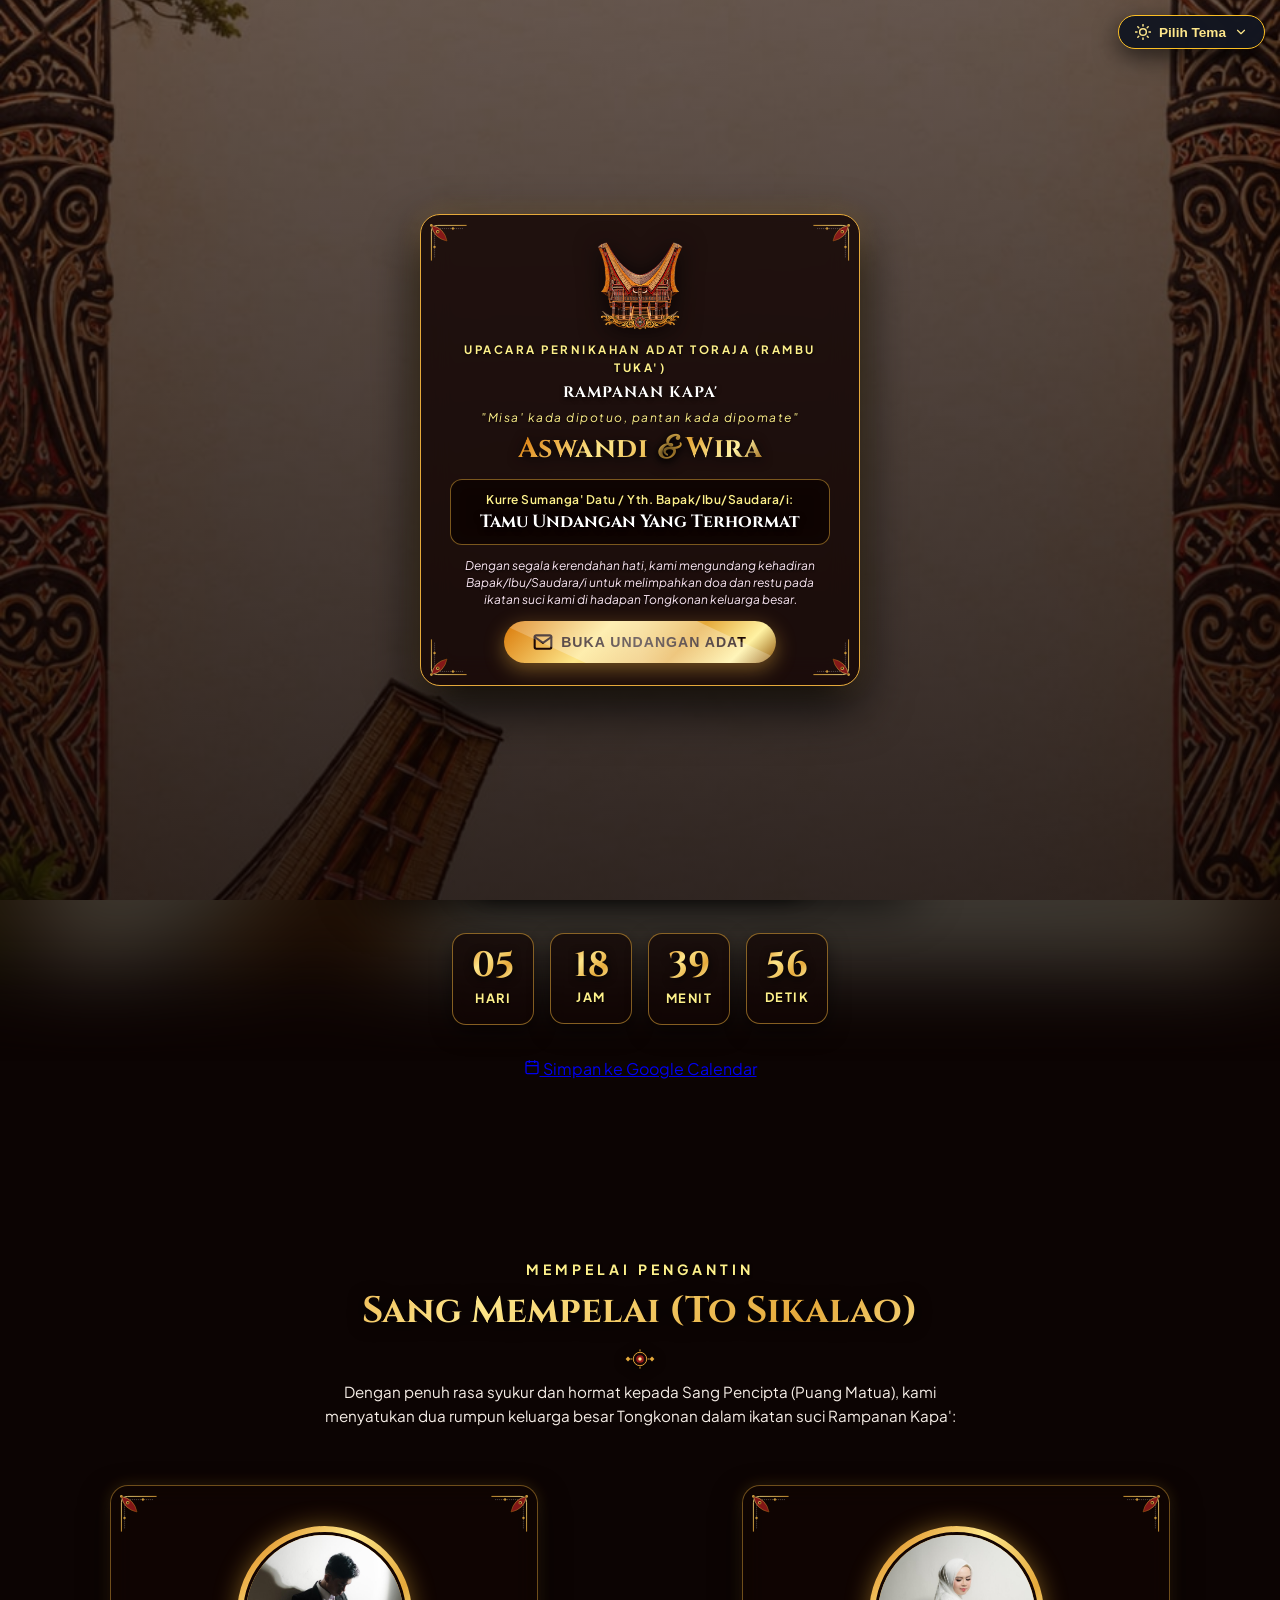
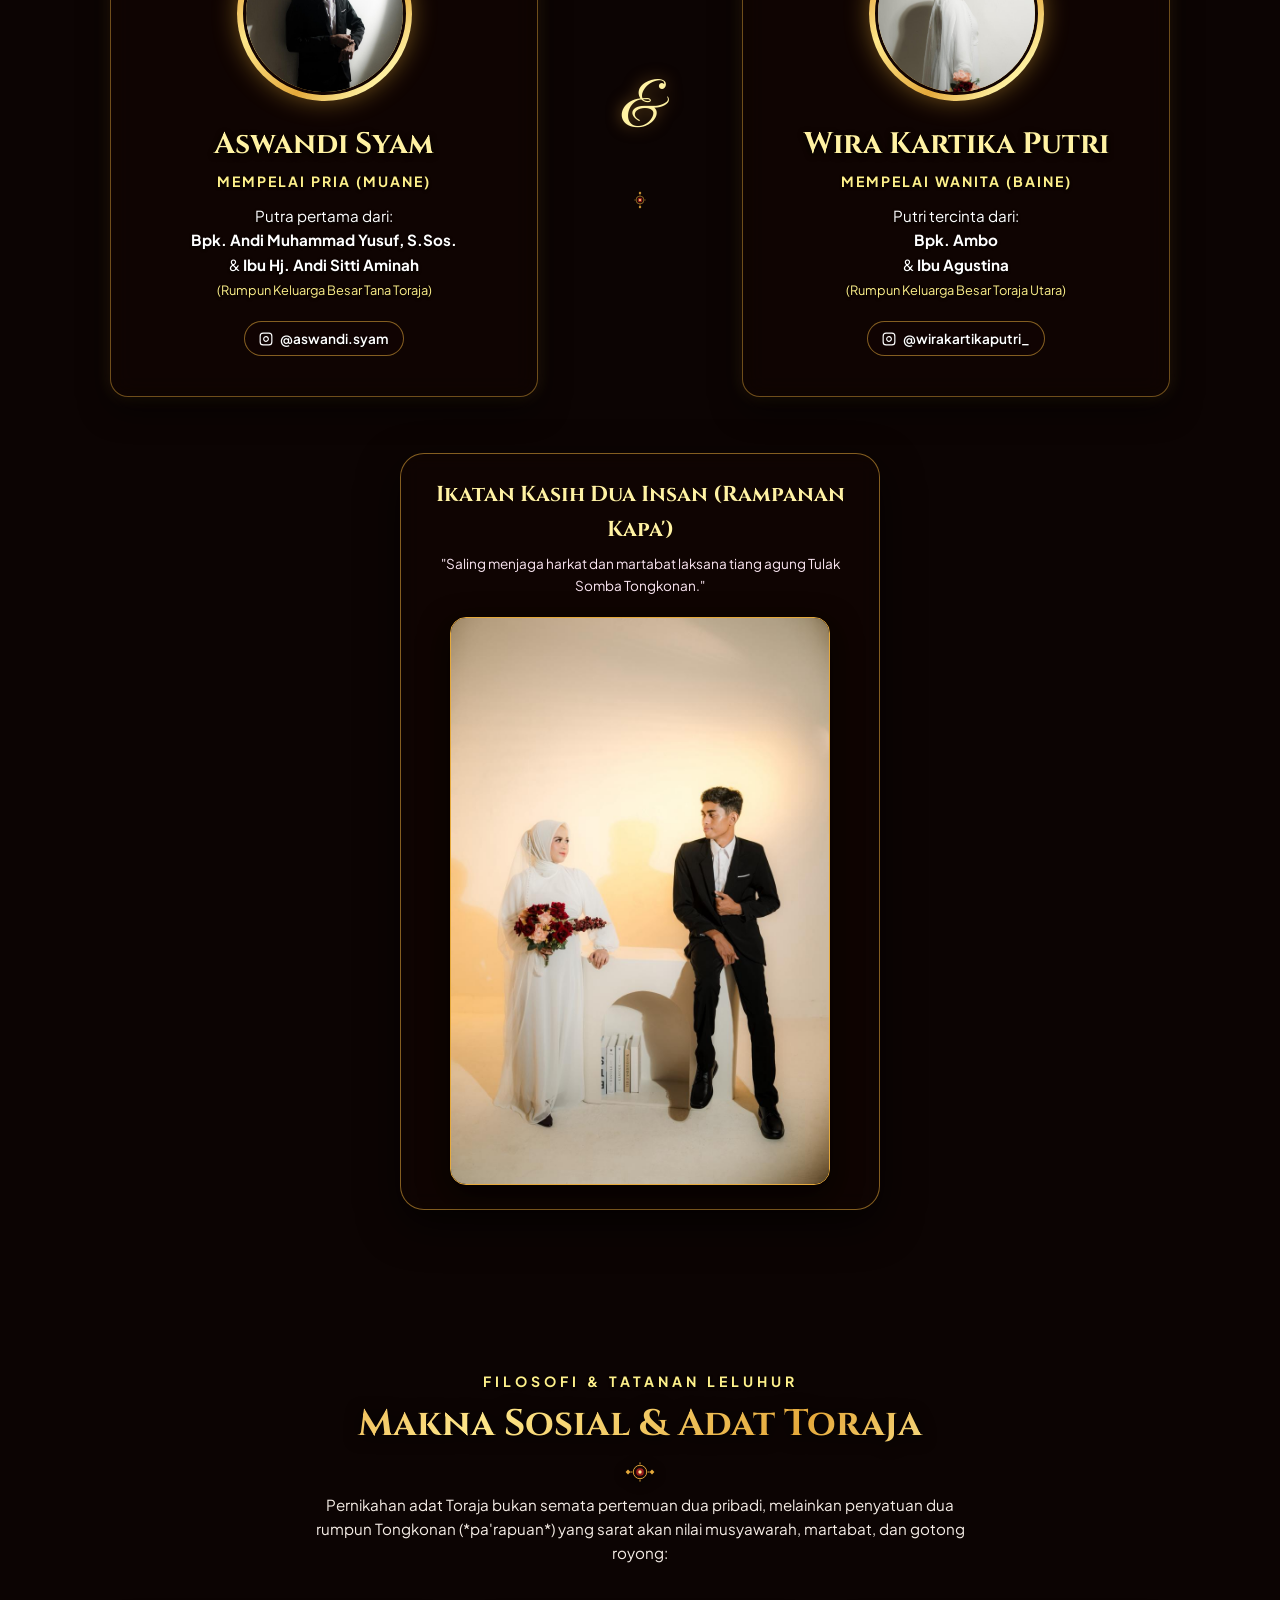
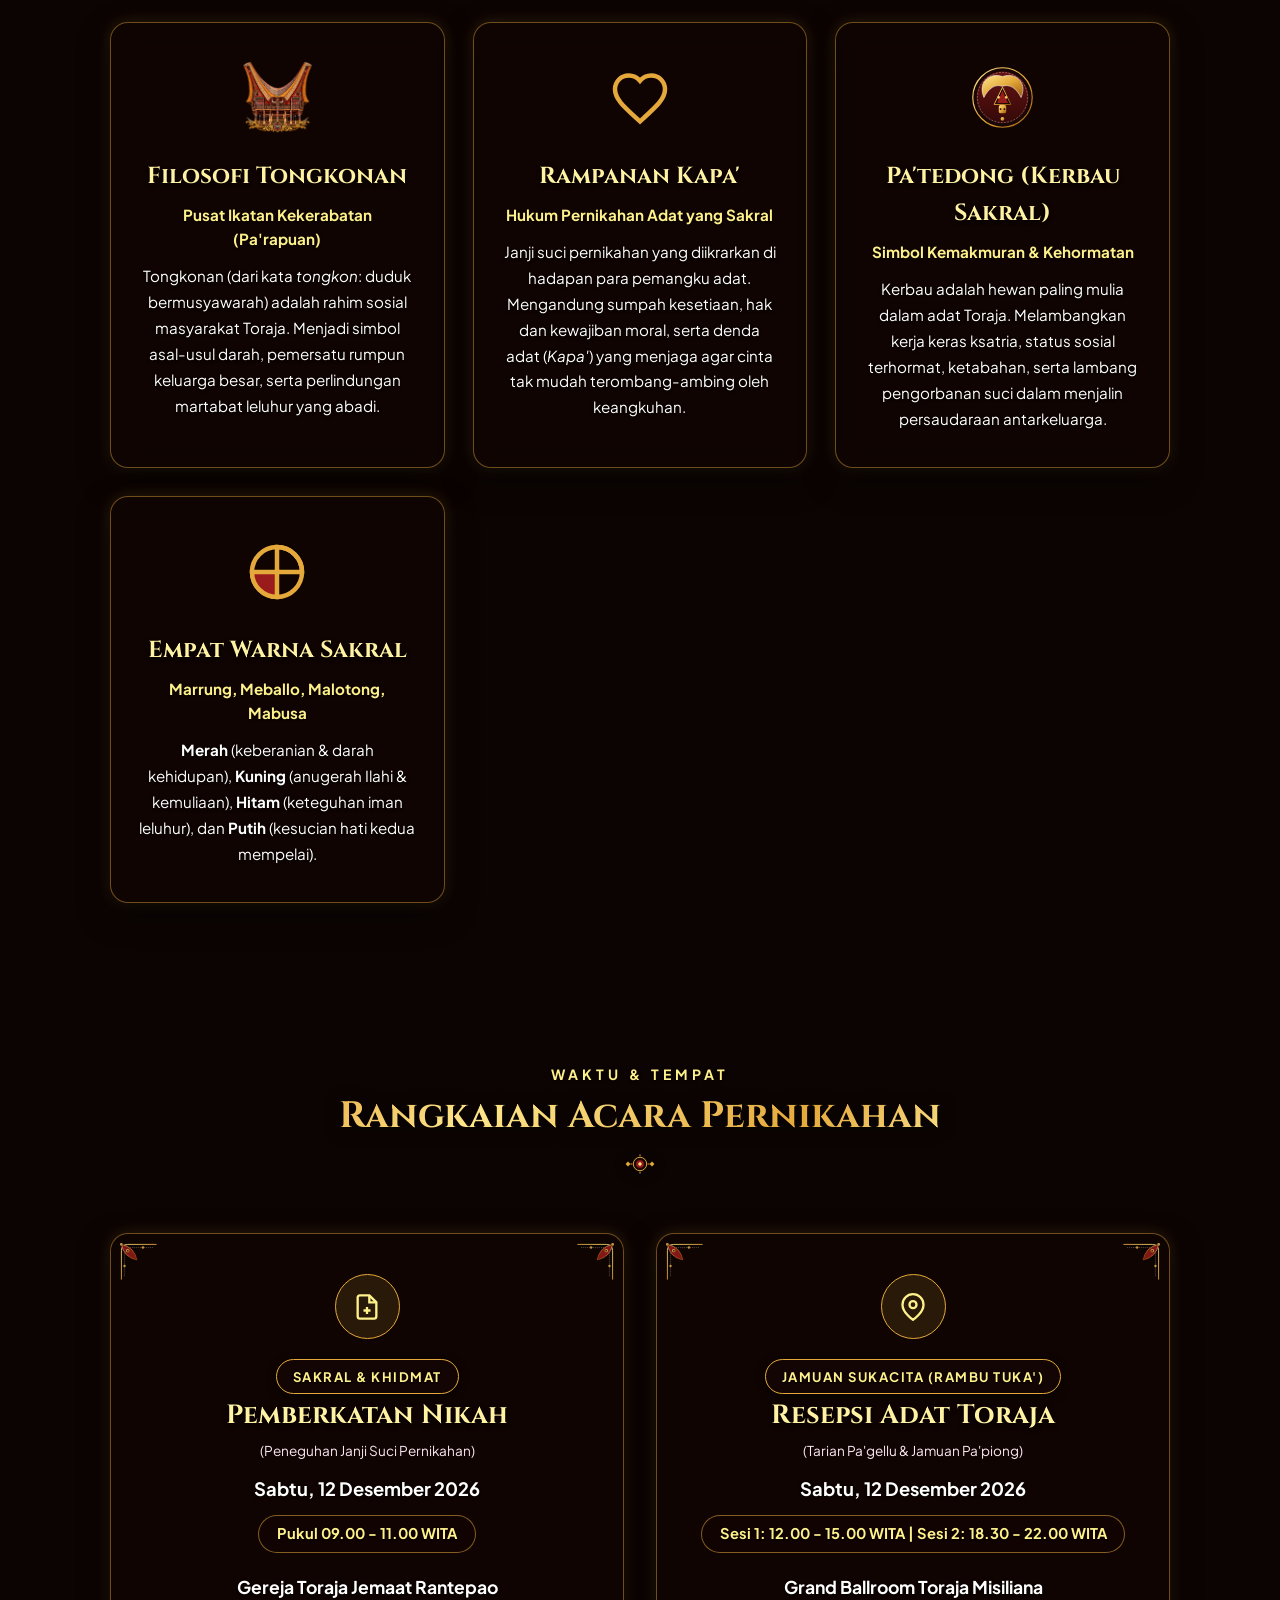
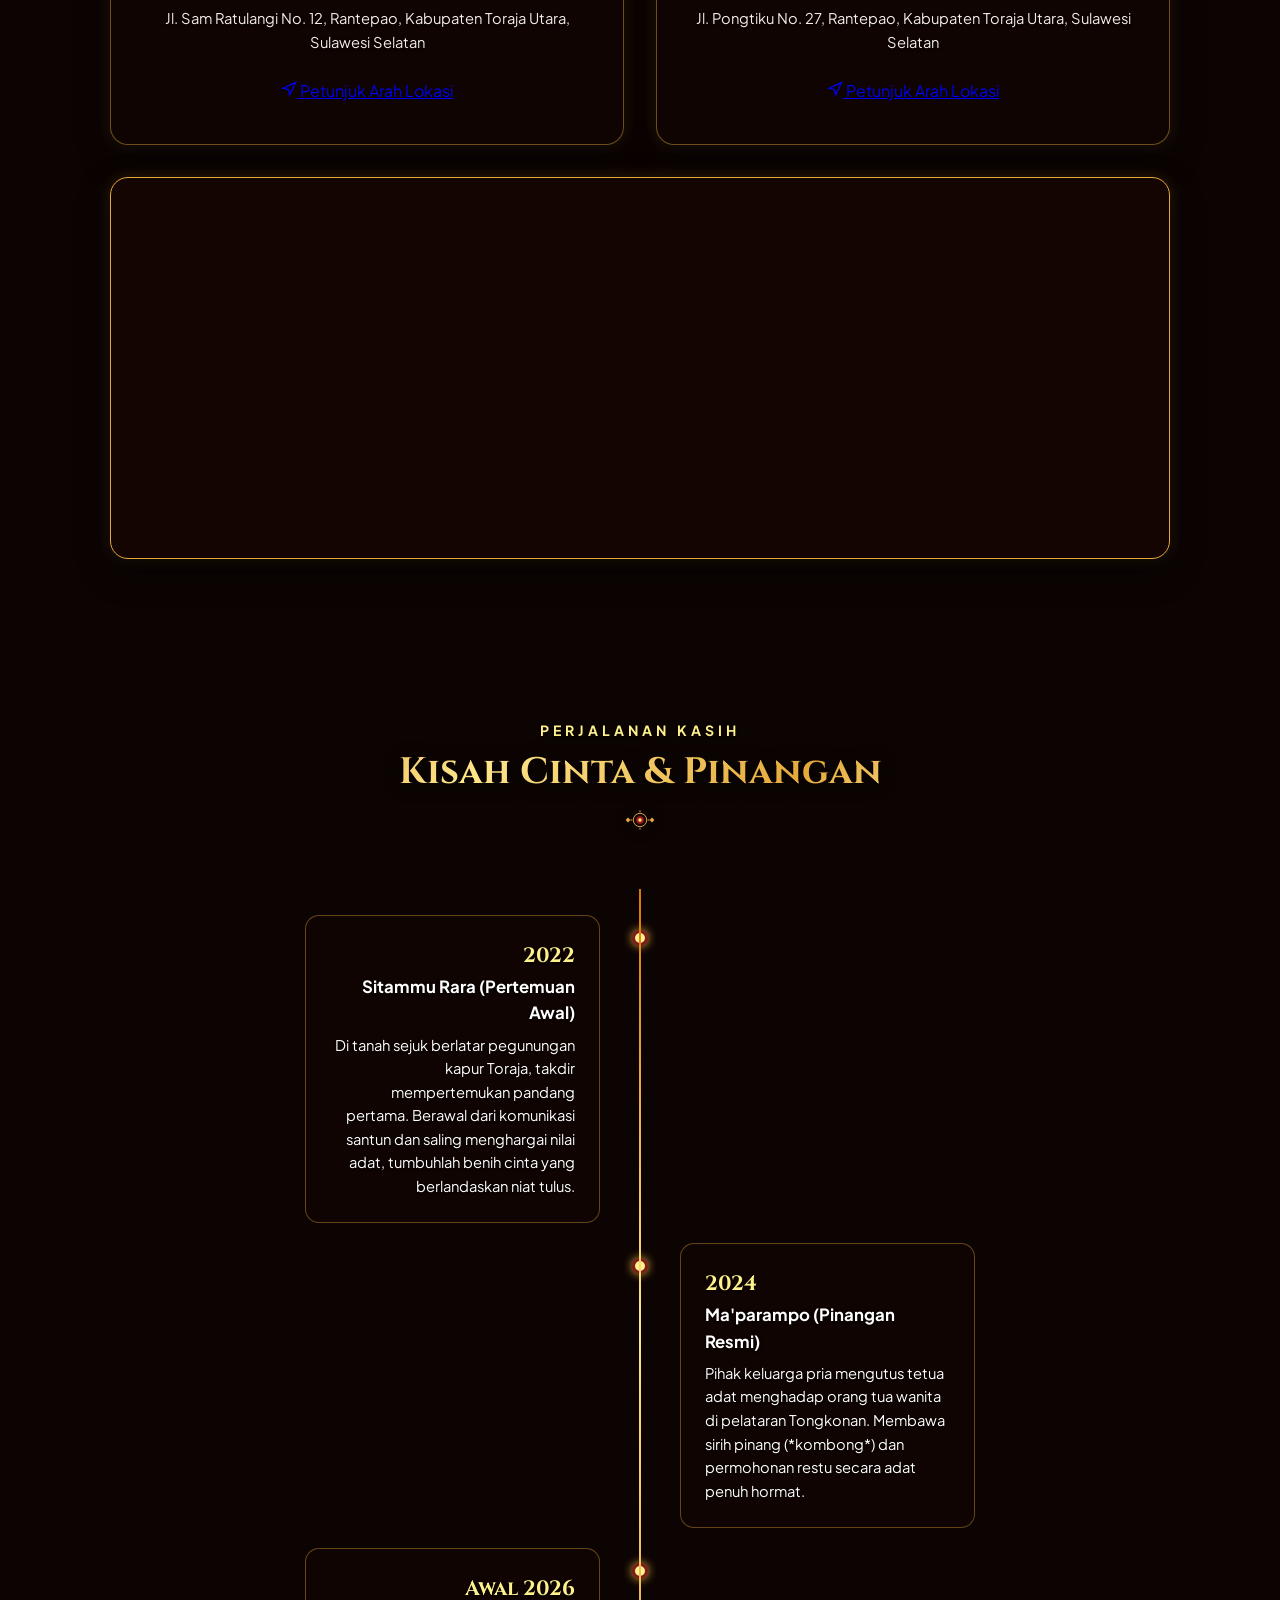
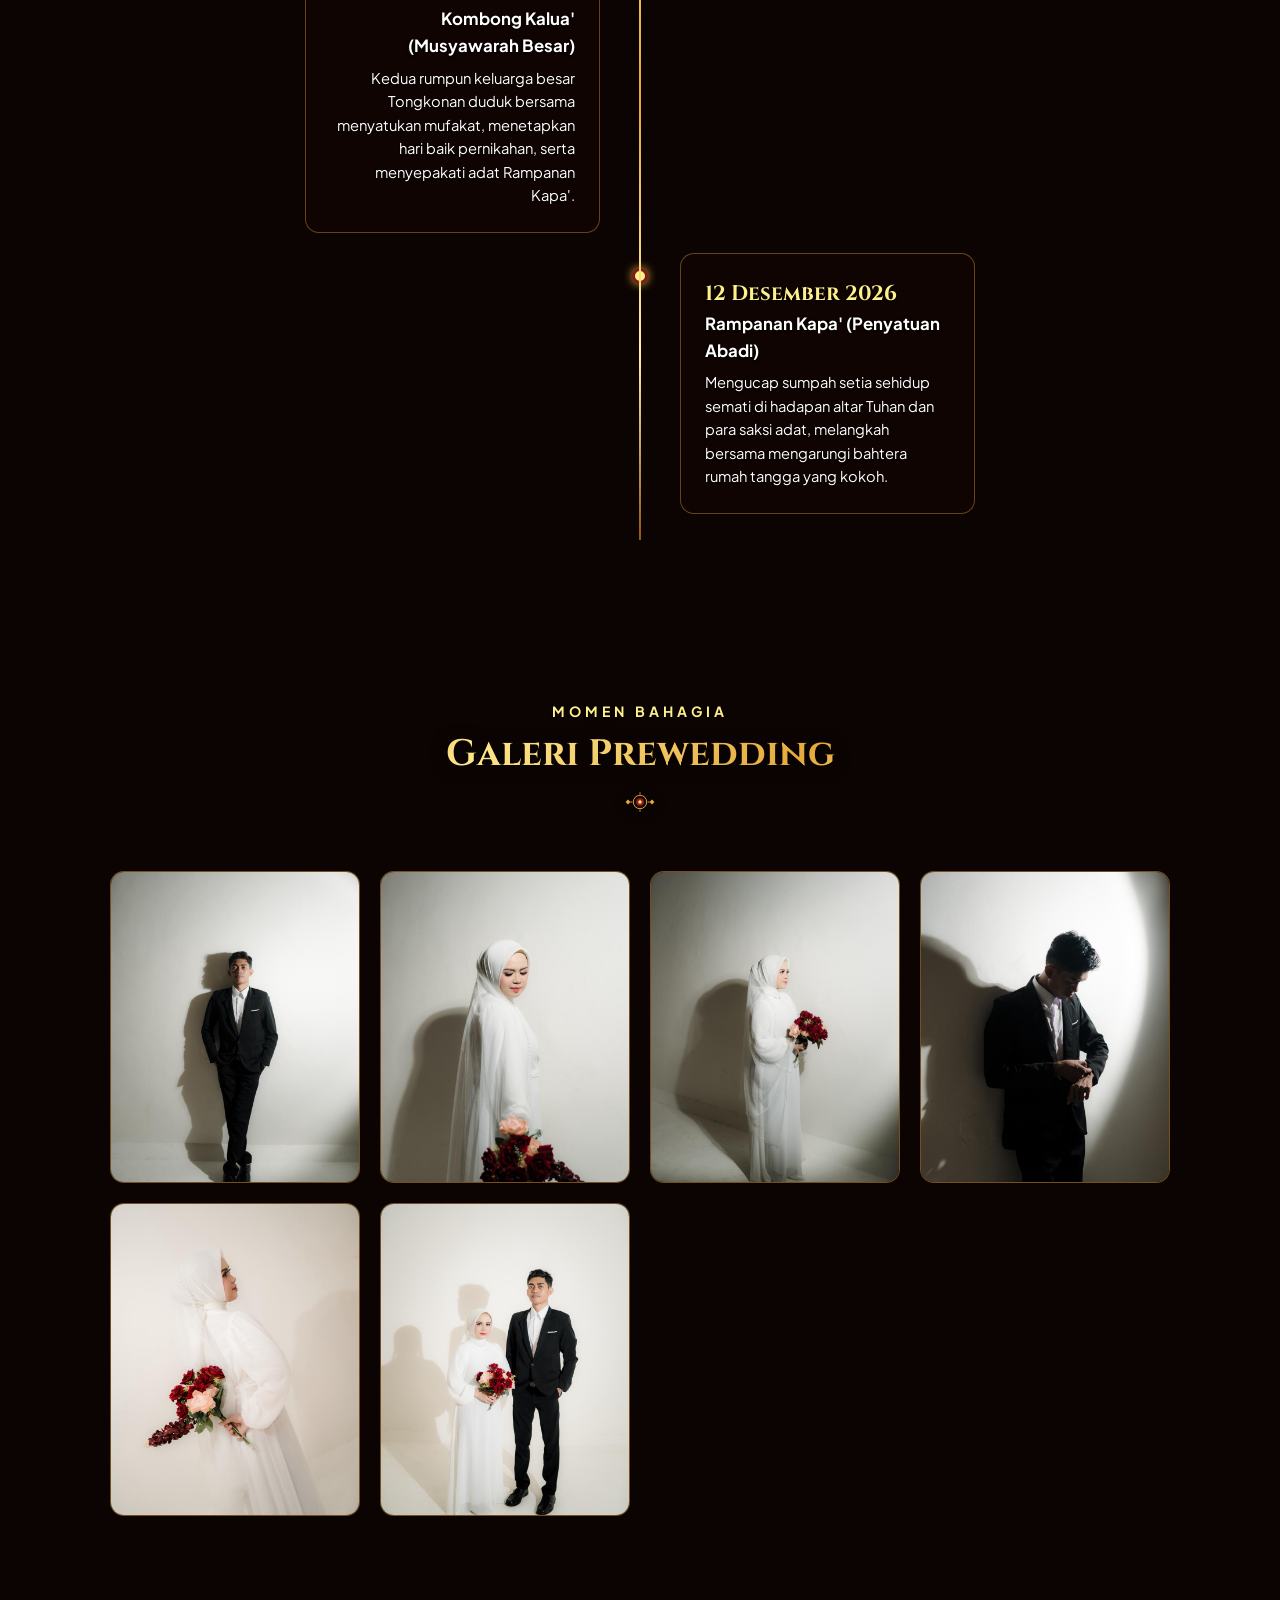
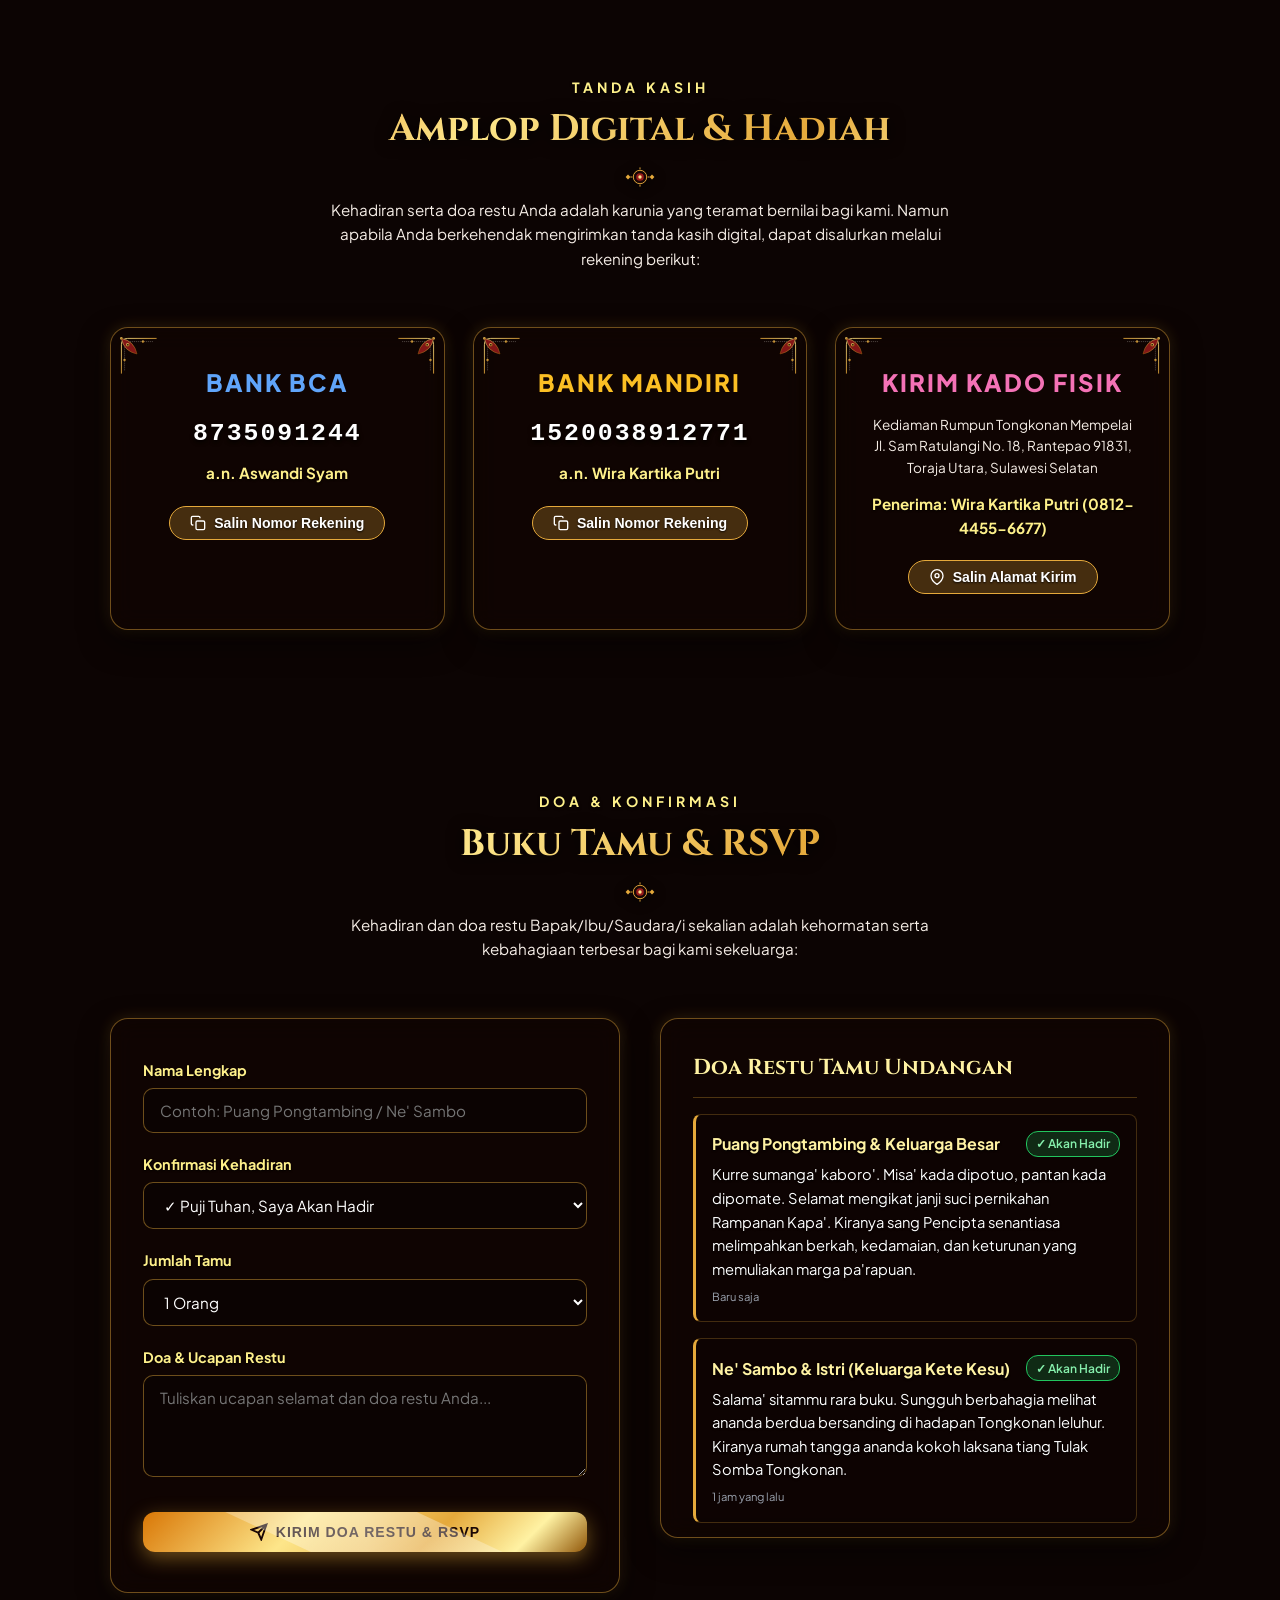
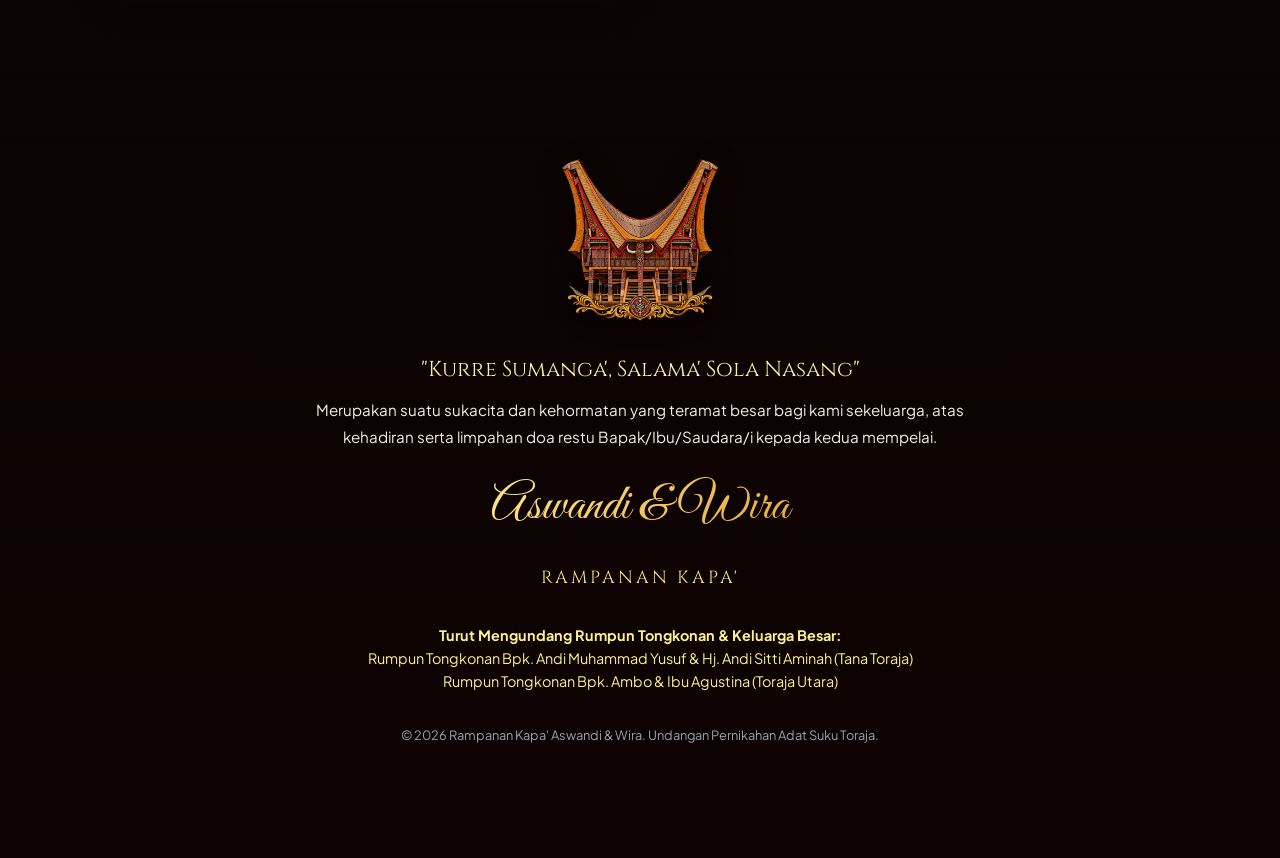
==== index.html @ a27141e2 "feat: initial commit wedding invitation with Modern Jakarta theme" ====
<!DOCTYPE html>
<html lang="id">
<head>
  <meta charset="UTF-8">
  <meta name="viewport" content="width=device-width, initial-scale=1.0">
  <title>Rampanan Kapa' - Aswandi & Wira | Undangan Pernikahan Adat Toraja</title>
  <meta name="description" content="Undangan Pernikahan Adat Toraja (Rampanan Kapa') Aswandi Syam & Wira Kartika Putri. Nuansa Rumah Adat Tongkonan dan Makna Sosial Adat Suku Toraja.">
  <meta name="theme-color" content="#35110a">

  <!-- Google Fonts: Cinzel, Playfair Display, Great Vibes, Plus Jakarta Sans -->
  <link rel="preconnect" href="https://fonts.googleapis.com">
  <link rel="preconnect" href="https://fonts.gstatic.com" crossorigin>
  <link href="https://fonts.googleapis.com/css2?family=Cinzel:wght@500;600;700;800;900&family=Great+Vibes&family=Playfair+Display:ital,wght@0,600;0,700;1,400;1,600&family=Plus+Jakarta+Sans:wght@300;400;500;600;700&display=swap" rel="stylesheet">

  <!-- Toraja Custom Stylesheet -->
  <link rel="stylesheet" href="css/toraja.css">
  <link rel="stylesheet" href="css/switcher.css">
  <script src="js/switcher.js" defer></script>
</head>
<body class="lock-scroll">

  <!-- ==========================================================================
       THEME SWITCHER FLOATING BUTTON & DROPDOWN (5 PILIHAN TEMA)
       ========================================================================== -->
  <div class="theme-switch-bar">
    <button id="btnThemeSwitcher" class="btn-theme-switcher" aria-label="Ganti Tema Undangan">
      <svg xmlns="http://www.w3.org/2000/svg" width="16" height="16" viewBox="0 0 24 24" fill="none" stroke="currentColor" stroke-width="2.2" stroke-linecap="round" stroke-linejoin="round"><circle cx="12" cy="12" r="5"></circle><path d="M12 1v2M12 21v2M4.22 4.22l1.42 1.42M18.36 18.36l1.42 1.42M1 12h2M21 12h2M4.22 19.78l1.42-1.42M18.36 5.64l1.42-1.42"></path></svg>
      Pilih Tema
      <svg xmlns="http://www.w3.org/2000/svg" width="14" height="14" viewBox="0 0 24 24" fill="none" stroke="currentColor" stroke-width="2" stroke-linecap="round" stroke-linejoin="round"><polyline points="6 9 12 15 18 9"></polyline></svg>
    </button>

    <div id="themeDropdown" class="theme-dropdown">
      <a href="jakarta.html" class="theme-option">
        <span>✨</span>
        <span>Modern Jakarta Editorial</span>
        <span class="theme-badge" style="background:#DFC298;color:#121110;">Baru</span>
      </a>
      <a href="bulukumba.html" class="theme-option">
        <span>⛵</span>
        <span>Adat Bugis Bulukumba</span>
        <span class="theme-badge" style="background:#0ea5e9;color:#fff;">Baru</span>
      </a>

      <a href="jawa.html" class="theme-option">
        <span>🏛️</span>
        <span>Adat Jawa Klasik Modern</span>
        <span class="theme-badge" style="background:#8b5a2b;color:#fff;">Baru</span>
      </a>

      <a href="studio.html" class="theme-option">
        <span>📸</span>
        <span>Studio Adat Bugis</span>
        <span class="theme-badge" style="background:#fbbf24;color:#000;">Baru</span>
      </a>
      <a href="bugis.html" class="theme-option">
        <span>👑</span>
        <span>Adat Bugis Klasik</span>
      </a>
      <a href="toraja.html" class="theme-option active">
        <span>🏛️</span>
        <span>Adat Toraja Tongkonan</span>
        <span class="theme-badge" style="background:#b91c1c;color:#fff;">Aktif</span>
      </a>
      <a href="kajang.html" class="theme-option">
        <span>🖤</span>
        <span>Adat Ammatoa Kajang</span>
      </a>
      <a href="bira.html" class="theme-option">
        <span>⛵</span>
        <span>Pantai Pasir Putih Bira</span>
      </a>
      <a href="islamic.html" class="theme-option">
        <span>🕌</span>
        <span>Islamic Modern</span>
      </a>
      <a href="donggia.html" class="theme-option">
        <span>⛰️</span>
        <span>Pegunungan Donggia Bugis</span>
        <span class="theme-badge" style="background:#2d6a4f;color:#fff;">Baru</span>
      </a>
    </div>
  </div>

  <!-- Audio Backsound Element (Lagu / Suling Toraja) -->
  <audio id="weddingAudio" loop preload="auto" src="assets/lagu.aac">
    <source src="assets/lagu.aac" type="audio/aac">
  </audio>

  <!-- Background Ambient Layar Lebar (Auto-Responsive Desktop) -->
  <div class="bg-tongkonan-ambient"></div>

  <!-- Background Utama Auto-Responsive Toraja (Mobile & Desktop) -->
  <div class="bg-tongkonan-backdrop"></div>

  <!-- Pola Tekstur Ukiran Kayu Toraja Pa'ssura' -->
  <div class="bg-passura-overlay"></div>

  <!-- ==========================================================================
       COVER PEMBUKA UNDANGAN TORAJA (AMPELOP SAKRAL RAMBU TUKA')
       ========================================================================== -->
  <div id="openingCover">
    <div class="cover-card">
      <!-- Ornamen Sudut Ukiran Khas Toraja -->
      <img src="assets/toraja/corner-toraja.svg" alt="Ornamen Toraja" class="corner-ornament corner-tl">
      <img src="assets/toraja/corner-toraja.svg" alt="Ornamen Toraja" class="corner-ornament corner-tr">
      <img src="assets/toraja/corner-toraja.svg" alt="Ornamen Toraja" class="corner-ornament corner-bl">
      <img src="assets/toraja/corner-toraja.svg" alt="Ornamen Toraja" class="corner-ornament corner-br">

      <!-- Logo Rumah Adat Pilihan di Desktop -->
      <img src="assets/toraja/logo-rumah-adat.png" alt="Rumah Adat Tongkonan Toraja" class="cover-tongkonan">

      <p class="cover-subheading">Upacara Pernikahan Adat Toraja (Rambu Tuka')</p>
      <div class="cover-salutation">RAMPANAN KAPA'</div>
      <p class="cover-quote">
        "Misa' kada dipotuo, pantan kada dipomate"
      </p>
      
      <h1 class="cover-title">Aswandi <span class="cover-ampersand">&amp;</span> Wira</h1>
      
      <div class="guest-card">
        <p class="guest-label">Kurre Sumanga' Datu / Yth. Bapak/Ibu/Saudara/i:</p>
        <p class="guest-name dynamic-guest-name">Tamu Undangan Yang Terhormat</p>
      </div>

      <p class="cover-invitation-text">
        Dengan segala kerendahan hati, kami mengundang kehadiran Bapak/Ibu/Saudara/i untuk melimpahkan doa dan restu pada ikatan suci kami di hadapan Tongkonan keluarga besar.
      </p>

      <button id="btnOpenInvitation" class="btn-open-invitation">
        <svg xmlns="http://www.w3.org/2000/svg" width="20" height="20" viewBox="0 0 24 24" fill="none" stroke="currentColor" stroke-width="2.5" stroke-linecap="round" stroke-linejoin="round"><path d="M4 4h16c1.1 0 2 .9 2 2v12c0 1.1-.9 2-2 2H4c-1.1 0-2-.9-2-2V6c0-1.1.9-2 2-2z"></path><polyline points="22,6 12,13 2,6"></polyline></svg>
        Buka Undangan Adat
      </button>
    </div>
  </div>

  <!-- ==========================================================================
       FLOATING AUDIO BUTTON & BOTTOM NAVIGATION
       ========================================================================== -->
  <button id="musicToggleBtn" class="music-toggle-btn" aria-label="Putar Musik">
    <div class="sound-waves">
      <div class="wave-bar"></div>
      <div class="wave-bar"></div>
      <div class="wave-bar"></div>
    </div>
    <!-- Ikon Piringan Gendang / Gong Toraja -->
    <svg class="disc-icon" xmlns="http://www.w3.org/2000/svg" width="26" height="26" viewBox="0 0 24 24" fill="none" stroke="currentColor" stroke-width="2" stroke-linecap="round" stroke-linejoin="round"><circle cx="12" cy="12" r="10"></circle><circle cx="12" cy="12" r="3"></circle></svg>
  </button>

  <nav class="bottom-nav">
    <a href="#hero" class="nav-link active">
      <svg xmlns="http://www.w3.org/2000/svg" viewBox="0 0 24 24" fill="none" stroke-width="2"><path d="m3 9 9-7 9 7v11a2 2 0 0 1-2 2H5a2 2 0 0 1-2-2z"></path></svg>
      <span>Awal</span>
    </a>
    <a href="#couple" class="nav-link">
      <svg xmlns="http://www.w3.org/2000/svg" viewBox="0 0 24 24" fill="none" stroke-width="2"><path d="M20.84 4.61a5.5 5.5 0 0 0-7.78 0L12 5.67l-1.06-1.06a5.5 5.5 0 0 0-7.78 7.78l1.06 1.06L12 21.23l7.78-7.78 1.06-1.06a5.5 5.5 0 0 0 0-7.78z"></path></svg>
      <span>Mempelai</span>
    </a>
    <a href="#adat" class="nav-link">
      <svg xmlns="http://www.w3.org/2000/svg" viewBox="0 0 24 24" fill="none" stroke-width="2"><polygon points="12 2 15.09 8.26 22 9.27 17 14.14 18.18 21.02 12 17.77 5.82 21.02 7 14.14 2 9.27 8.91 8.26 12 2"></polygon></svg>
      <span>Adat</span>
    </a>
    <a href="#acara" class="nav-link">
      <svg xmlns="http://www.w3.org/2000/svg" viewBox="0 0 24 24" fill="none" stroke-width="2"><rect x="3" y="4" width="18" height="18" rx="2" ry="2"></rect><line x1="16" y1="2" x2="16" y2="6"></line><line x1="8" y1="2" x2="8" y2="6"></line><line x1="3" y1="10" x2="21" y2="10"></line></svg>
      <span>Acara</span>
    </a>
    <a href="#galeri" class="nav-link">
      <svg xmlns="http://www.w3.org/2000/svg" viewBox="0 0 24 24" fill="none" stroke-width="2"><rect x="3" y="3" width="18" height="18" rx="2" ry="2"></rect><circle cx="8.5" cy="8.5" r="1.5"></circle><polyline points="21 15 16 10 5 21"></polyline></svg>
      <span>Galeri</span>
    </a>
    <a href="#rsvp" class="nav-link">
      <svg xmlns="http://www.w3.org/2000/svg" viewBox="0 0 24 24" fill="none" stroke-width="2"><path d="M21 15a2 2 0 0 1-2 2H7l-4 4V5a2 2 0 0 1 2-2h14a2 2 0 0 1 2 2z"></path></svg>
      <span>RSVP</span>
    </a>
  </nav>

  <!-- ==========================================================================
       HERO SECTION (BANNER UTAMA TORAJA)
       ========================================================================== -->
  <section id="hero" class="hero-section">
    <div class="container hero-content">
      <!-- Logo Rumah Adat Pilihan di Desktop -->
      <img src="assets/toraja/logo-rumah-adat.png" alt="Tongkonan Toraja" class="hero-tongkonan">

      <span class="gold-badge">RAMPANAN KAPA' • TORAJA WEDDING</span>

      <h1 class="hero-names">Aswandi Syam &amp; Wira Kartika</h1>
      <p style="font-family: var(--font-serif); font-size: 1.15rem; color: #fff2a3; letter-spacing: 2px;">
        SALAMA' SITAMMU RARA BUKU
      </p>

      <!-- Falsafah Luhur Suku Toraja -->
      <div class="hero-salutation-box reveal-on-scroll">
        <p class="toraja-aphorism">
          "Misa' kada dipotuo, pantan kada dipomate"
        </p>
        <p class="toraja-meaning">
          (Satu kata kita teguh hidup bersama, berselisih kita binasa. Saling merawat layaknya benih kehidupan, saling memuliakan martabat layaknya butiran emas.)
        </p>
      </div>

      <!-- Firman Tuhan / Makna Sakral Kasih -->
      <div class="toraja-card reveal-on-scroll" style="padding: 1.25rem 1.5rem; margin: 1.5rem auto 2.5rem; max-width: 650px;">
        <p style="font-size: 0.95rem; font-style: italic; color: #fef3c7; line-height: 1.8;">
          "Demikianlah mereka bukan lagi dua, melainkan satu. Karena itu, apa yang telah dipersatukan Allah, tidak boleh diceraikan manusia."
        </p>
        <p style="font-weight: 700; color: var(--toraja-gold-light); font-size: 0.85rem; margin-top: 0.4rem;">
          — Matius 19:6
        </p>
      </div>

      <div class="hero-date-highlight">
        SABTU, 12 DESEMBER 2026
      </div>

      <!-- COUNTDOWN TIMER -->
      <div class="countdown-box reveal-on-scroll">
        <div class="time-card">
          <span id="cdDays" class="time-num">00</span>
          <span class="time-label">Hari</span>
        </div>
        <div class="time-card">
          <span id="cdHours" class="time-num">00</span>
          <span class="time-label">Jam</span>
        </div>
        <div class="time-card">
          <span id="cdMinutes" class="time-num">00</span>
          <span class="time-label">Menit</span>
        </div>
        <div class="time-card">
          <span id="cdSeconds" class="time-num">00</span>
          <span class="time-label">Detik</span>
        </div>
      </div>

      <!-- Simpan ke Google Calendar -->
      <div style="margin-top: 2rem;">
        <a href="https://calendar.google.com/calendar/render?action=TEMPLATE&text=Pernikahan+Adat+Toraja+Aswandi+Syam+%26+Wira+Kartika+Putri&dates=20261212T010000Z/20261212T140000Z&details=Undangan+Pernikahan+Adat+Toraja+Rampanan+Kapa+Aswandi+%26+Wira+di+Toraja+Misiliana+Ballroom+Rantepao&location=Toraja+Misiliana+Hotel+Rantepao" target="_blank" rel="noopener noreferrer" class="btn-gold-outline">
          <svg xmlns="http://www.w3.org/2000/svg" width="16" height="16" viewBox="0 0 24 24" fill="none" stroke="currentColor" stroke-width="2"><rect x="3" y="4" width="18" height="18" rx="2" ry="2"></rect><line x1="16" y1="2" x2="16" y2="6"></line><line x1="8" y1="2" x2="8" y2="6"></line><line x1="3" y1="10" x2="21" y2="10"></line></svg>
          Simpan ke Google Calendar
        </a>
      </div>
    </div>
  </section>

  <!-- ==========================================================================
       PROFIL MEMPELAI (TO SIKALAO / THE HAPPY COUPLE)
       ========================================================================== -->
  <section id="couple" class="section-wrapper">
    <div class="container">
      <div class="section-header reveal-on-scroll">
        <span class="section-subtitle">Mempelai Pengantin</span>
        <h2 class="section-title">Sang Mempelai (To Sikalao)</h2>
        <img src="assets/toraja/divider-toraja.svg" alt="Pemisah Toraja" class="toraja-divider">
        <p style="color: var(--text-muted); font-size: 0.95rem; max-width: 640px; margin: 0.5rem auto 0;">
          Dengan penuh rasa syukur dan hormat kepada Sang Pencipta (Puang Matua), kami menyatukan dua rumpun keluarga besar Tongkonan dalam ikatan suci Rampanan Kapa':
        </p>
      </div>

      <div class="couple-showcase">
        <!-- Mempelai Pria -->
        <div class="toraja-card mempelai-card reveal-on-scroll">
          <img src="assets/toraja/corner-toraja.svg" alt="Ornamen" class="corner-ornament corner-tl">
          <img src="assets/toraja/corner-toraja.svg" alt="Ornamen" class="corner-ornament corner-tr">
          
          <div class="mempelai-photo-frame">
            <img src="assets/images/groom.jpeg" alt="Aswandi Syam">
          </div>
          
          <h3 class="mempelai-nama">Aswandi Syam</h3>
          <p class="mempelai-title">Mempelai Pria (Muane)</p>
          
          <p class="mempelai-parents">
            Putra pertama dari:<br>
            <strong>Bpk. Andi Muhammad Yusuf, S.Sos.</strong><br>
            &amp; <strong>Ibu Hj. Andi Sitti Aminah</strong><br>
            <span style="font-size: 0.8rem; color: var(--toraja-gold-light);">(Rumpun Keluarga Besar Tana Toraja)</span>
          </p>

          <div class="mempelai-social">
            <a href="https://instagram.com/aswandi.syam" target="_blank" rel="noopener noreferrer" class="social-badge">
              <svg xmlns="http://www.w3.org/2000/svg" width="14" height="14" viewBox="0 0 24 24" fill="none" stroke="currentColor" stroke-width="2"><rect x="2" y="2" width="20" height="20" rx="5" ry="5"></rect><path d="M16 11.37A4 4 0 1 1 12.63 8 4 4 0 0 1 16 11.37z"></path><line x1="17.5" y1="6.5" x2="17.51" y2="6.5"></line></svg>
              @aswandi.syam
            </a>
          </div>
        </div>

        <!-- Center Ampersand -->
        <div class="couple-center-divider reveal-on-scroll">
          <span class="ampersand-big">&amp;</span>
          <img src="assets/toraja/divider-toraja.svg" alt="Pemisah" style="width: 140px; transform: rotate(90deg); margin: 1rem 0;">
        </div>

        <!-- Mempelai Wanita -->
        <div class="toraja-card mempelai-card reveal-on-scroll">
          <img src="assets/toraja/corner-toraja.svg" alt="Ornamen" class="corner-ornament corner-tl">
          <img src="assets/toraja/corner-toraja.svg" alt="Ornamen" class="corner-ornament corner-tr">
          
          <div class="mempelai-photo-frame">
            <img src="assets/images/bride.jpeg" alt="Wira Kartika Putri">
          </div>
          
          <h3 class="mempelai-nama">Wira Kartika Putri</h3>
          <p class="mempelai-title">Mempelai Wanita (Baine)</p>
          
          <p class="mempelai-parents">
            Putri tercinta dari:<br>
            <strong>Bpk. Ambo</strong><br>
            &amp; <strong>Ibu Agustina</strong><br>
            <span style="font-size: 0.8rem; color: var(--toraja-gold-light);">(Rumpun Keluarga Besar Toraja Utara)</span>
          </p>

          <div class="mempelai-social">
            <a href="https://instagram.com/wirakartikaputri_" target="_blank" rel="noopener noreferrer" class="social-badge">
              <svg xmlns="http://www.w3.org/2000/svg" width="14" height="14" viewBox="0 0 24 24" fill="none" stroke="currentColor" stroke-width="2"><rect x="2" y="2" width="20" height="20" rx="5" ry="5"></rect><path d="M16 11.37A4 4 0 1 1 12.63 8 4 4 0 0 1 16 11.37z"></path><line x1="17.5" y1="6.5" x2="17.51" y2="6.5"></line></svg>
              @wirakartikaputri_
            </a>
          </div>
        </div>
      </div>

      <!-- Foto Pasangan Couple -->
      <div class="couple-photo-box reveal-on-scroll">
        <h4 style="font-family: var(--font-serif); font-size: 1.35rem; color: #fff2a3; margin-bottom: 0.35rem;">
          Ikatan Kasih Dua Insan (Rampanan Kapa')
        </h4>
        <p style="font-size: 0.85rem; color: #fce7f3; margin-bottom: 1.25rem;">
          "Saling menjaga harkat dan martabat laksana tiang agung Tulak Somba Tongkonan."
        </p>
        <img src="assets/images/couple.jpeg" alt="Foto Pasangan Kedua Mempelai Aswandi & Wira">
      </div>
    </div>
  </section>

  <!-- ==========================================================================
       MAKNA SOSIAL & ADAT SUKU TORAJA
       ========================================================================== -->
  <section id="adat" class="section-wrapper">
    <div class="container">
      <div class="section-header reveal-on-scroll">
        <span class="section-subtitle">Filosofi &amp; Tatanan Leluhur</span>
        <h2 class="section-title">Makna Sosial &amp; Adat Toraja</h2>
        <img src="assets/toraja/divider-toraja.svg" alt="Pemisah Toraja" class="toraja-divider">
        <p style="color: var(--text-muted); font-size: 0.95rem; max-width: 660px; margin: 0.5rem auto 0;">
          Pernikahan adat Toraja bukan semata pertemuan dua pribadi, melainkan penyatuan dua rumpun Tongkonan (*pa'rapuan*) yang sarat akan nilai musyawarah, martabat, dan gotong royong:
        </p>
      </div>

      <div class="adat-grid">
        <!-- 1. Tongkonan -->
        <div class="toraja-card adat-card reveal-on-scroll">
          <div class="adat-icon-wrapper">
            <img src="assets/toraja/logo-rumah-adat.png" alt="Tongkonan" style="width: 75px; height: auto;">
          </div>
          <h3 class="adat-title">Filosofi Tongkonan</h3>
          <p class="adat-subtitle">Pusat Ikatan Kekerabatan (Pa'rapuan)</p>
          <p class="adat-desc">
            Tongkonan (dari kata <em>tongkon</em>: duduk bermusyawarah) adalah rahim sosial masyarakat Toraja. Menjadi simbol asal-usul darah, pemersatu rumpun keluarga besar, serta perlindungan martabat leluhur yang abadi.
          </p>
        </div>

        <!-- 2. Rampanan Kapa' -->
        <div class="toraja-card adat-card reveal-on-scroll">
          <div class="adat-icon-wrapper">
            <svg xmlns="http://www.w3.org/2000/svg" width="60" height="60" viewBox="0 0 24 24" fill="none" stroke="#e5a93b" stroke-width="1.8"><path d="M12 21.35l-1.45-1.32C5.4 15.36 2 12.28 2 8.5 2 5.42 4.42 3 7.5 3c1.74 0 3.41.81 4.5 2.09C13.09 3.81 14.76 3 16.5 3 19.58 3 22 5.42 22 8.5c0 3.78-3.4 6.86-8.55 11.54L12 21.35z"></path></svg>
          </div>
          <h3 class="adat-title">Rampanan Kapa'</h3>
          <p class="adat-subtitle">Hukum Pernikahan Adat yang Sakral</p>
          <p class="adat-desc">
            Janji suci pernikahan yang diikrarkan di hadapan para pemangku adat. Mengandung sumpah kesetiaan, hak dan kewajiban moral, serta denda adat (<em>Kapa'</em>) yang menjaga agar cinta tak mudah terombang-ambing oleh keangkuhan.
          </p>
        </div>

        <!-- 3. Pa'tedong -->
        <div class="toraja-card adat-card reveal-on-scroll">
          <div class="adat-icon-wrapper">
            <img src="assets/toraja/patedong-icon.svg" alt="Pa'tedong" style="width: 65px; height: 65px;">
          </div>
          <h3 class="adat-title">Pa'tedong (Kerbau Sakral)</h3>
          <p class="adat-subtitle">Simbol Kemakmuran &amp; Kehormatan</p>
          <p class="adat-desc">
            Kerbau adalah hewan paling mulia dalam adat Toraja. Melambangkan kerja keras ksatria, status sosial terhormat, ketabahan, serta lambang pengorbanan suci dalam menjalin persaudaraan antarkeluarga.
          </p>
        </div>

        <!-- 4. 4 Warna Sakral Adat (Mata Allo) -->
        <div class="toraja-card adat-card reveal-on-scroll">
          <div class="adat-icon-wrapper">
            <svg xmlns="http://www.w3.org/2000/svg" width="60" height="60" viewBox="0 0 24 24" fill="none" stroke="#e5a93b" stroke-width="1.8"><circle cx="12" cy="12" r="10"></circle><path d="M12 2a10 10 0 0 1 10 10H12V2z"></path><path d="M12 12v10a10 10 0 0 1-10-10h10z" fill="#991b1b"></path></svg>
          </div>
          <h3 class="adat-title">Empat Warna Sakral</h3>
          <p class="adat-subtitle">Marrung, Meballo, Malotong, Mabusa</p>
          <p class="adat-desc">
            <strong>Merah</strong> (keberanian &amp; darah kehidupan), <strong>Kuning</strong> (anugerah Ilahi &amp; kemuliaan), <strong>Hitam</strong> (keteguhan iman leluhur), dan <strong>Putih</strong> (kesucian hati kedua mempelai).
          </p>
        </div>
      </div>
    </div>
  </section>

  <!-- ==========================================================================
       RANGKAIAN ACARA (EVENT SCHEDULE & LOCATIONS)
       ========================================================================== -->
  <section id="acara" class="section-wrapper">
    <div class="container">
      <div class="section-header reveal-on-scroll">
        <span class="section-subtitle">Waktu &amp; Tempat</span>
        <h2 class="section-title">Rangkaian Acara Pernikahan</h2>
        <img src="assets/toraja/divider-toraja.svg" alt="Pemisah Toraja" class="toraja-divider">
      </div>

      <div class="events-grid">
        <!-- Acara 1: Ibadah Pemberkatan Nikah -->
        <div class="toraja-card event-card reveal-on-scroll">
          <img src="assets/toraja/corner-toraja.svg" alt="Ornamen" class="corner-ornament corner-tl">
          <img src="assets/toraja/corner-toraja.svg" alt="Ornamen" class="corner-ornament corner-tr">
          
          <div class="event-icon-badge">
            <svg xmlns="http://www.w3.org/2000/svg" width="28" height="28" viewBox="0 0 24 24" fill="none" stroke="currentColor" stroke-width="2"><path d="M14 2H6a2 2 0 0 0-2 2v16a2 2 0 0 0 2 2h12a2 2 0 0 0 2-2V8z"></path><polyline points="14 2 14 8 20 8"></polyline><line x1="12" y1="18" x2="12" y2="12"></line><line x1="9" y1="15" x2="15" y2="15"></line></svg>
          </div>

          <span class="gold-badge">SAKRAL &amp; KHIDMAT</span>
          <h3 class="event-title">Pemberkatan Nikah</h3>
          <p style="font-size: 0.85rem; color: #fce7f3; margin-bottom: 0.5rem;">(Peneguhan Janji Suci Pernikahan)</p>
          
          <div class="event-date">Sabtu, 12 Desember 2026</div>
          <div class="event-time">Pukul 09.00 - 11.00 WITA</div>

          <div class="event-venue">Gereja Toraja Jemaat Rantepao</div>
          <p class="event-address">
            Jl. Sam Ratulangi No. 12, Rantepao, Kabupaten Toraja Utara, Sulawesi Selatan
          </p>

          <a href="https://maps.google.com/?q=Rantepao+Toraja+Utara" target="_blank" rel="noopener noreferrer" class="btn-gold-outline">
            <svg xmlns="http://www.w3.org/2000/svg" width="16" height="16" viewBox="0 0 24 24" fill="none" stroke="currentColor" stroke-width="2"><polygon points="3 11 22 2 13 21 11 13 3 11"></polygon></svg>
            Petunjuk Arah Lokasi
          </a>
        </div>

        <!-- Acara 2: Resepsi Adat Rampanan Kapa' -->
        <div class="toraja-card event-card reveal-on-scroll">
          <img src="assets/toraja/corner-toraja.svg" alt="Ornamen" class="corner-ornament corner-tl">
          <img src="assets/toraja/corner-toraja.svg" alt="Ornamen" class="corner-ornament corner-tr">
          
          <div class="event-icon-badge">
            <svg xmlns="http://www.w3.org/2000/svg" width="28" height="28" viewBox="0 0 24 24" fill="none" stroke="currentColor" stroke-width="2"><path d="M21 10c0 7-9 13-9 13s-9-6-9-13a9 9 0 0 1 18 0z"></path><circle cx="12" cy="10" r="3"></circle></svg>
          </div>

          <span class="gold-badge">JAMUAN SUKACITA (RAMBU TUKA')</span>
          <h3 class="event-title">Resepsi Adat Toraja</h3>
          <p style="font-size: 0.85rem; color: #fce7f3; margin-bottom: 0.5rem;">(Tarian Pa'gellu &amp; Jamuan Pa'piong)</p>
          
          <div class="event-date">Sabtu, 12 Desember 2026</div>
          <div class="event-time">Sesi 1: 12.00 - 15.00 WITA | Sesi 2: 18.30 - 22.00 WITA</div>

          <div class="event-venue">Grand Ballroom Toraja Misiliana</div>
          <p class="event-address">
            Jl. Pongtiku No. 27, Rantepao, Kabupaten Toraja Utara, Sulawesi Selatan
          </p>

          <a href="https://maps.google.com/?q=Toraja+Misiliana+Hotel" target="_blank" rel="noopener noreferrer" class="btn-gold-outline">
            <svg xmlns="http://www.w3.org/2000/svg" width="16" height="16" viewBox="0 0 24 24" fill="none" stroke="currentColor" stroke-width="2"><polygon points="3 11 22 2 13 21 11 13 3 11"></polygon></svg>
            Petunjuk Arah Lokasi
          </a>
        </div>
      </div>

      <!-- PETA GOOGLE MAPS -->
      <div class="map-container reveal-on-scroll">
        <iframe 
          title="Lokasi Pernikahan Adat Toraja Misiliana Hotel"
          src="https://www.google.com/maps/embed?pb=!1m18!1m12!1m3!1d3985.3444778749845!2d119.88241477586566!3d-3.0016016969743787!2m3!1f0!2f0!3f0!3m2!1i1024!2i768!4f13.1!3m3!1m2!1s0x2d93e17cf6d7b4db%3A0xe78198f828551a3a!2sToraja%20Misiliana%20Hotel!5e0!3m2!1sid!2sid!4v1700000000000!5m2!1sid!2sid" 
          allowfullscreen="" 
          loading="lazy" 
          referrerpolicy="no-referrer-when-downgrade">
        </iframe>
      </div>
    </div>
  </section>

  <!-- ==========================================================================
       PERJALANAN KASIH (TIMELINE RAMPANAN KAPA')
       ========================================================================== -->
  <section id="story" class="section-wrapper">
    <div class="container">
      <div class="section-header reveal-on-scroll">
        <span class="section-subtitle">Perjalanan Kasih</span>
        <h2 class="section-title">Kisah Cinta &amp; Pinangan</h2>
        <img src="assets/toraja/divider-toraja.svg" alt="Pemisah Toraja" class="toraja-divider">
      </div>

      <div class="timeline">
        <!-- 2022 -->
        <div class="timeline-item left reveal-on-scroll">
          <div class="timeline-content">
            <span class="timeline-year">2022</span>
            <h4 class="timeline-title">Sitammu Rara (Pertemuan Awal)</h4>
            <p class="timeline-desc">
              Di tanah sejuk berlatar pegunungan kapur Toraja, takdir mempertemukan pandang pertama. Berawal dari komunikasi santun dan saling menghargai nilai adat, tumbuhlah benih cinta yang berlandaskan niat tulus.
            </p>
          </div>
        </div>

        <!-- 2024 -->
        <div class="timeline-item right reveal-on-scroll">
          <div class="timeline-content">
            <span class="timeline-year">2024</span>
            <h4 class="timeline-title">Ma'parampo (Pinangan Resmi)</h4>
            <p class="timeline-desc">
              Pihak keluarga pria mengutus tetua adat menghadap orang tua wanita di pelataran Tongkonan. Membawa sirih pinang (*kombong*) dan permohonan restu secara adat penuh hormat.
            </p>
          </div>
        </div>

        <!-- Awal 2026 -->
        <div class="timeline-item left reveal-on-scroll">
          <div class="timeline-content">
            <span class="timeline-year">Awal 2026</span>
            <h4 class="timeline-title">Kombong Kalua' (Musyawarah Besar)</h4>
            <p class="timeline-desc">
              Kedua rumpun keluarga besar Tongkonan duduk bersama menyatukan mufakat, menetapkan hari baik pernikahan, serta menyepakati adat Rampanan Kapa'.
            </p>
          </div>
        </div>

        <!-- 12 Desember 2026 -->
        <div class="timeline-item right reveal-on-scroll">
          <div class="timeline-content">
            <span class="timeline-year">12 Desember 2026</span>
            <h4 class="timeline-title">Rampanan Kapa' (Penyatuan Abadi)</h4>
            <p class="timeline-desc">
              Mengucap sumpah setia sehidup semati di hadapan altar Tuhan dan para saksi adat, melangkah bersama mengarungi bahtera rumah tangga yang kokoh.
            </p>
          </div>
        </div>
      </div>
    </div>
  </section>

  <!-- ==========================================================================
       GALERI FOTO PREWEDDING
       ========================================================================== -->
  <section id="galeri" class="section-wrapper">
    <div class="container">
      <div class="section-header reveal-on-scroll">
        <span class="section-subtitle">Momen Bahagia</span>
        <h2 class="section-title">Galeri Prewedding</h2>
        <img src="assets/toraja/divider-toraja.svg" alt="Pemisah Toraja" class="toraja-divider">
      </div>

      <div class="gallery-grid">
        <div class="gallery-item reveal-on-scroll">
          <img src="assets/images/gallery-1.jpeg" alt="Galeri Foto 1">
          <div class="gallery-overlay">
            <span class="gallery-caption">Keagungan Arsitektur Adat</span>
          </div>
        </div>

        <div class="gallery-item reveal-on-scroll">
          <img src="assets/images/gallery-2.jpeg" alt="Galeri Foto 2">
          <div class="gallery-overlay">
            <span class="gallery-caption">Senyuman Kasih Sejati</span>
          </div>
        </div>

        <div class="gallery-item reveal-on-scroll">
          <img src="assets/images/gallery-3.jpeg" alt="Galeri Foto 3">
          <div class="gallery-overlay">
            <span class="gallery-caption">Ikatan Suci Dua Insan</span>
          </div>
        </div>

        <div class="gallery-item reveal-on-scroll">
          <img src="assets/images/gallery-4.jpeg" alt="Galeri Foto 4">
          <div class="gallery-overlay">
            <span class="gallery-caption">Harmoni &amp; Kebersamaan</span>
          </div>
        </div>

        <div class="gallery-item reveal-on-scroll">
          <img src="assets/images/gallery-5.jpeg" alt="Galeri Foto 5">
          <div class="gallery-overlay">
            <span class="gallery-caption">Kemesraan Penuh Kasih</span>
          </div>
        </div>

        <div class="gallery-item reveal-on-scroll">
          <img src="assets/images/gallery-6.jpeg" alt="Galeri Foto 6">
          <div class="gallery-overlay">
            <span class="gallery-caption">Meniti Janji Suci Pernikahan</span>
          </div>
        </div>
      </div>
    </div>
  </section>

  <!-- Modal Lightbox Galeri -->
  <div id="galleryModal" class="lightbox-modal">
    <div class="lightbox-content">
      <button id="closeLightbox" class="lightbox-close" aria-label="Tutup Galeri">&times;</button>
      <img id="lightboxImg" src="" alt="Pratinjau Foto">
    </div>
  </div>

  <!-- ==========================================================================
       AMPLOP DIGITAL & WEDDING GIFT
       ========================================================================== -->
  <section id="kado" class="section-wrapper">
    <div class="container">
      <div class="section-header reveal-on-scroll">
        <span class="section-subtitle">Tanda Kasih</span>
        <h2 class="section-title">Amplop Digital &amp; Hadiah</h2>
        <img src="assets/toraja/divider-toraja.svg" alt="Pemisah Toraja" class="toraja-divider">
        <p style="color: var(--text-muted); font-size: 0.95rem; max-width: 620px; margin: 0.5rem auto 0;">
          Kehadiran serta doa restu Anda adalah karunia yang teramat bernilai bagi kami. Namun apabila Anda berkehendak mengirimkan tanda kasih digital, dapat disalurkan melalui rekening berikut:
        </p>
      </div>

      <div class="gift-grid">
        <!-- Rekening 1: BCA -->
        <div class="toraja-card bank-card reveal-on-scroll">
          <img src="assets/toraja/corner-toraja.svg" alt="Ornamen" class="corner-ornament corner-tl">
          <img src="assets/toraja/corner-toraja.svg" alt="Ornamen" class="corner-ornament corner-tr">
          
          <div style="font-weight: 800; font-size: 1.5rem; color: #60a5fa; letter-spacing: 2px; margin-bottom: 0.75rem;">
            BANK BCA
          </div>
          <div class="account-number">8735091244</div>
          <div class="account-holder">a.n. Aswandi Syam</div>

          <button class="btn-copy" data-account="8735091244">
            <svg xmlns="http://www.w3.org/2000/svg" width="16" height="16" viewBox="0 0 24 24" fill="none" stroke="currentColor" stroke-width="2"><rect x="9" y="9" width="13" height="13" rx="2" ry="2"></rect><path d="M5 15H4a2 2 0 0 1-2-2V4a2 2 0 0 1 2-2h9a2 2 0 0 1 2 2v1"></path></svg>
            Salin Nomor Rekening
          </button>
        </div>

        <!-- Rekening 2: Mandiri -->
        <div class="toraja-card bank-card reveal-on-scroll">
          <img src="assets/toraja/corner-toraja.svg" alt="Ornamen" class="corner-ornament corner-tl">
          <img src="assets/toraja/corner-toraja.svg" alt="Ornamen" class="corner-ornament corner-tr">
          
          <div style="font-weight: 800; font-size: 1.5rem; color: #fbbf24; letter-spacing: 2px; margin-bottom: 0.75rem;">
            BANK MANDIRI
          </div>
          <div class="account-number">1520038912771</div>
          <div class="account-holder">a.n. Wira Kartika Putri</div>

          <button class="btn-copy" data-account="1520038912771">
            <svg xmlns="http://www.w3.org/2000/svg" width="16" height="16" viewBox="0 0 24 24" fill="none" stroke="currentColor" stroke-width="2"><rect x="9" y="9" width="13" height="13" rx="2" ry="2"></rect><path d="M5 15H4a2 2 0 0 1-2-2V4a2 2 0 0 1 2-2h9a2 2 0 0 1 2 2v1"></path></svg>
            Salin Nomor Rekening
          </button>
        </div>

        <!-- Kirim Hadiah Fisik -->
        <div class="toraja-card bank-card reveal-on-scroll">
          <img src="assets/toraja/corner-toraja.svg" alt="Ornamen" class="corner-ornament corner-tl">
          <img src="assets/toraja/corner-toraja.svg" alt="Ornamen" class="corner-ornament corner-tr">
          
          <div style="font-weight: 800; font-size: 1.5rem; color: #f472b6; letter-spacing: 2px; margin-bottom: 0.75rem;">
            KIRIM KADO FISIK
          </div>
          <p style="font-size: 0.85rem; color: var(--text-muted); line-height: 1.6; margin-bottom: 0.8rem;">
            Kediaman Rumpun Tongkonan Mempelai<br>
            Jl. Sam Ratulangi No. 18, Rantepao 91831, Toraja Utara, Sulawesi Selatan
          </p>
          <div class="account-holder">Penerima: Wira Kartika Putri (0812-4455-6677)</div>

          <button class="btn-copy" data-account="Jl. Sam Ratulangi No. 18, Rantepao 91831, Toraja Utara, Sulawesi Selatan">
            <svg xmlns="http://www.w3.org/2000/svg" width="16" height="16" viewBox="0 0 24 24" fill="none" stroke="currentColor" stroke-width="2"><path d="M21 10c0 7-9 13-9 13s-9-6-9-13a9 9 0 0 1 18 0z"></path><circle cx="12" cy="10" r="3"></circle></svg>
            Salin Alamat Kirim
          </button>
        </div>
      </div>
    </div>
  </section>

  <!-- ==========================================================================
       BUKU TAMU & RSVP (KONFIRMASI KEHADIRAN)
       ========================================================================== -->
  <section id="rsvp" class="section-wrapper">
    <div class="container">
      <div class="section-header reveal-on-scroll">
        <span class="section-subtitle">Doa &amp; Konfirmasi</span>
        <h2 class="section-title">Buku Tamu &amp; RSVP</h2>
        <img src="assets/toraja/divider-toraja.svg" alt="Pemisah Toraja" class="toraja-divider">
        <p style="color: var(--text-muted); font-size: 0.95rem; max-width: 600px; margin: 0.5rem auto 0;">
          Kehadiran dan doa restu Bapak/Ibu/Saudara/i sekalian adalah kehormatan serta kebahagiaan terbesar bagi kami sekeluarga:
        </p>
      </div>

      <div class="rsvp-wrapper">
        <div class="toraja-card rsvp-form-card reveal-on-scroll">
          <form id="rsvpForm">
            <div class="form-group">
              <label for="rsvpName">Nama Lengkap</label>
              <input type="text" id="rsvpName" class="form-control" placeholder="Contoh: Puang Pongtambing / Ne' Sambo" required>
            </div>

            <div class="form-group">
              <label for="rsvpAttendance">Konfirmasi Kehadiran</label>
              <select id="rsvpAttendance" class="form-control" required>
                <option value="hadir">✓ Puji Tuhan, Saya Akan Hadir</option>
                <option value="ragu">? Masih Ragu / Menyesuaikan</option>
                <option value="tidak">✗ Maaf, Belum Dapat Hadir</option>
              </select>
            </div>

            <div class="form-group">
              <label for="rsvpGuests">Jumlah Tamu</label>
              <select id="rsvpGuests" class="form-control">
                <option value="1">1 Orang</option>
                <option value="2">2 Orang</option>
                <option value="3">3 Orang</option>
                <option value="4">4 Orang (Sekeluarga)</option>
              </select>
            </div>

            <div class="form-group">
              <label for="rsvpMessage">Doa &amp; Ucapan Restu</label>
              <textarea id="rsvpMessage" class="form-control" rows="4" placeholder="Tuliskan ucapan selamat dan doa restu Anda..." required></textarea>
            </div>

            <button type="submit" class="btn-open-invitation" style="width: 100%; border-radius: 12px; margin-top: 0.5rem;">
              <svg xmlns="http://www.w3.org/2000/svg" width="18" height="18" viewBox="0 0 24 24" fill="none" stroke="currentColor" stroke-width="2.5"><line x1="22" y1="2" x2="11" y2="13"></line><polygon points="22 2 15 22 11 13 2 9 22 2"></polygon></svg>
              Kirim Doa Restu &amp; RSVP
            </button>
          </form>
        </div>

        <div class="toraja-card wishes-card reveal-on-scroll">
          <h3 style="font-family: var(--font-serif); font-size: 1.35rem; color: #fff2a3; border-bottom: 1px solid rgba(229, 169, 59, 0.3); padding-bottom: 0.75rem;">
            Doa Restu Tamu Undangan
          </h3>
          <div id="wishesList" class="wishes-list">
            <!-- Diisi secara dinamis oleh JavaScript -->
          </div>
        </div>
      </div>
    </div>
  </section>

  <!-- ==========================================================================
       FOOTER PENUTUP
       ========================================================================== -->
  <footer class="footer-section">
    <div class="container">
      <img src="assets/toraja/logo-rumah-adat.png" alt="Tongkonan" style="width: 170px; height: auto; margin: 0 auto 1.5rem; display: block; opacity: 0.95; filter: drop-shadow(0 4px 12px rgba(0,0,0,0.8));">
      
      <p class="footer-curse">
        "Kurre Sumanga', Salama' Sola Nasang"
      </p>
      <p style="color: var(--text-muted); font-size: 0.95rem; max-width: 660px; margin: 0 auto; line-height: 1.8;">
        Merupakan suatu sukacita dan kehormatan yang teramat besar bagi kami sekeluarga, atas kehadiran serta limpahan doa restu Bapak/Ibu/Saudara/i kepada kedua mempelai.
      </p>

      <div class="footer-names">Aswandi &amp; Wira</div>
      <p style="font-family: var(--font-serif); font-size: 1.1rem; color: #fde68a; letter-spacing: 3px;">
        RAMPANAN KAPA'
      </p>

      <div style="margin-top: 2rem; font-size: 0.9rem; color: #fef08a;">
        <strong>Turut Mengundang Rumpun Tongkonan &amp; Keluarga Besar:</strong><br>
        Rumpun Tongkonan Bpk. Andi Muhammad Yusuf &amp; Hj. Andi Sitti Aminah (Tana Toraja)<br>
        Rumpun Tongkonan Bpk. Ambo &amp; Ibu Agustina (Toraja Utara)
      </div>

      <p class="footer-copyright">
        &copy; 2026 Rampanan Kapa' Aswandi &amp; Wira. Undangan Pernikahan Adat Suku Toraja.
      </p>
    </div>
  </footer>

  <!-- Scripts -->
  <script src="js/toraja-audio.js"></script>
  <script src="js/toraja.js"></script>
</body>
</html>
---- css/toraja.css ----
/* ==========================================================================
   TEMA UNDANGAN PERNIKAHAN ADAT SUKU TORAJA (MODERN & KLASIK)
   Nuansa: Arsitektur Megah Tongkonan, 4 Warna Sakral Adat (Merah Oker,
   Kuning Emas, Hitam Jelaga, dan Putih Gading), Ukiran Kayu Pa'ssura'.
   ========================================================================== */

:root {
  --toraja-bg-main: #140705;
  --toraja-bg-darker: #0c0403;
  --toraja-bg-card: rgba(18, 5, 3, 0.65);
  --toraja-bg-card-hover: rgba(30, 8, 5, 0.78);
  
  /* 4 Warna Sakral Adat Toraja */
  --toraja-red: #991b1b;
  --toraja-red-bright: #dc2626;
  --toraja-red-deep: #5e1107;
  --toraja-gold: #e5a93b;
  --toraja-gold-light: #fef08a;
  --toraja-gold-dark: #92580a;
  --toraja-black: #120503;
  --toraja-white: #ffffff;
  --toraja-cream: #fef3c7;
  
  --text-main: #ffffff;
  --text-muted: #f5ede6;
  --text-gold: #fde68a;
  
  --font-serif: 'Cinzel', 'Playfair Display', serif;
  --font-script: 'Great Vibes', cursive;
  --font-sans: 'Plus Jakarta Sans', sans-serif;
  
  --toraja-gold-grad: linear-gradient(135deg, #d97706 0%, #fde68a 35%, #e5a93b 65%, #fff2a3 85%, #92580a 100%);
  --toraja-red-grad: linear-gradient(135deg, #991b1b 0%, #dc2626 50%, #7f1d1d 100%);
  --toraja-card-shadow: 0 12px 30px rgba(0, 0, 0, 0.6), 0 0 15px rgba(229, 169, 59, 0.18);
}

/* Reset & Base */
*, *::before, *::after {
  box-sizing: border-box;
  margin: 0;
  padding: 0;
}

html {
  scroll-behavior: smooth;
  font-size: 16px;
}

body {
  font-family: var(--font-sans);
  background-color: var(--toraja-bg-darker);
  color: var(--text-main);
  line-height: 1.6;
  overflow-x: hidden;
  position: relative;
}

body.lock-scroll {
  overflow: hidden;
  height: 100vh;
}

/* ==========================================================================
   BACKGROUND AUTO-RESPONSIVE ADAT TORAJA (WEB DESKTOP & MOBILE HP)
   ========================================================================== */

/* 1. Ambient Background: Meliputi seluruh monitor PC desktop layar lebar agar nuansa Toraja penuh */
.bg-tongkonan-ambient {
  position: fixed;
  inset: -30px;
  width: calc(100vw + 60px);
  height: calc(100vh + 60px);
  background-image: url('../assets/toraja/bg-toraja-custom.jpeg');
  background-size: cover;
  background-position: center center;
  filter: blur(36px) brightness(0.24) saturate(1.2);
  transform: scale(1.08);
  pointer-events: none;
  z-index: 0;
}

/* 2. Backdrop Utama Rumah Adat Toraja: Presisi 100% tanpa terpotong di HP maupun PC */
.bg-tongkonan-backdrop {
  position: fixed;
  top: 0;
  left: 50%;
  transform: translateX(-50%);
  width: 100%;
  max-width: 540px;
  height: 100vh;
  background-image: 
    linear-gradient(180deg, rgba(14, 4, 2, 0.38) 0%, rgba(18, 5, 3, 0.22) 40%, rgba(10, 3, 2, 0.48) 100%),
    url('../assets/toraja/bg-toraja-custom.jpeg');
  background-size: 100% 100%;
  background-position: center center;
  background-repeat: no-repeat;
  pointer-events: none;
  z-index: 1;
  opacity: 0.98;
  box-shadow: 0 0 50px rgba(0, 0, 0, 0.85);
  border-left: 1px solid rgba(229, 169, 59, 0.15);
  border-right: 1px solid rgba(229, 169, 59, 0.15);
}

@media (max-width: 580px) {
  .bg-tongkonan-ambient {
    display: none;
  }
  .bg-tongkonan-backdrop {
    max-width: 100vw;
    width: 100vw;
    height: 100vh;
    background-size: 100% 100%;
    background-position: center center;
    box-shadow: none;
    border-left: none;
    border-right: none;
  }
}

/* Background Ukiran Pa'ssura' Toraja */
.bg-passura-overlay {
  position: fixed;
  top: 0;
  left: 50%;
  transform: translateX(-50%);
  width: 100%;
  max-width: 540px;
  height: 100vh;
  background-image: url('../assets/toraja/passura-pattern.svg');
  background-size: 140px 140px;
  background-repeat: repeat;
  opacity: 0.035;
  pointer-events: none;
  z-index: 1;
}

@media (max-width: 580px) {
  .bg-passura-overlay {
    max-width: 100vw;
    width: 100vw;
  }
}

/* Kanvas Partikel Bara Kehangatan & Kelopak Bunga */
#particleCanvas {
  position: fixed;
  top: 0;
  left: 0;
  width: 100%;
  height: 100%;
  pointer-events: none;
  z-index: 10;
  opacity: 0.75;
}

/* Tombol Pengganti Tema & Partikel Salju Disembunyikan Sesuai Permintaan */
.theme-switch-pill,
#particleCanvas {
  display: none !important;
}

/* ==========================================================================
   COVER PEMBUKA UNDANGAN TORAJA (AMPELOP SAKRAL RAMBU TUKA')
   ========================================================================== */
#openingCover {
  position: fixed;
  inset: 0;
  z-index: 9999;
  background: 
    linear-gradient(rgba(20, 6, 4, 0.65), rgba(12, 3, 2, 0.85)),
    url('../assets/toraja/bg-toraja-custom.jpeg') center/cover no-repeat;
  display: flex;
  align-items: center;
  justify-content: center;
  padding: 0.85rem;
  overflow-y: auto;
  -webkit-overflow-scrolling: touch;
  transition: transform 1.1s cubic-bezier(0.77, 0, 0.175, 1), opacity 0.8s ease;
}

#openingCover.opened {
  transform: translateY(-100%);
  opacity: 0;
  pointer-events: none;
}

.cover-card {
  position: relative;
  width: 100%;
  max-width: 440px;
  max-height: 94vh;
  margin: auto;
  background: rgba(20, 6, 4, 0.82);
  border: 1.5px solid var(--toraja-gold);
  border-radius: 20px;
  padding: 1.5rem 1.25rem 1.4rem;
  text-align: center;
  box-shadow: 0 20px 50px rgba(0, 0, 0, 0.85), 0 0 25px rgba(229, 169, 59, 0.25);
  backdrop-filter: blur(14px);
  -webkit-backdrop-filter: blur(14px);
  overflow: hidden;
  display: flex;
  flex-direction: column;
  justify-content: center;
  align-items: center;
}

.corner-ornament {
  position: absolute;
  width: 40px;
  height: 40px;
  pointer-events: none;
  opacity: 0.85;
}

.corner-tl { top: 8px; left: 8px; }
.corner-tr { top: 8px; right: 8px; transform: scaleX(-1); }
.corner-bl { bottom: 8px; left: 8px; transform: scaleY(-1); }
.corner-br { bottom: 8px; right: 8px; transform: scale(-1, -1); }

.cover-tongkonan {
  width: 95px;
  height: 95px;
  object-fit: contain;
  margin: 0 auto 0.45rem;
  display: block;
  filter: drop-shadow(0 4px 12px rgba(0,0,0,0.85));
  animation: floatSubtle 4s ease-in-out infinite;
}

.cover-subheading {
  font-size: 0.72rem;
  text-transform: uppercase;
  letter-spacing: 2.5px;
  color: #fef08a;
  margin-bottom: 0.2rem;
  font-weight: 700;
  text-shadow: 0 1px 3px rgba(0, 0, 0, 0.9);
}

.cover-salutation {
  font-family: var(--font-serif);
  font-size: 0.95rem;
  color: #ffffff;
  margin-bottom: 0.2rem;
  letter-spacing: 1px;
  font-weight: 700;
  text-shadow: 0 2px 5px rgba(0, 0, 0, 0.9);
}

.cover-quote {
  font-size: 0.75rem;
  color: #fef08a;
  letter-spacing: 1.5px;
  margin-bottom: 0.35rem;
  font-style: italic;
  text-shadow: 0 1px 2px rgba(0, 0, 0, 0.85);
}

.cover-title {
  font-family: var(--font-serif);
  font-size: 1.75rem;
  background: var(--toraja-gold-grad);
  -webkit-background-clip: text;
  -webkit-text-fill-color: transparent;
  filter: drop-shadow(0 2px 6px rgba(0, 0, 0, 0.95));
  line-height: 1.15;
  margin-bottom: 0.2rem;
  letter-spacing: 0.5px;
}

.cover-ampersand {
  font-family: var(--font-script);
  font-size: 1.9rem;
  color: #fff2a3;
  display: inline-block;
  line-height: 1;
  margin: 0 0.15rem;
  text-shadow: 0 2px 6px rgba(0, 0, 0, 0.8);
}

.guest-card {
  margin: 0.65rem auto;
  width: 100%;
  max-width: 380px;
  padding: 0.6rem 0.9rem;
  background: rgba(12, 3, 2, 0.7);
  border: 1px solid rgba(229, 169, 59, 0.5);
  border-radius: 12px;
  backdrop-filter: blur(8px);
  -webkit-backdrop-filter: blur(8px);
}

.guest-card .guest-label {
  font-size: 0.75rem;
  color: #fef08a;
  letter-spacing: 0.5px;
  margin-bottom: 0.15rem;
  font-weight: 600;
  text-shadow: 0 1px 2px rgba(0, 0, 0, 0.8);
}

.guest-card .guest-name {
  font-size: 1.1rem;
  font-weight: 700;
  color: #ffffff;
  font-family: var(--font-serif);
  text-shadow: 0 2px 6px rgba(0, 0, 0, 0.95);
  line-height: 1.3;
}

.cover-invitation-text {
  font-size: 0.75rem;
  color: #fce7f3;
  margin: 0.2rem auto 0.75rem;
  line-height: 1.4;
  font-style: italic;
  max-width: 360px;
  text-shadow: 0 1px 2px rgba(0, 0, 0, 0.8);
}

.btn-open-invitation {
  display: inline-flex;
  align-items: center;
  justify-content: center;
  gap: 0.5rem;
  background: var(--toraja-gold-grad);
  color: #1a0604;
  font-weight: 700;
  font-size: 0.88rem;
  letter-spacing: 1px;
  text-transform: uppercase;
  padding: 0.7rem 1.8rem;
  border: none;
  border-radius: 50px;
  cursor: pointer;
  box-shadow: 0 6px 20px rgba(229, 169, 59, 0.45);
  transition: all 0.3s ease;
  position: relative;
  overflow: hidden;
}

.btn-open-invitation:hover {
  transform: translateY(-3px) scale(1.03);
  box-shadow: 0 12px 30px rgba(229, 169, 59, 0.7);
}

.btn-open-invitation::after {
  content: '';
  position: absolute;
  top: -50%;
  left: -50%;
  width: 200%;
  height: 200%;
  background: linear-gradient(60deg, transparent, rgba(255, 255, 255, 0.4), transparent);
  transform: rotate(25deg);
  animation: shine 3s infinite;
}

@media (max-height: 680px) {
  .cover-card {
    padding: 1rem 0.9rem 0.9rem;
  }
  .cover-tongkonan {
    width: 75px;
    height: 75px;
    object-fit: contain;
    margin-bottom: 0.25rem;
  }
  .cover-subheading {
    font-size: 0.65rem;
  }
  .cover-title {
    font-size: 1.45rem;
  }
  .guest-card {
    margin: 0.4rem auto;
    padding: 0.45rem 0.7rem;
  }
  .cover-invitation-text {
    margin-bottom: 0.5rem;
    font-size: 0.7rem;
  }
  .btn-open-invitation {
    padding: 0.55rem 1.4rem;
    font-size: 0.8rem;
  }
}

/* ==========================================================================
   FLOATING AUDIO PLAYER & QUICK CONTROLS
   ========================================================================== */
.music-toggle-btn {
  position: fixed;
  bottom: 85px;
  right: 20px;
  z-index: 900;
  width: 50px;
  height: 50px;
  border-radius: 50%;
  background: linear-gradient(145deg, #42130b, #1a0604);
  border: 2px solid var(--toraja-gold);
  color: var(--toraja-gold-light);
  display: flex;
  align-items: center;
  justify-content: center;
  cursor: pointer;
  box-shadow: 0 6px 20px rgba(0, 0, 0, 0.7), 0 0 14px rgba(229, 169, 59, 0.4);
  transition: all 0.3s ease;
}

.music-toggle-btn:hover {
  transform: scale(1.1);
  box-shadow: 0 8px 25px rgba(229, 169, 59, 0.7);
}

.music-toggle-btn.playing .disc-icon {
  animation: spinDisc 3.5s linear infinite;
}

.sound-waves {
  display: flex;
  align-items: center;
  gap: 2px;
  position: absolute;
  top: -12px;
  right: 5px;
}

.wave-bar {
  width: 3px;
  height: 10px;
  background: var(--toraja-gold-light);
  border-radius: 2px;
}

.music-toggle-btn.playing .wave-bar:nth-child(1) { animation: wave 0.8s ease-in-out infinite; }
.music-toggle-btn.playing .wave-bar:nth-child(2) { animation: wave 0.8s 0.2s ease-in-out infinite; }
.music-toggle-btn.playing .wave-bar:nth-child(3) { animation: wave 0.8s 0.4s ease-in-out infinite; }

/* Floating Bottom Navigation Bar */
.bottom-nav {
  position: fixed;
  bottom: 15px;
  left: 50%;
  transform: translateX(-50%);
  z-index: 890;
  background: rgba(28, 9, 6, 0.94);
  border: 1px solid rgba(229, 169, 59, 0.5);
  border-radius: 40px;
  padding: 0.5rem 1.25rem;
  display: flex;
  align-items: center;
  gap: 1.25rem;
  backdrop-filter: blur(12px);
  box-shadow: 0 10px 30px rgba(0, 0, 0, 0.8), 0 0 15px rgba(229, 169, 59, 0.25);
  max-width: 95vw;
}

.nav-link {
  color: var(--text-muted);
  text-decoration: none;
  font-size: 0.75rem;
  display: flex;
  flex-direction: column;
  align-items: center;
  gap: 3px;
  transition: all 0.25s ease;
  font-weight: 500;
}

.nav-link svg {
  width: 18px;
  height: 18px;
  stroke: var(--text-muted);
  transition: all 0.25s ease;
}

.nav-link:hover, .nav-link.active {
  color: var(--toraja-gold-light);
}

.nav-link:hover svg, .nav-link.active svg {
  stroke: var(--toraja-gold-light);
  transform: translateY(-2px);
}

/* ==========================================================================
   CONTAINER & KARTU MODERN KLASIK TORAJA
   ========================================================================== */
.container {
  width: 100%;
  max-width: 1100px;
  margin: 0 auto;
  padding: 0 1.25rem;
  position: relative;
  z-index: 2;
}

.section-wrapper {
  padding: 5rem 0;
  position: relative;
}

.section-header {
  text-align: center;
  margin-bottom: 3.5rem;
}

.section-subtitle {
  font-family: var(--font-sans);
  text-transform: uppercase;
  letter-spacing: 4px;
  font-size: 0.88rem;
  color: var(--toraja-gold-light);
  font-weight: 700;
  text-shadow: 0 1px 3px rgba(0, 0, 0, 0.9);
  margin-bottom: 0.5rem;
  display: block;
}

.section-title {
  font-family: var(--font-serif);
  font-size: 2.3rem;
  background: var(--toraja-gold-grad);
  -webkit-background-clip: text;
  -webkit-text-fill-color: transparent;
  filter: drop-shadow(0 2px 8px rgba(0, 0, 0, 0.95));
  line-height: 1.25;
  margin-bottom: 0.75rem;
}

.toraja-divider {
  width: 240px;
  max-width: 65%;
  height: 26px;
  margin: 0 auto;
  display: block;
  filter: drop-shadow(0 2px 6px rgba(0, 0, 0, 0.8));
}

.toraja-card {
  background: var(--toraja-bg-card);
  border: 1px solid rgba(229, 169, 59, 0.45);
  border-radius: 18px;
  box-shadow: var(--toraja-card-shadow);
  backdrop-filter: blur(12px);
  -webkit-backdrop-filter: blur(12px);
  position: relative;
  overflow: hidden;
  transition: all 0.35s ease;
}

.toraja-card:hover {
  border-color: rgba(229, 169, 59, 0.85);
  box-shadow: 0 20px 45px rgba(0, 0, 0, 0.8), 0 0 25px rgba(229, 169, 59, 0.3);
}

.gold-badge {
  display: inline-flex;
  align-items: center;
  gap: 0.4rem;
  background: rgba(20, 6, 4, 0.75);
  border: 1px solid var(--toraja-gold);
  color: var(--toraja-gold-light);
  padding: 0.35rem 1rem;
  border-radius: 20px;
  font-size: 0.82rem;
  font-weight: 700;
  letter-spacing: 1.5px;
  box-shadow: 0 2px 8px rgba(0, 0, 0, 0.6);
  text-shadow: 0 1px 2px rgba(0, 0, 0, 0.9);
}

/* ==========================================================================
   HERO / BANNER UTAMA TORAJA
   ========================================================================== */
.hero-section {
  min-height: 100vh;
  display: flex;
  align-items: center;
  justify-content: center;
  text-align: center;
  padding: 4rem 1.25rem 6rem;
  position: relative;
}

.hero-content {
  max-width: 820px;
  margin: 0 auto;
}

.hero-tongkonan {
  width: 170px;
  max-width: 45%;
  height: auto;
  object-fit: contain;
  margin: 0 auto 1.25rem;
  display: block;
  filter: drop-shadow(0 6px 16px rgba(0,0,0,0.85));
  animation: floatSubtle 4s ease-in-out infinite;
}

@media (max-width: 600px) {
  .hero-tongkonan {
    width: 130px;
    margin-bottom: 0.9rem;
  }
}

.hero-salutation-box {
  background: rgba(16, 5, 3, 0.65);
  backdrop-filter: blur(10px);
  -webkit-backdrop-filter: blur(10px);
  border: 1px solid rgba(229, 169, 59, 0.35);
  border-left: 3.5px solid var(--toraja-gold);
  border-right: 3.5px solid var(--toraja-gold);
  padding: 1.25rem 1.5rem;
  border-radius: 14px;
  margin: 1.5rem auto 2.5rem;
  max-width: 700px;
  box-shadow: 0 8px 30px rgba(0, 0, 0, 0.6);
}

.toraja-aphorism {
  font-family: var(--font-serif);
  font-size: 1.25rem;
  font-style: italic;
  color: #fff2a3;
  margin-bottom: 0.5rem;
  font-weight: 600;
  text-shadow: 0 2px 4px rgba(0, 0, 0, 0.95);
}

.toraja-meaning {
  font-size: 0.92rem;
  color: #fdfbf7;
  line-height: 1.7;
  text-shadow: 0 1px 3px rgba(0, 0, 0, 0.9);
}

.hero-names {
  font-family: var(--font-serif);
  font-size: 3.2rem;
  background: var(--toraja-gold-grad);
  -webkit-background-clip: text;
  -webkit-text-fill-color: transparent;
  filter: drop-shadow(0 3px 10px rgba(0, 0, 0, 0.95));
  line-height: 1.2;
  margin: 0.75rem 0 0.5rem;
}

.hero-date-highlight {
  display: inline-block;
  background: rgba(153, 27, 27, 0.75);
  border: 1.5px solid var(--toraja-gold);
  color: #ffffff;
  padding: 0.6rem 1.75rem;
  border-radius: 30px;
  font-size: 1.1rem;
  font-weight: 700;
  letter-spacing: 2px;
  margin-top: 1rem;
  box-shadow: 0 4px 15px rgba(0, 0, 0, 0.6);
  text-shadow: 0 1px 3px rgba(0, 0, 0, 0.9);
}

/* ==========================================================================
   COUNTDOWN TIMER
   ========================================================================== */
.countdown-box {
  display: flex;
  justify-content: center;
  gap: 1rem;
  margin-top: 2.5rem;
  flex-wrap: wrap;
}

.time-card {
  background: rgba(18, 5, 3, 0.7);
  backdrop-filter: blur(8px);
  -webkit-backdrop-filter: blur(8px);
  border: 1.5px solid rgba(229, 169, 59, 0.55);
  border-radius: 14px;
  min-width: 82px;
  padding: 0.9rem 0.6rem;
  text-align: center;
  box-shadow: 0 8px 20px rgba(0, 0, 0, 0.5);
  transition: transform 0.3s ease;
}

.time-card:hover {
  transform: translateY(-4px);
  border-color: var(--toraja-gold-light);
}

.time-num {
  display: block;
  font-family: var(--font-serif);
  font-size: 2.2rem;
  font-weight: 700;
  color: #ffffff;
  line-height: 1;
  background: var(--toraja-gold-grad);
  -webkit-background-clip: text;
  -webkit-text-fill-color: transparent;
  filter: drop-shadow(0 2px 4px rgba(0,0,0,0.9));
}

.time-label {
  font-size: 0.8rem;
  text-transform: uppercase;
  color: #fef08a;
  font-weight: 700;
  letter-spacing: 1.5px;
  margin-top: 0.35rem;
  text-shadow: 0 1px 2px rgba(0,0,0,0.9);
}

/* ==========================================================================
   PROFIL MEMPELAI (THE COUPLE)
   ========================================================================== */
.couple-showcase {
  display: grid;
  grid-template-columns: 1fr auto 1fr;
  align-items: center;
  gap: 2rem;
  margin-top: 2rem;
}

.mempelai-card {
  padding: 2.5rem 1.75rem;
  text-align: center;
  position: relative;
}

.mempelai-photo-frame {
  width: 175px;
  height: 175px;
  margin: 0 auto 1.5rem;
  border-radius: 50%;
  padding: 6px;
  background: var(--toraja-gold-grad);
  box-shadow: 0 0 25px rgba(229, 169, 59, 0.45);
  position: relative;
}

.mempelai-photo-frame img {
  width: 100%;
  height: 100%;
  border-radius: 50%;
  object-fit: cover;
  background: #1c0704;
  border: 3px solid #140502;
}

.mempelai-nama {
  font-family: var(--font-serif);
  font-size: 1.85rem;
  color: #fff2a3;
  line-height: 1.3;
  margin-bottom: 0.4rem;
  font-weight: 700;
  text-shadow: 0 2px 6px rgba(0, 0, 0, 0.95);
}

.mempelai-title {
  color: var(--toraja-gold-light);
  font-size: 0.88rem;
  font-weight: 700;
  letter-spacing: 2px;
  text-transform: uppercase;
  margin-bottom: 0.75rem;
  text-shadow: 0 1px 3px rgba(0, 0, 0, 0.85);
}

.mempelai-parents {
  font-size: 0.95rem;
  color: #ffffff;
  line-height: 1.6;
  text-shadow: 0 1px 3px rgba(0, 0, 0, 0.85);
}

.mempelai-social {
  margin-top: 1.25rem;
}

.social-badge {
  display: inline-flex;
  align-items: center;
  gap: 0.4rem;
  color: #ffffff;
  text-decoration: none;
  font-size: 0.85rem;
  font-weight: 600;
  background: rgba(18, 5, 3, 0.7);
  border: 1px solid rgba(229, 169, 59, 0.55);
  padding: 0.35rem 0.9rem;
  border-radius: 20px;
  text-shadow: 0 1px 2px rgba(0, 0, 0, 0.8);
  transition: all 0.3s ease;
}

.social-badge:hover {
  background: var(--toraja-gold);
  color: #120503;
}

.couple-center-divider {
  display: flex;
  flex-direction: column;
  align-items: center;
  gap: 1rem;
}

.couple-center-divider .ampersand-big {
  font-family: var(--font-script);
  font-size: 4rem;
  color: #fff2a3;
  text-shadow: 0 0 15px rgba(229, 169, 59, 0.5);
}

.couple-photo-box {
  width: 100%;
  max-width: 480px;
  margin: 3.5rem auto 0;
  padding: 1.5rem;
  background: rgba(18, 5, 3, 0.65);
  backdrop-filter: blur(10px);
  -webkit-backdrop-filter: blur(10px);
  border: 1.5px solid rgba(229, 169, 59, 0.55);
  border-radius: 24px;
  text-align: center;
  box-shadow: 0 15px 40px rgba(0,0,0,0.65);
}

.couple-photo-box img {
  max-width: 380px;
  width: 100%;
  height: auto;
  margin: 0 auto;
  display: block;
  border-radius: 16px;
  border: 1.5px solid var(--toraja-gold);
  box-shadow: 0 10px 30px rgba(0, 0, 0, 0.7);
}

/* ==========================================================================
   MAKNA SOSIAL & ADAT SUKU TORAJA (SOCIAL & CULTURAL VALUES)
   ========================================================================== */
.adat-grid {
  display: grid;
  grid-template-columns: repeat(auto-fit, minmax(310px, 1fr));
  gap: 1.75rem;
}

.adat-card {
  padding: 2.2rem 1.75rem;
  border-radius: 18px;
  text-align: center;
}

.adat-icon-wrapper {
  width: 80px;
  height: 80px;
  margin: 0 auto 1.25rem;
  display: flex;
  align-items: center;
  justify-content: center;
}

.adat-title {
  font-family: var(--font-serif);
  font-size: 1.45rem;
  color: #fff2a3;
  margin-bottom: 0.5rem;
  font-weight: 700;
  text-shadow: 0 2px 4px rgba(0, 0, 0, 0.95);
}

.adat-subtitle {
  color: var(--toraja-gold-light);
  font-size: 0.95rem;
  margin-bottom: 0.75rem;
  font-weight: 700;
  text-shadow: 0 1px 2px rgba(0, 0, 0, 0.85);
}

.adat-desc {
  font-size: 0.95rem;
  color: #ffffff;
  line-height: 1.7;
  text-shadow: 0 1px 3px rgba(0, 0, 0, 0.85);
}

/* ==========================================================================
   RANGKAIAN ACARA (EVENT SCHEDULE)
   ========================================================================== */
.events-grid {
  display: grid;
  grid-template-columns: repeat(auto-fit, minmax(320px, 1fr));
  gap: 2rem;
}

.event-card {
  padding: 2.5rem 2rem;
  text-align: center;
}

.event-icon-badge {
  width: 65px;
  height: 65px;
  margin: 0 auto 1.25rem;
  background: rgba(229, 169, 59, 0.12);
  border: 1.5px solid var(--toraja-gold);
  border-radius: 50%;
  display: flex;
  align-items: center;
  justify-content: center;
  color: var(--toraja-gold-light);
}

.event-title {
  font-family: var(--font-serif);
  font-size: 1.65rem;
  color: #fff2a3;
  margin-bottom: 0.25rem;
  font-weight: 700;
  text-shadow: 0 2px 5px rgba(0, 0, 0, 0.95);
}

.event-date {
  font-size: 1.15rem;
  font-weight: 700;
  color: #ffffff;
  margin: 0.75rem 0;
  text-shadow: 0 1px 3px rgba(0, 0, 0, 0.85);
}

.event-time {
  display: inline-block;
  background: rgba(18, 5, 3, 0.75);
  border: 1px solid rgba(229, 169, 59, 0.55);
  padding: 0.4rem 1.1rem;
  border-radius: 20px;
  color: #fef08a;
  font-weight: 700;
  font-size: 0.92rem;
  margin-bottom: 1.25rem;
  text-shadow: 0 1px 2px rgba(0, 0, 0, 0.9);
}

.event-venue {
  font-weight: 700;
  color: #ffffff;
  font-size: 1.1rem;
  margin-bottom: 0.35rem;
  text-shadow: 0 1px 3px rgba(0, 0, 0, 0.85);
}

.event-address {
  font-size: 0.92rem;
  color: #f5ede6;
  line-height: 1.6;
  margin-bottom: 1.5rem;
  text-shadow: 0 1px 3px rgba(0, 0, 0, 0.85);
}
  line-height: 1.6;
  margin-bottom: 1.5rem;
}

.btn-gold-outline {
  display: inline-flex;
  align-items: center;
  gap: 0.5rem;
  background: transparent;
  border: 1.5px solid var(--toraja-gold);
  color: var(--toraja-gold-light);
  padding: 0.65rem 1.4rem;
  border-radius: 30px;
  text-decoration: none;
  font-size: 0.875rem;
  font-weight: 600;
  transition: all 0.3s ease;
}

.btn-gold-outline:hover {
  background: var(--toraja-gold-grad);
  color: #1a0604;
  box-shadow: 0 4px 15px rgba(229, 169, 59, 0.45);
}

/* ==========================================================================
   PETA & LOKASI
   ========================================================================== */
.map-container {
  border-radius: 18px;
  overflow: hidden;
  border: 1.5px solid var(--toraja-gold);
  box-shadow: var(--toraja-card-shadow);
  margin-top: 2rem;
  position: relative;
  background: #140502;
}

.map-container iframe {
  width: 100%;
  height: 380px;
  border: 0;
  display: block;
}

/* ==========================================================================
   TIMELINE PERJALANAN KASIH (RAMPANAN KAPA')
   ========================================================================== */
.timeline {
  position: relative;
  max-width: 750px;
  margin: 0 auto;
  padding: 1rem 0;
}

.timeline::after {
  content: '';
  position: absolute;
  width: 2px;
  background: var(--toraja-gold-grad);
  top: 0;
  bottom: 0;
  left: 50%;
  margin-left: -1px;
}

.timeline-item {
  padding: 10px 40px;
  position: relative;
  width: 50%;
}

.timeline-item.left {
  left: 0;
  text-align: right;
}

.timeline-item.right {
  left: 50%;
  text-align: left;
}

.timeline-item::after {
  content: '';
  position: absolute;
  width: 16px;
  height: 16px;
  right: -8px;
  background: var(--toraja-gold-light);
  border: 3px solid #7f1d1d;
  top: 25px;
  border-radius: 50%;
  z-index: 1;
  box-shadow: 0 0 10px var(--toraja-gold);
}

.timeline-item.right::after {
  left: -8px;
}

.timeline-content {
  padding: 1.5rem;
  background: var(--toraja-bg-card);
  border: 1px solid rgba(229, 169, 59, 0.4);
  border-radius: 14px;
}

.timeline-year {
  font-family: var(--font-serif);
  font-size: 1.3rem;
  color: var(--toraja-gold-light);
  font-weight: 700;
  margin-bottom: 0.3rem;
  text-shadow: 0 1px 3px rgba(0, 0, 0, 0.9);
}

.timeline-title {
  font-weight: 700;
  color: #ffffff;
  font-size: 1.05rem;
  margin-bottom: 0.4rem;
  text-shadow: 0 1px 3px rgba(0, 0, 0, 0.85);
}

.timeline-desc {
  font-size: 0.92rem;
  color: #ffffff;
  line-height: 1.6;
  text-shadow: 0 1px 2px rgba(0, 0, 0, 0.85);
}

/* ==========================================================================
   GALERI FOTO PREWEDDING DENGAN LIGHTBOX
   ========================================================================== */
.gallery-grid {
  display: grid;
  grid-template-columns: repeat(auto-fill, minmax(240px, 1fr));
  gap: 1.25rem;
}

.gallery-item {
  position: relative;
  border-radius: 14px;
  overflow: hidden;
  border: 1.5px solid rgba(229, 169, 59, 0.45);
  cursor: pointer;
  aspect-ratio: 4 / 5;
  background: #1c0704;
  transition: all 0.35s ease;
}

.gallery-item:hover {
  transform: translateY(-5px) scale(1.02);
  border-color: var(--toraja-gold-light);
  box-shadow: 0 12px 30px rgba(0,0,0,0.8), 0 0 20px rgba(229, 169, 59, 0.4);
}

.gallery-item img {
  width: 100%;
  height: 100%;
  object-fit: cover;
  transition: transform 0.5s ease;
}

.gallery-item:hover img {
  transform: scale(1.08);
}

.gallery-overlay {
  position: absolute;
  inset: 0;
  background: linear-gradient(0deg, rgba(28, 9, 6, 0.88) 0%, transparent 60%);
  display: flex;
  align-items: flex-end;
  padding: 1rem;
  opacity: 0;
  transition: opacity 0.3s ease;
}

.gallery-item:hover .gallery-overlay {
  opacity: 1;
}

.gallery-caption {
  font-size: 0.85rem;
  color: #fff2a3;
  font-weight: 600;
}

/* Modal Lightbox */
.lightbox-modal {
  position: fixed;
  inset: 0;
  z-index: 10000;
  background: rgba(8, 2, 1, 0.95);
  display: none;
  align-items: center;
  justify-content: center;
  padding: 1.5rem;
  backdrop-filter: blur(10px);
}

.lightbox-modal.active {
  display: flex;
}

.lightbox-content {
  max-width: 90vw;
  max-height: 85vh;
  position: relative;
}

.lightbox-content img {
  max-width: 100%;
  max-height: 85vh;
  border-radius: 12px;
  border: 2px solid var(--toraja-gold);
  box-shadow: 0 10px 40px rgba(0, 0, 0, 0.9);
}

.lightbox-close {
  position: absolute;
  top: -40px;
  right: 0;
  color: #ffffff;
  background: none;
  border: none;
  font-size: 2rem;
  cursor: pointer;
}

/* ==========================================================================
   AMPLOP DIGITAL & WEDDING GIFT
   ========================================================================== */
.gift-grid {
  display: grid;
  grid-template-columns: repeat(auto-fit, minmax(300px, 1fr));
  gap: 1.75rem;
}

.bank-card {
  padding: 2.2rem 1.75rem;
  text-align: center;
  position: relative;
}

.account-number {
  font-family: monospace;
  font-size: 1.55rem;
  letter-spacing: 2px;
  color: #ffffff;
  margin: 0.5rem 0;
  font-weight: 700;
  text-shadow: 0 2px 4px rgba(0, 0, 0, 0.95);
}

.account-holder {
  font-size: 0.95rem;
  color: var(--toraja-gold-light);
  font-weight: 700;
  margin-bottom: 1.25rem;
  text-shadow: 0 1px 2px rgba(0, 0, 0, 0.85);
}

.btn-copy {
  display: inline-flex;
  align-items: center;
  gap: 0.5rem;
  background: rgba(229, 169, 59, 0.25);
  border: 1.5px solid var(--toraja-gold);
  color: #ffffff;
  padding: 0.5rem 1.25rem;
  border-radius: 20px;
  cursor: pointer;
  font-size: 0.88rem;
  font-weight: 700;
  text-shadow: 0 1px 2px rgba(0, 0, 0, 0.8);
  transition: all 0.3s ease;
}

.btn-copy:hover {
  background: var(--toraja-gold);
  color: #1a0604;
}

/* ==========================================================================
   BUKU TAMU & RSVP
   ========================================================================== */
.rsvp-wrapper {
  display: grid;
  grid-template-columns: 1fr 1fr;
  gap: 2.5rem;
  align-items: start;
}

.rsvp-form-card {
  padding: 2.5rem 2rem;
}

.form-group {
  margin-bottom: 1.25rem;
  text-align: left;
}

.form-group label {
  display: block;
  font-size: 0.9rem;
  font-weight: 700;
  color: var(--toraja-gold-light);
  margin-bottom: 0.4rem;
  text-shadow: 0 1px 2px rgba(0, 0, 0, 0.85);
}

.form-control {
  width: 100%;
  padding: 0.75rem 1rem;
  background: rgba(12, 4, 3, 0.8);
  border: 1px solid rgba(229, 169, 59, 0.45);
  border-radius: 10px;
  color: #ffffff;
  font-family: inherit;
  font-size: 0.95rem;
  transition: all 0.3s ease;
}

.form-control:focus {
  outline: none;
  border-color: var(--toraja-gold-light);
  box-shadow: 0 0 10px rgba(229, 169, 59, 0.3);
}

.wishes-card {
  padding: 2rem;
  max-height: 520px;
  overflow-y: auto;
}

.wishes-list {
  display: flex;
  flex-direction: column;
  gap: 1rem;
  margin-top: 1rem;
}

.wish-item {
  background: rgba(14, 4, 3, 0.75);
  border-left: 3.5px solid var(--toraja-gold);
  border: 1px solid rgba(229, 169, 59, 0.25);
  border-left-width: 3.5px;
  border-left-color: var(--toraja-gold);
  padding: 1rem;
  border-radius: 8px;
  text-align: left;
}

.wish-header {
  display: flex;
  justify-content: space-between;
  align-items: center;
  margin-bottom: 0.4rem;
}

.wish-author {
  font-weight: 700;
  color: #fff2a3;
  font-size: 1rem;
  text-shadow: 0 1px 2px rgba(0, 0, 0, 0.85);
}

.wish-attendance {
  font-size: 0.75rem;
  padding: 0.15rem 0.55rem;
  border-radius: 12px;
  font-weight: 600;
}

.wish-attendance.hadir {
  background: rgba(34, 197, 94, 0.2);
  color: #86efac;
  border: 1px solid #22c55e;
}

.wish-attendance.tidak-hadir {
  background: rgba(239, 68, 68, 0.2);
  color: #fca5a5;
  border: 1px solid #ef4444;
}

.wish-text {
  font-size: 0.92rem;
  color: #ffffff;
  line-height: 1.6;
  text-shadow: 0 1px 2px rgba(0, 0, 0, 0.8);
}

.wish-time {
  font-size: 0.7rem;
  color: #9ca3af;
  margin-top: 0.4rem;
  display: block;
}

/* Toast Notification */
.toast-msg {
  position: fixed;
  bottom: 85px;
  left: 50%;
  transform: translateX(-50%) translateY(50px);
  background: #15803d;
  color: #ffffff;
  padding: 0.75rem 1.5rem;
  border-radius: 30px;
  font-size: 0.9rem;
  font-weight: 600;
  box-shadow: 0 10px 25px rgba(0,0,0,0.6);
  opacity: 0;
  pointer-events: none;
  transition: all 0.3s ease;
  z-index: 10001;
}

.toast-msg.show {
  transform: translateX(-50%) translateY(0);
  opacity: 1;
}

/* ==========================================================================
   FOOTER PENUTUP
   ========================================================================== */
.footer-section {
  text-align: center;
  padding: 5rem 1.25rem 7rem;
  position: relative;
  background: linear-gradient(180deg, transparent 0%, #0d0302 100%);
}

.footer-curse {
  font-family: var(--font-serif);
  font-size: 1.35rem;
  color: #fff2a3;
  margin-bottom: 0.5rem;
}

.footer-names {
  font-family: var(--font-script);
  font-size: 3.2rem;
  background: var(--toraja-gold-grad);
  -webkit-background-clip: text;
  -webkit-text-fill-color: transparent;
  margin: 1rem 0;
}

.footer-copyright {
  font-size: 0.8rem;
  color: #9ca3af;
  margin-top: 2rem;
}

/* ==========================================================================
   ANIMATIONS & RESPONSIVE
   ========================================================================== */
@keyframes spinDisc {
  0% { transform: rotate(0deg); }
  100% { transform: rotate(360deg); }
}

@keyframes wave {
  0%, 100% { height: 6px; }
  50% { height: 18px; }
}

@keyframes floatSubtle {
  0%, 100% { transform: translateY(0); }
  50% { transform: translateY(-8px); }
}

@keyframes shine {
  0% { transform: translateX(-150%) rotate(25deg); }
  100% { transform: translateX(150%) rotate(25deg); }
}

.reveal-on-scroll {
  opacity: 0;
  transform: translateY(30px);
  transition: opacity 0.8s ease, transform 0.8s ease;
}

.reveal-on-scroll.visible {
  opacity: 1;
  transform: translateY(0);
}

@media (max-width: 900px) {
  .couple-showcase {
    grid-template-columns: 1fr;
    gap: 2.5rem;
  }
  .couple-center-divider { order: 2; }
  .mempelai-card:first-child { order: 1; }
  .mempelai-card:last-child { order: 3; }
  .rsvp-wrapper { grid-template-columns: 1fr; }
  .timeline::after { left: 20px; }
  .timeline-item {
    width: 100%;
    padding-left: 50px;
    padding-right: 15px;
    text-align: left !important;
  }
  .timeline-item.right { left: 0%; }
  .timeline-item::after { left: 12px !important; }
}

@media (max-width: 600px) {
  .section-title { font-size: 1.85rem; }
  .hero-names { font-size: 2.3rem; }
  .cover-title { font-size: 1.65rem; }
  .cover-card { padding: 1.35rem 1.1rem 1.25rem; }

  /* Galeri Foto Potret Rapi 2 Kolom di HP */
  .gallery-grid {
    grid-template-columns: repeat(2, 1fr);
    gap: 0.85rem;
  }

  .gallery-item {
    border-radius: 14px;
    aspect-ratio: 3 / 4;
  }

  .bottom-nav { gap: 0.75rem; padding: 0.4rem 0.8rem; }
  .nav-link span { font-size: 0.65rem; }
}
---- css/switcher.css ----
/* Theme Switcher Shared Component */
.theme-switch-bar {
  position: fixed;
  top: 15px;
  right: 15px;
  z-index: 10000;
  display: flex;
  align-items: center;
  gap: 8px;
}

.btn-theme-switcher {
  display: inline-flex;
  align-items: center;
  gap: 8px;
  background: rgba(17, 22, 33, 0.95);
  border: 1.5px solid #fbbf24;
  color: #fde68a;
  font-family: -apple-system, BlinkMacSystemFont, 'Segoe UI', Roboto, sans-serif;
  font-size: 0.85rem;
  font-weight: 700;
  padding: 8px 16px;
  border-radius: 30px;
  cursor: pointer;
  box-shadow: 0 8px 24px rgba(0, 0, 0, 0.6);
  backdrop-filter: blur(8px);
  transition: all 0.3s ease;
}

.btn-theme-switcher:hover {
  background: #fbbf24;
  color: #0b0d13;
  transform: translateY(-2px);
  box-shadow: 0 10px 25px rgba(251, 191, 36, 0.4);
}

.theme-dropdown {
  position: absolute;
  top: 115%;
  right: 0;
  background: #11141d;
  border: 1.5px solid rgba(251, 191, 36, 0.4);
  border-radius: 14px;
  padding: 8px;
  min-width: 230px;
  box-shadow: 0 16px 36px rgba(0, 0, 0, 0.85);
  display: none;
  flex-direction: column;
  gap: 5px;
  backdrop-filter: blur(12px);
  z-index: 10001;
}

.theme-dropdown.show {
  display: flex;
  animation: fadeInDown 0.25s ease-out;
}

.theme-option {
  display: flex;
  align-items: center;
  gap: 10px;
  padding: 9px 12px;
  border-radius: 8px;
  color: #f8fafc;
  text-decoration: none;
  font-size: 0.85rem;
  font-weight: 600;
  transition: all 0.2s ease;
  font-family: -apple-system, BlinkMacSystemFont, 'Segoe UI', Roboto, sans-serif;
}

.theme-option:hover {
  background: rgba(251, 191, 36, 0.15);
  color: #fde68a;
  transform: translateX(4px);
}

.theme-option.active {
  background: linear-gradient(135deg, rgba(251, 191, 36, 0.25), rgba(217, 119, 6, 0.25));
  border-left: 3px solid #fbbf24;
  color: #fbbf24;
  font-weight: 700;
}

.theme-badge {
  font-size: 0.7rem;
  padding: 2px 7px;
  border-radius: 12px;
  background: rgba(255, 255, 255, 0.1);
  margin-left: auto;
}

@keyframes fadeInDown {
  from {
    opacity: 0;
    transform: translateY(-8px);
  }
  to {
    opacity: 1;
    transform: translateY(0);
  }
}
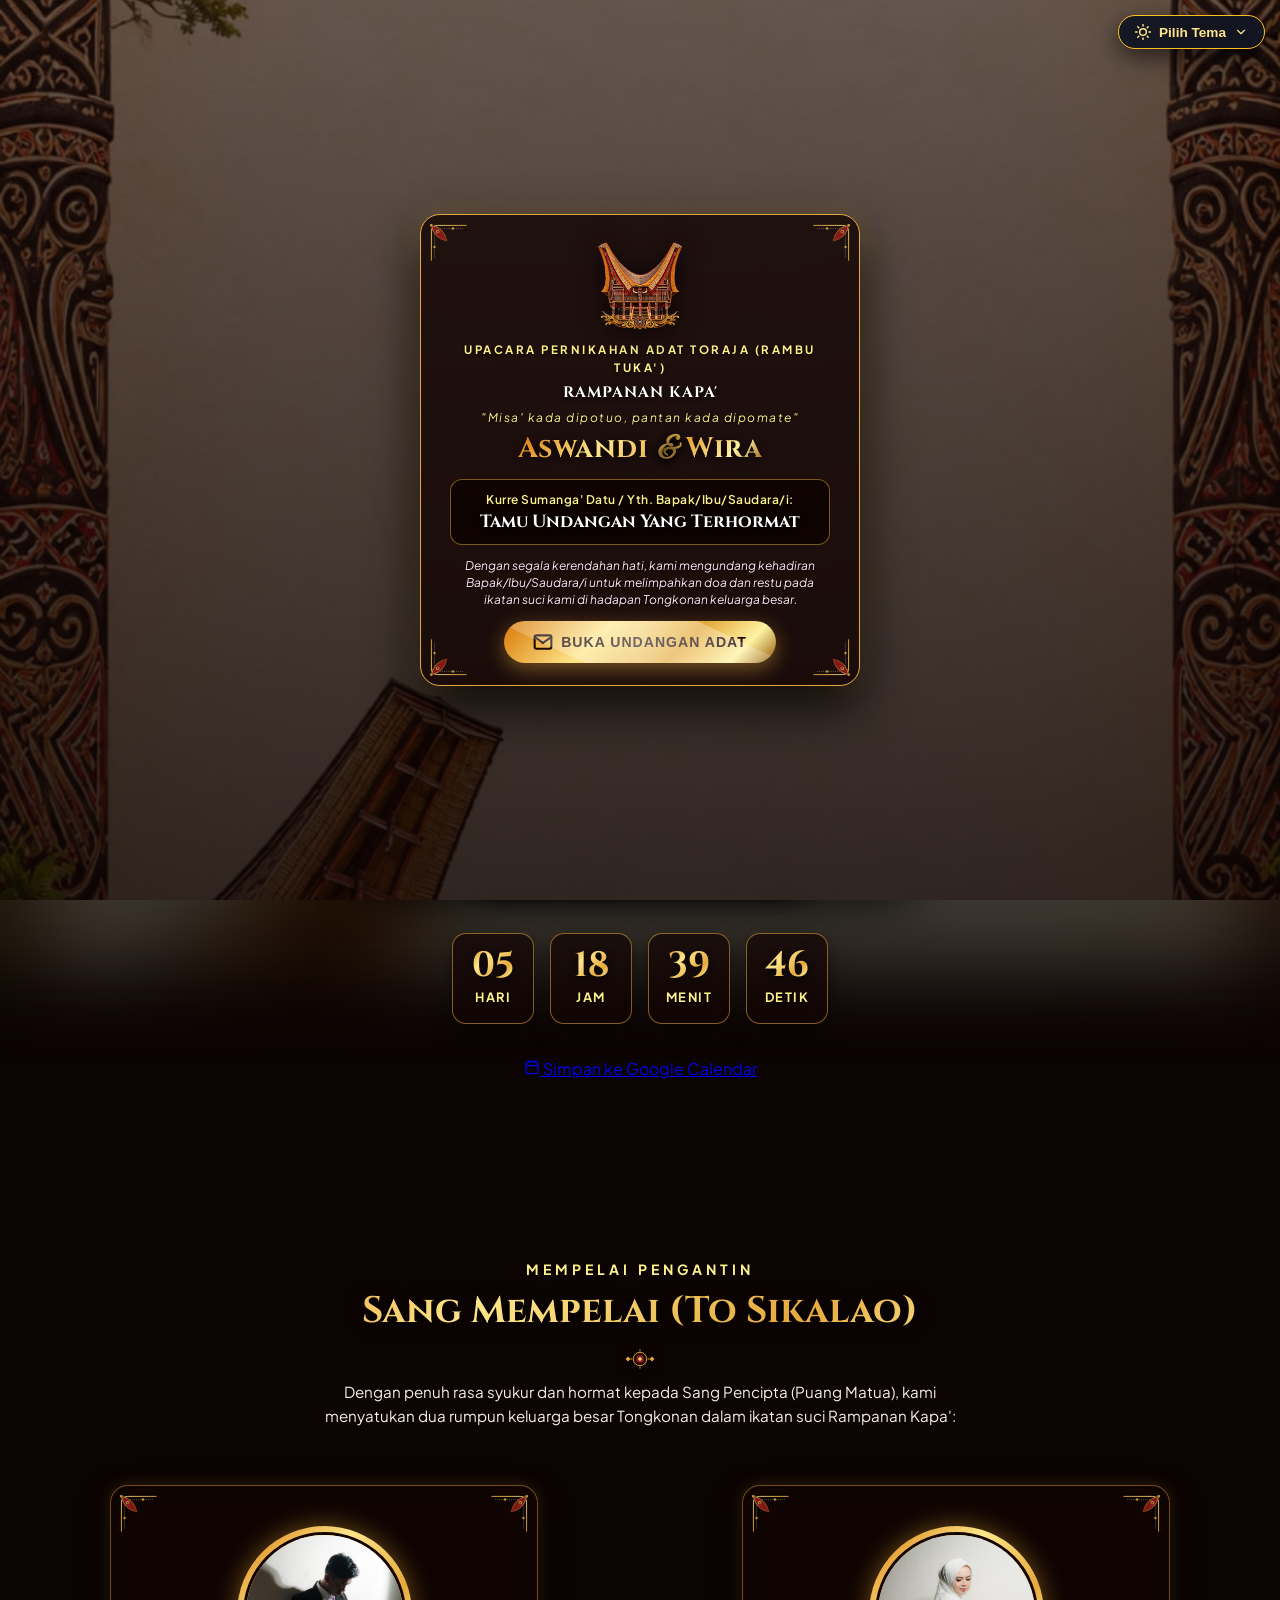
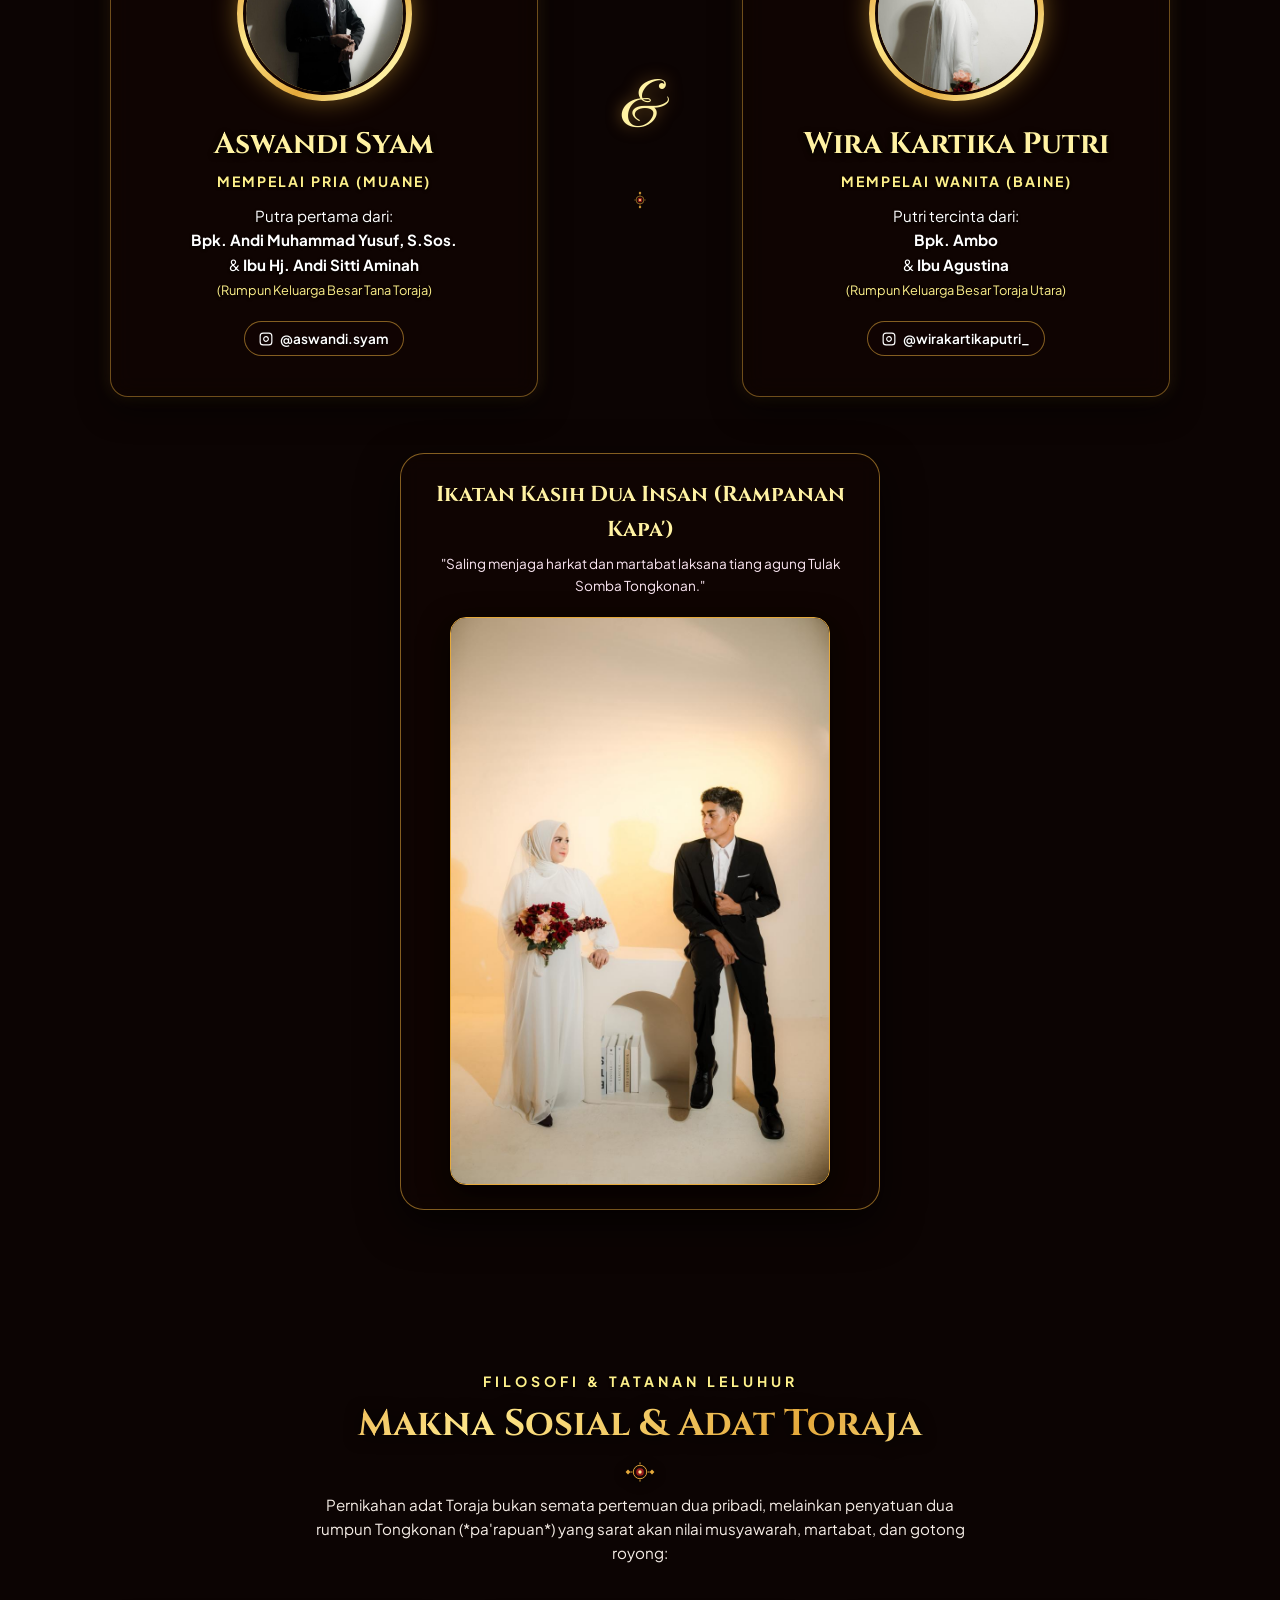
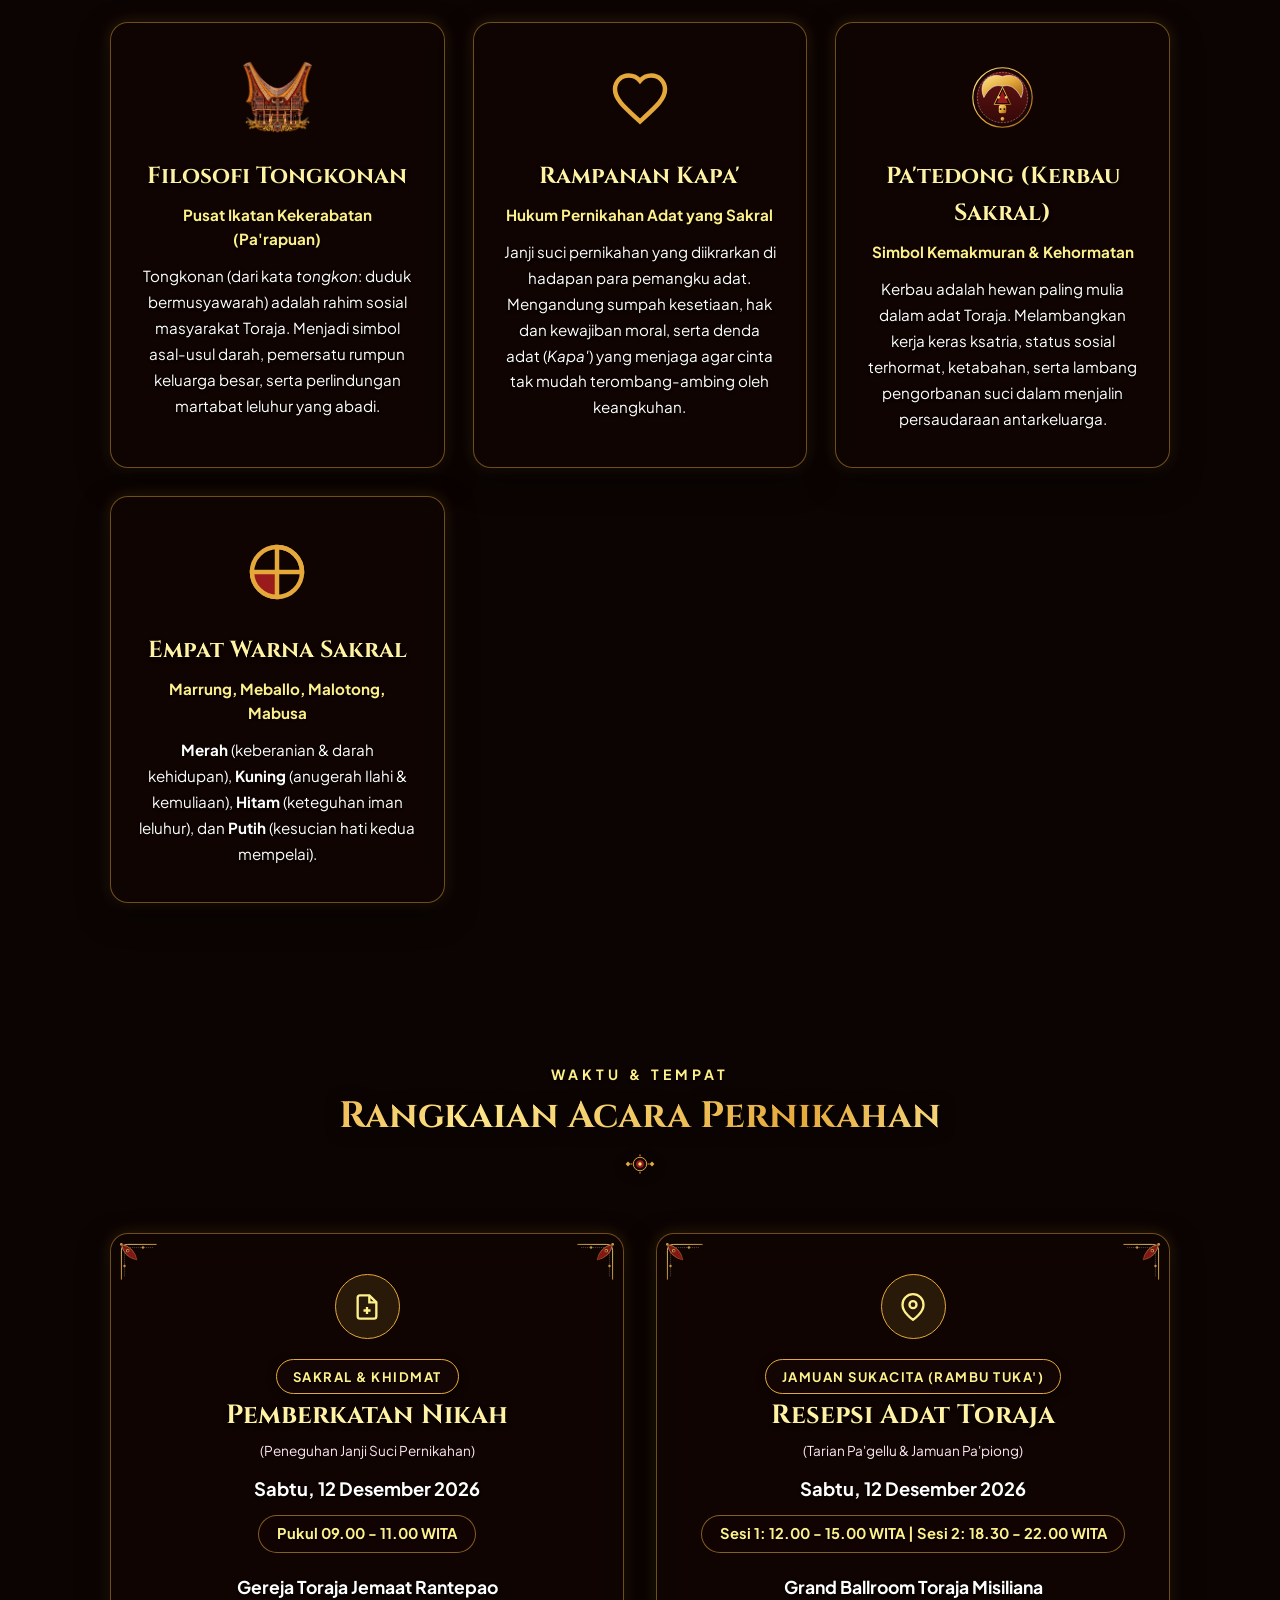
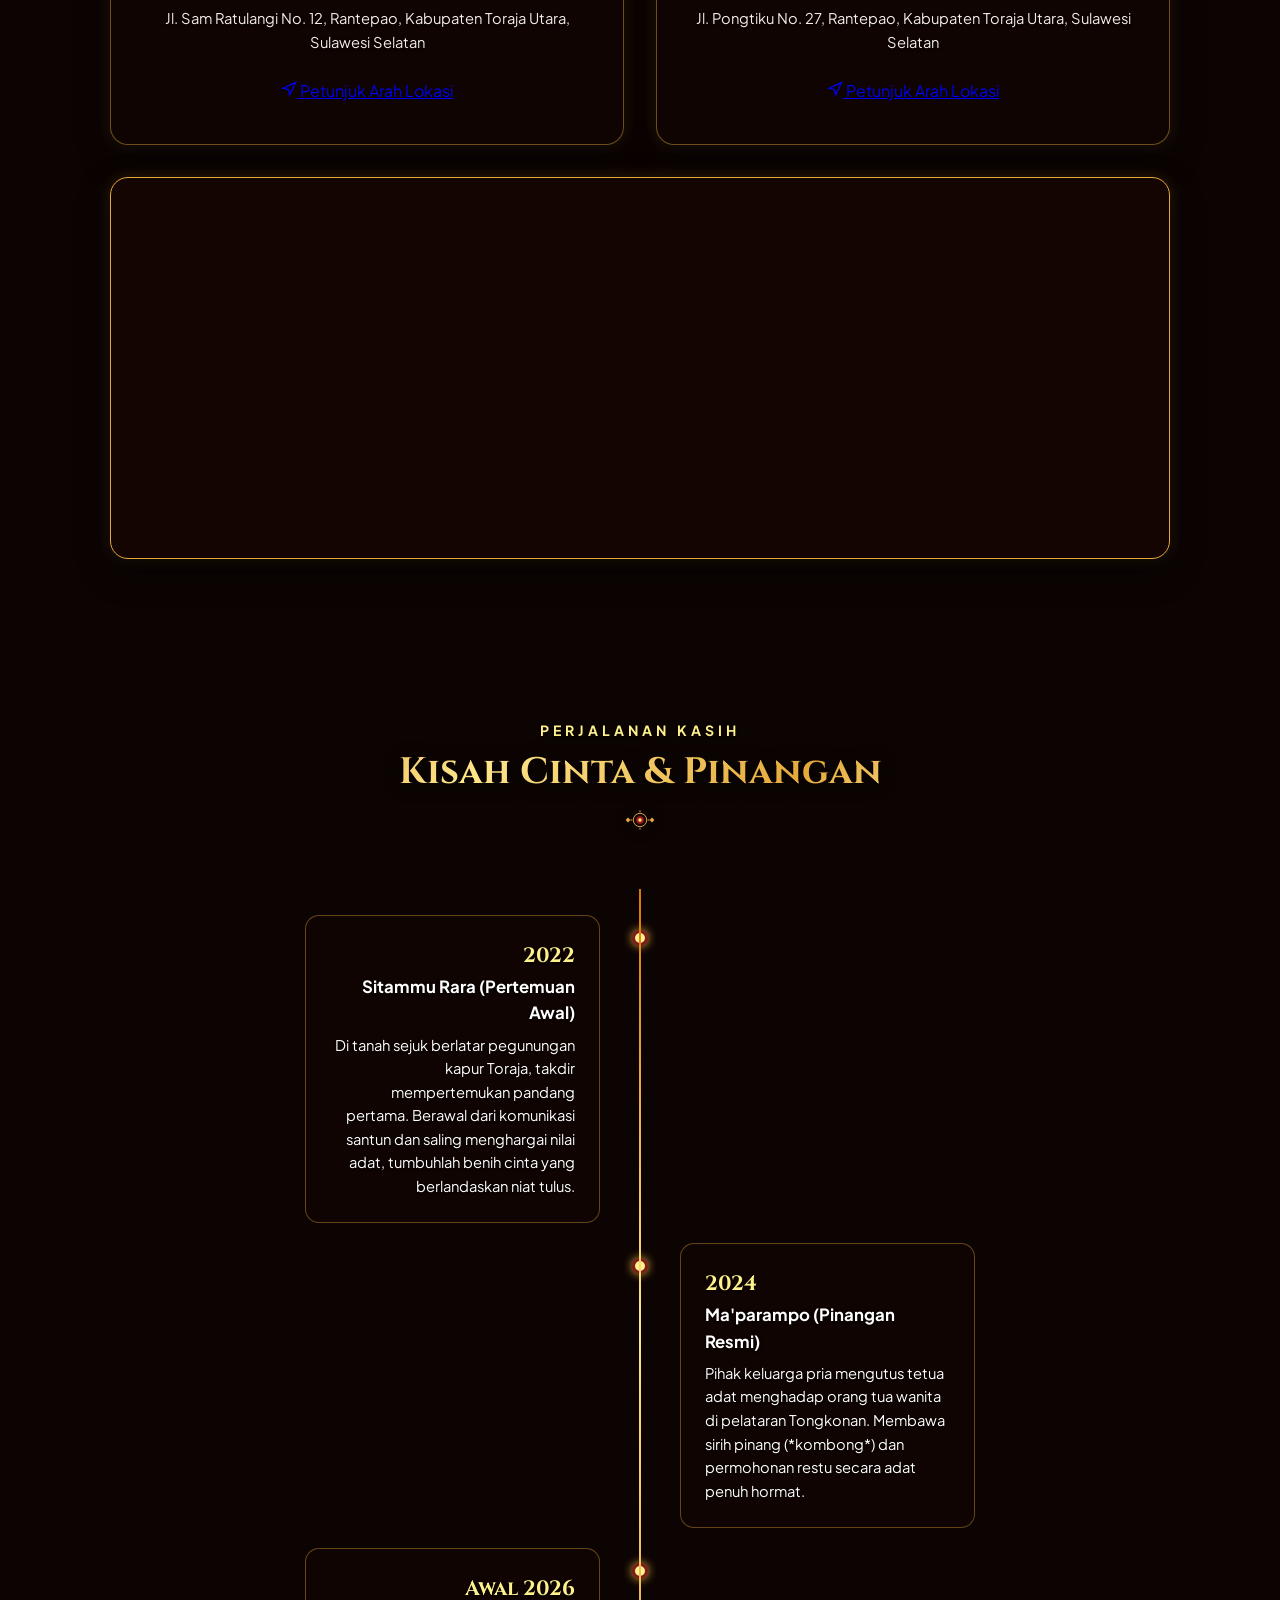
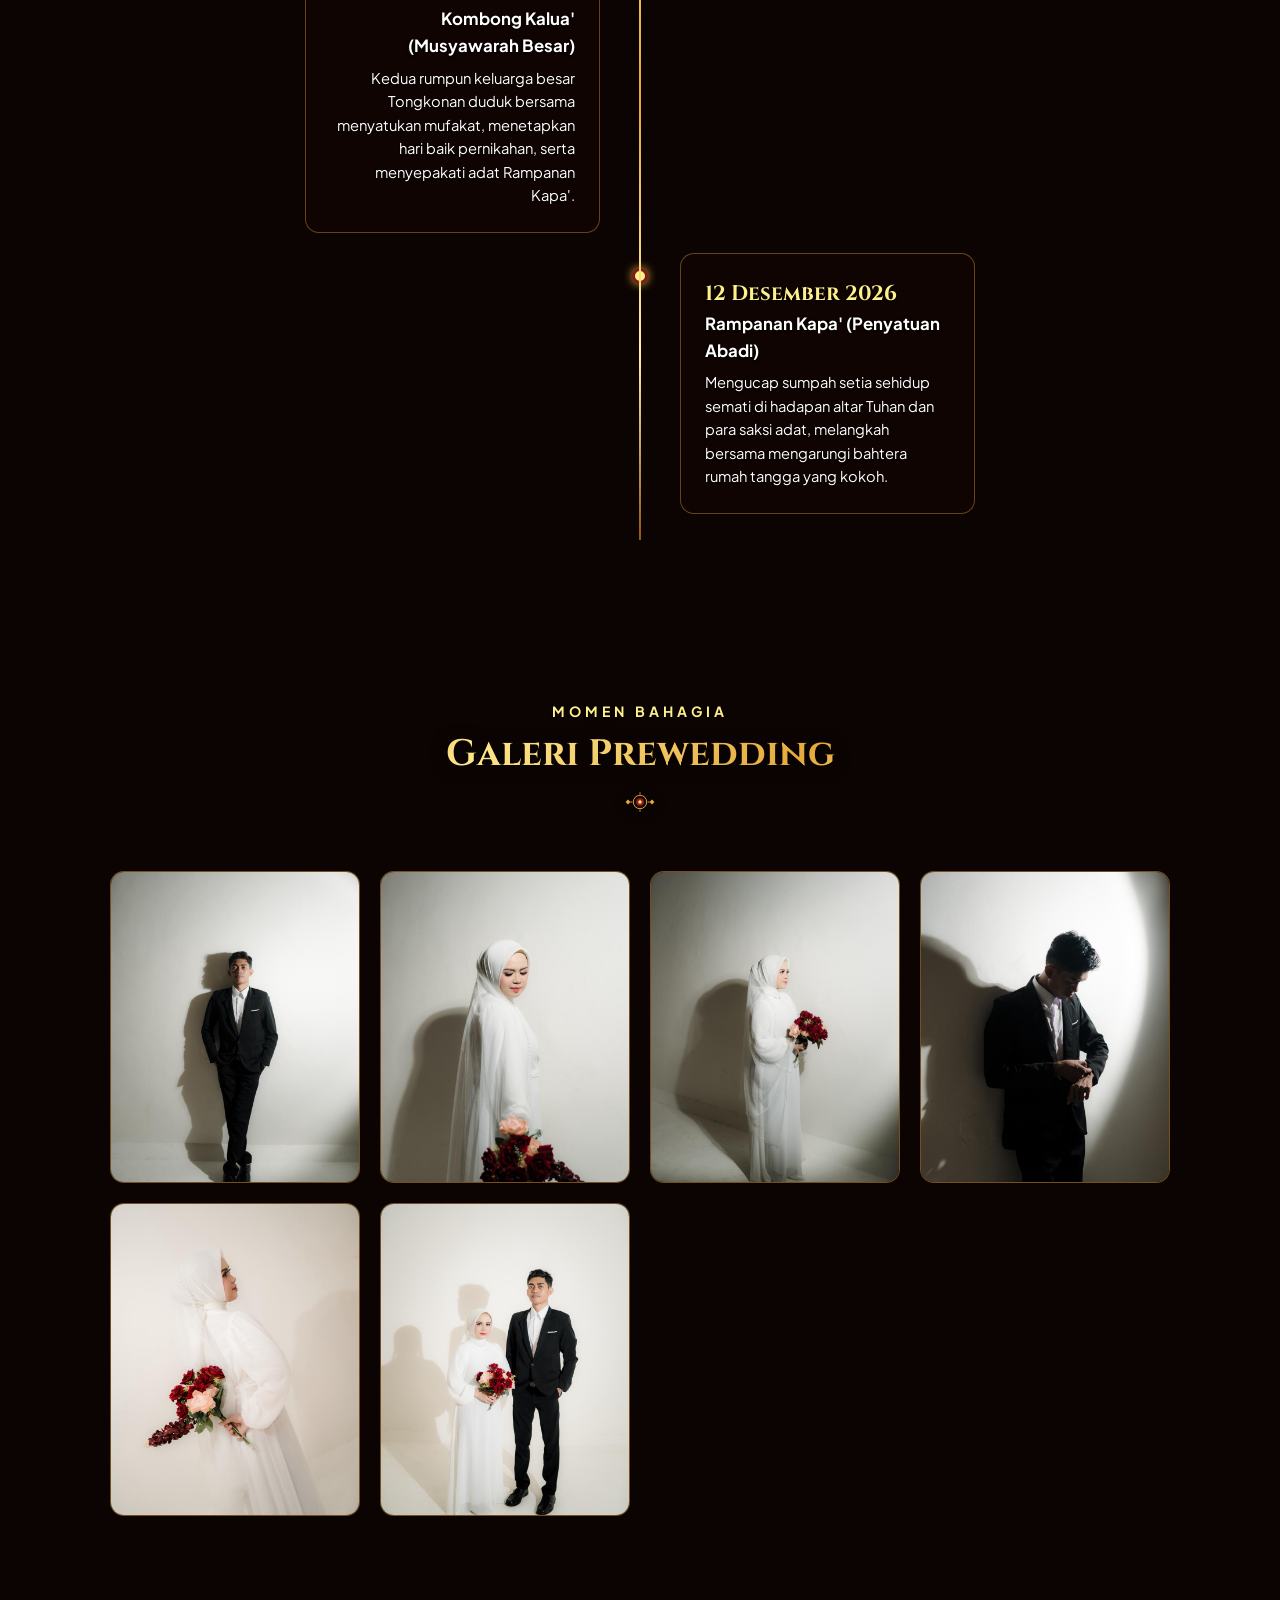
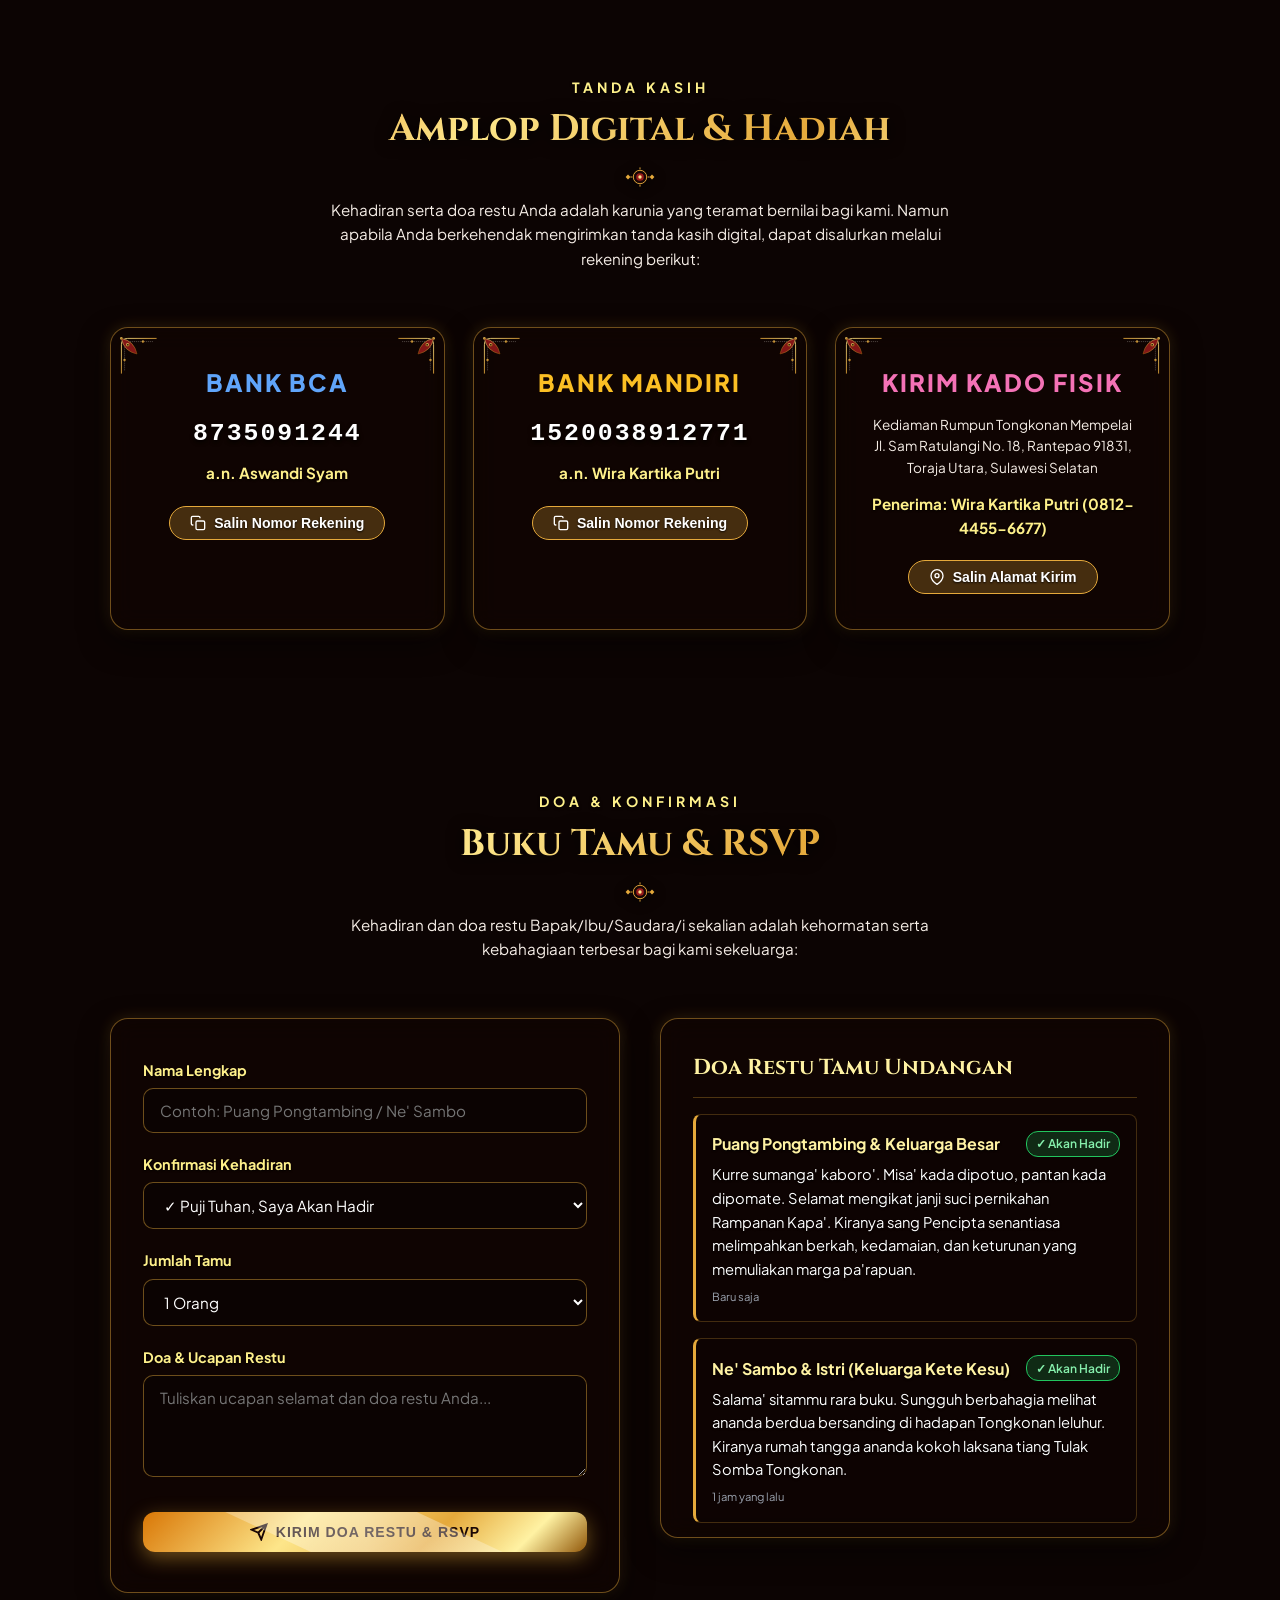
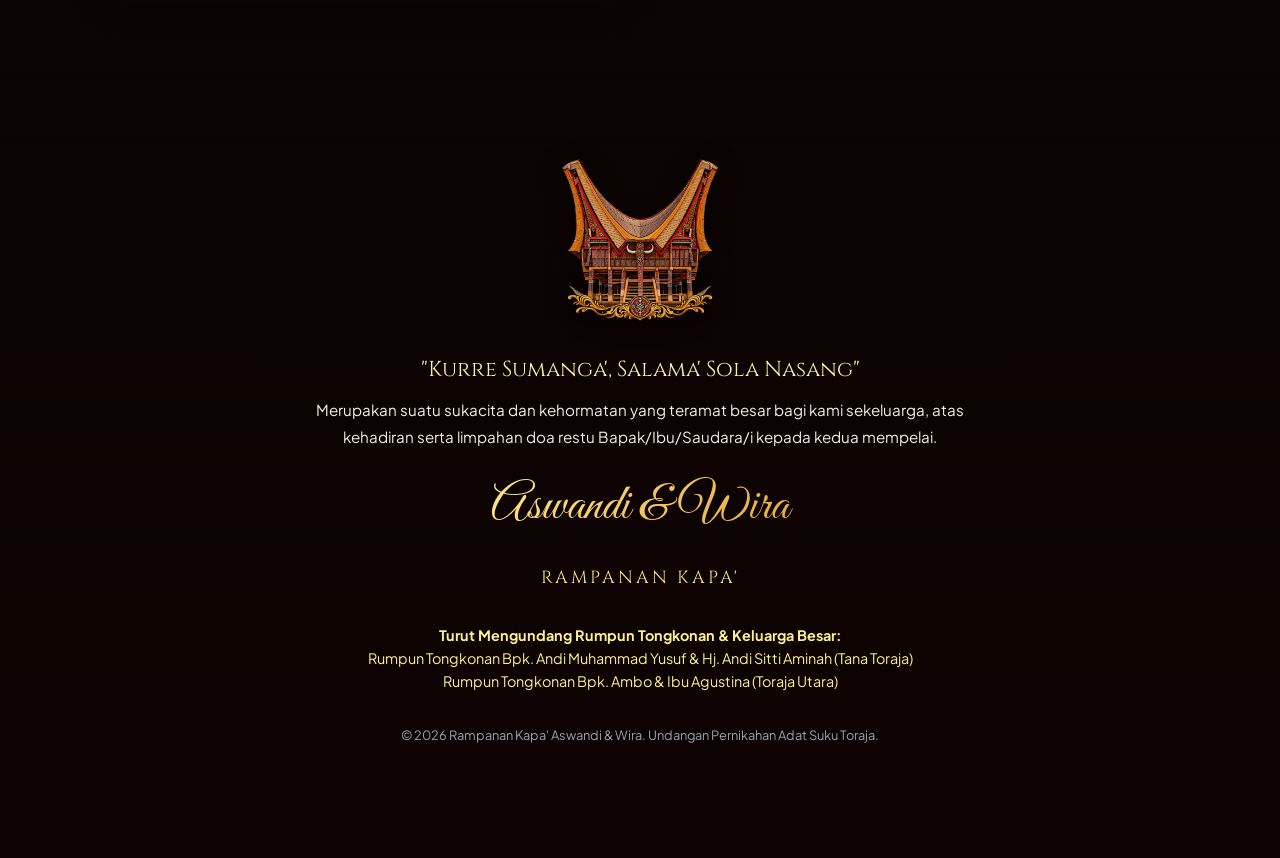
==== commit c3c17768: "feat: synchronize universal theme switcher across all 12 templates" ====
--- a/index.html
+++ b/index.html
@@ -29,54 +29,51 @@
       <svg xmlns="http://www.w3.org/2000/svg" width="14" height="14" viewBox="0 0 24 24" fill="none" stroke="currentColor" stroke-width="2" stroke-linecap="round" stroke-linejoin="round"><polyline points="6 9 12 15 18 9"></polyline></svg>
     </button>
 
-    <div id="themeDropdown" class="theme-dropdown">
+        <div id="themeDropdown" class="theme-dropdown">
       <a href="jakarta.html" class="theme-option">
         <span>✨</span>
         <span>Modern Jakarta Editorial</span>
-        <span class="theme-badge" style="background:#DFC298;color:#121110;">Baru</span>
+      </a>
+      <a href="recca.html" class="theme-option">
+        <span>👑</span>
+        <span>Adat Bugis Songko' Recca'</span>
       </a>
       <a href="bulukumba.html" class="theme-option">
         <span>⛵</span>
         <span>Adat Bugis Bulukumba</span>
-        <span class="theme-badge" style="background:#0ea5e9;color:#fff;">Baru</span>
-      </a>
-
+      </a>
       <a href="jawa.html" class="theme-option">
         <span>🏛️</span>
         <span>Adat Jawa Klasik Modern</span>
-        <span class="theme-badge" style="background:#8b5a2b;color:#fff;">Baru</span>
-      </a>
-
-      <a href="studio.html" class="theme-option">
-        <span>📸</span>
-        <span>Studio Adat Bugis</span>
-        <span class="theme-badge" style="background:#fbbf24;color:#000;">Baru</span>
+      </a>
+      <a href="donggia.html" class="theme-option">
+        <span>⛰️</span>
+        <span>Lembah Donggia Bulukumba</span>
+      </a>
+      <a href="islamic.html" class="theme-option">
+        <span>🕌</span>
+        <span>Islamic Emerald Modern</span>
+      </a>
+      <a href="bira.html" class="theme-option">
+        <span>🌊</span>
+        <span>Pantai Tanjung Bira</span>
+      </a>
+      <a href="kajang.html" class="theme-option">
+        <span>🌿</span>
+        <span>Adat Suku Kajang Ammatoa</span>
       </a>
       <a href="bugis.html" class="theme-option">
         <span>👑</span>
-        <span>Adat Bugis Klasik</span>
+        <span>Adat Bugis Makassar Klasik</span>
       </a>
       <a href="toraja.html" class="theme-option active">
         <span>🏛️</span>
         <span>Adat Toraja Tongkonan</span>
         <span class="theme-badge" style="background:#b91c1c;color:#fff;">Aktif</span>
       </a>
-      <a href="kajang.html" class="theme-option">
-        <span>🖤</span>
-        <span>Adat Ammatoa Kajang</span>
-      </a>
-      <a href="bira.html" class="theme-option">
-        <span>⛵</span>
-        <span>Pantai Pasir Putih Bira</span>
-      </a>
-      <a href="islamic.html" class="theme-option">
-        <span>🕌</span>
-        <span>Islamic Modern</span>
-      </a>
-      <a href="donggia.html" class="theme-option">
-        <span>⛰️</span>
-        <span>Pegunungan Donggia Bugis</span>
-        <span class="theme-badge" style="background:#2d6a4f;color:#fff;">Baru</span>
+      <a href="studio.html" class="theme-option">
+        <span>📸</span>
+        <span>Modern Studio Minimalis</span>
       </a>
     </div>
   </div>
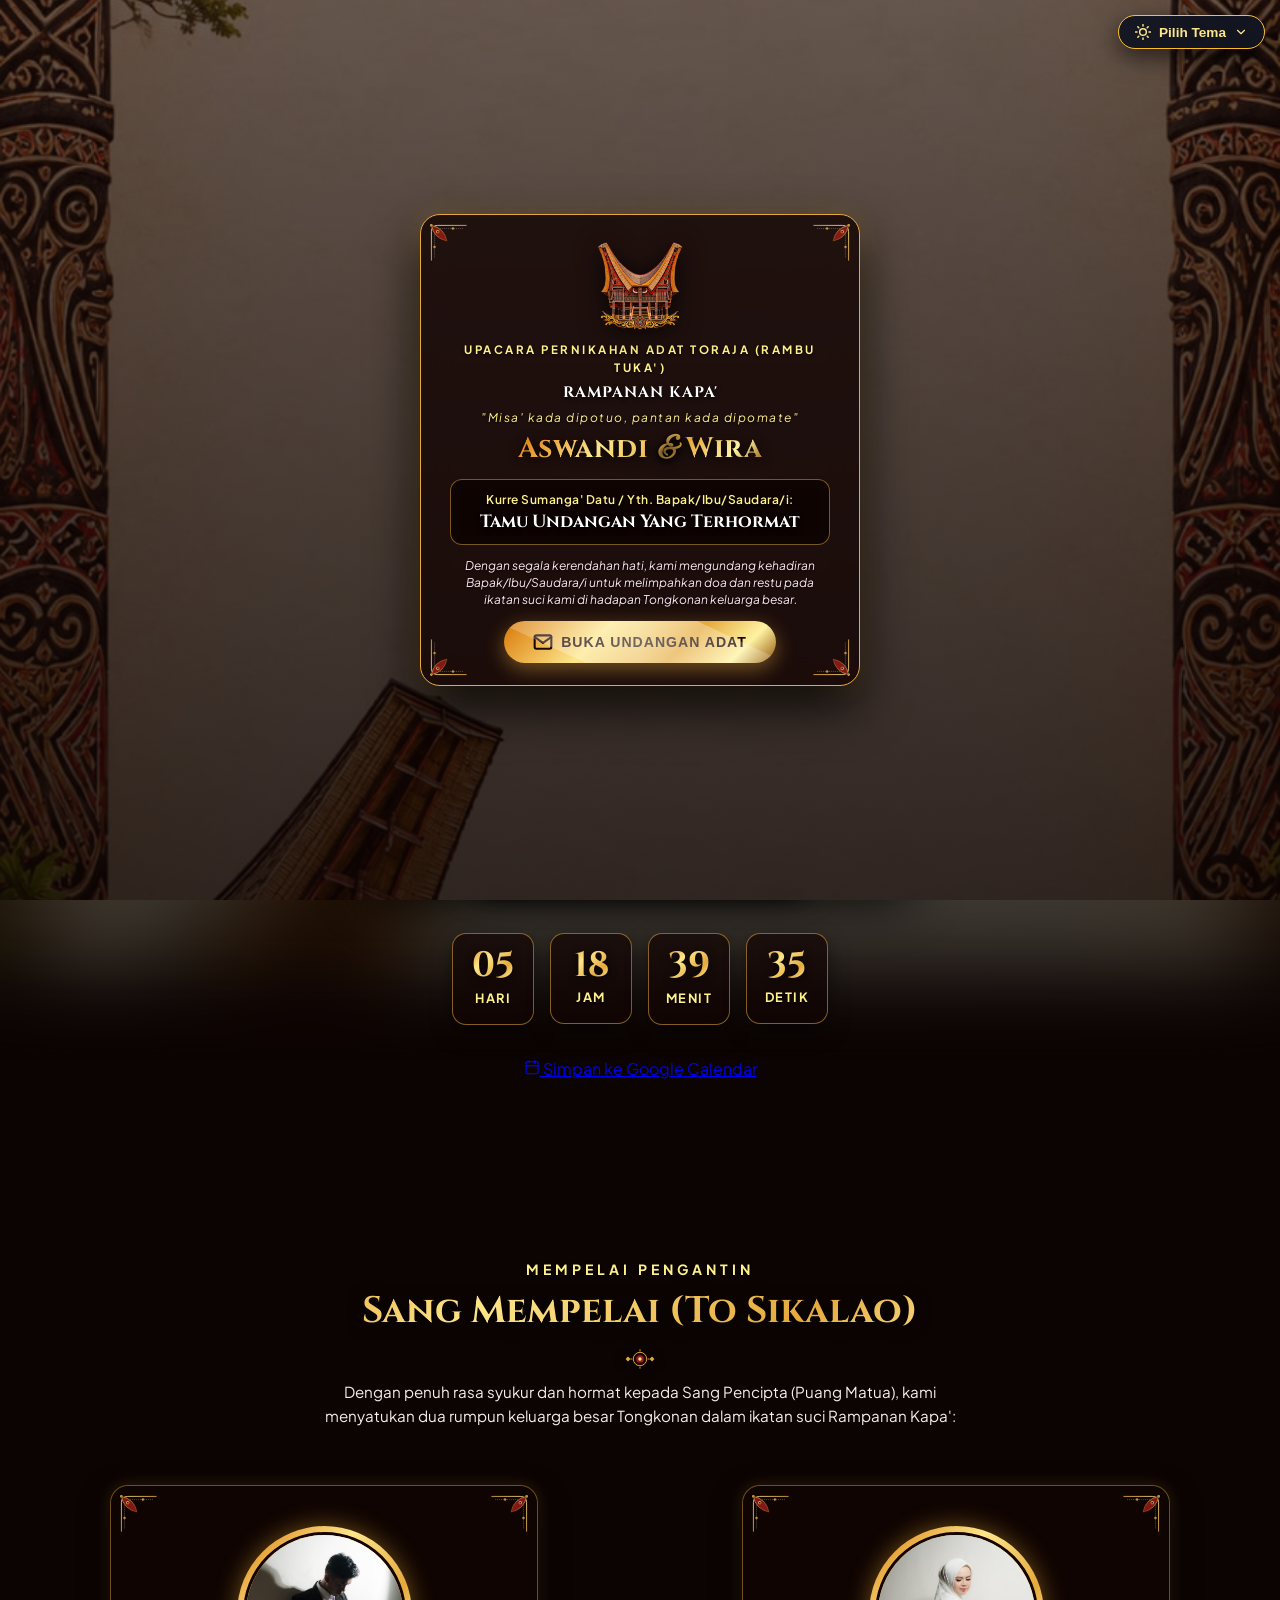
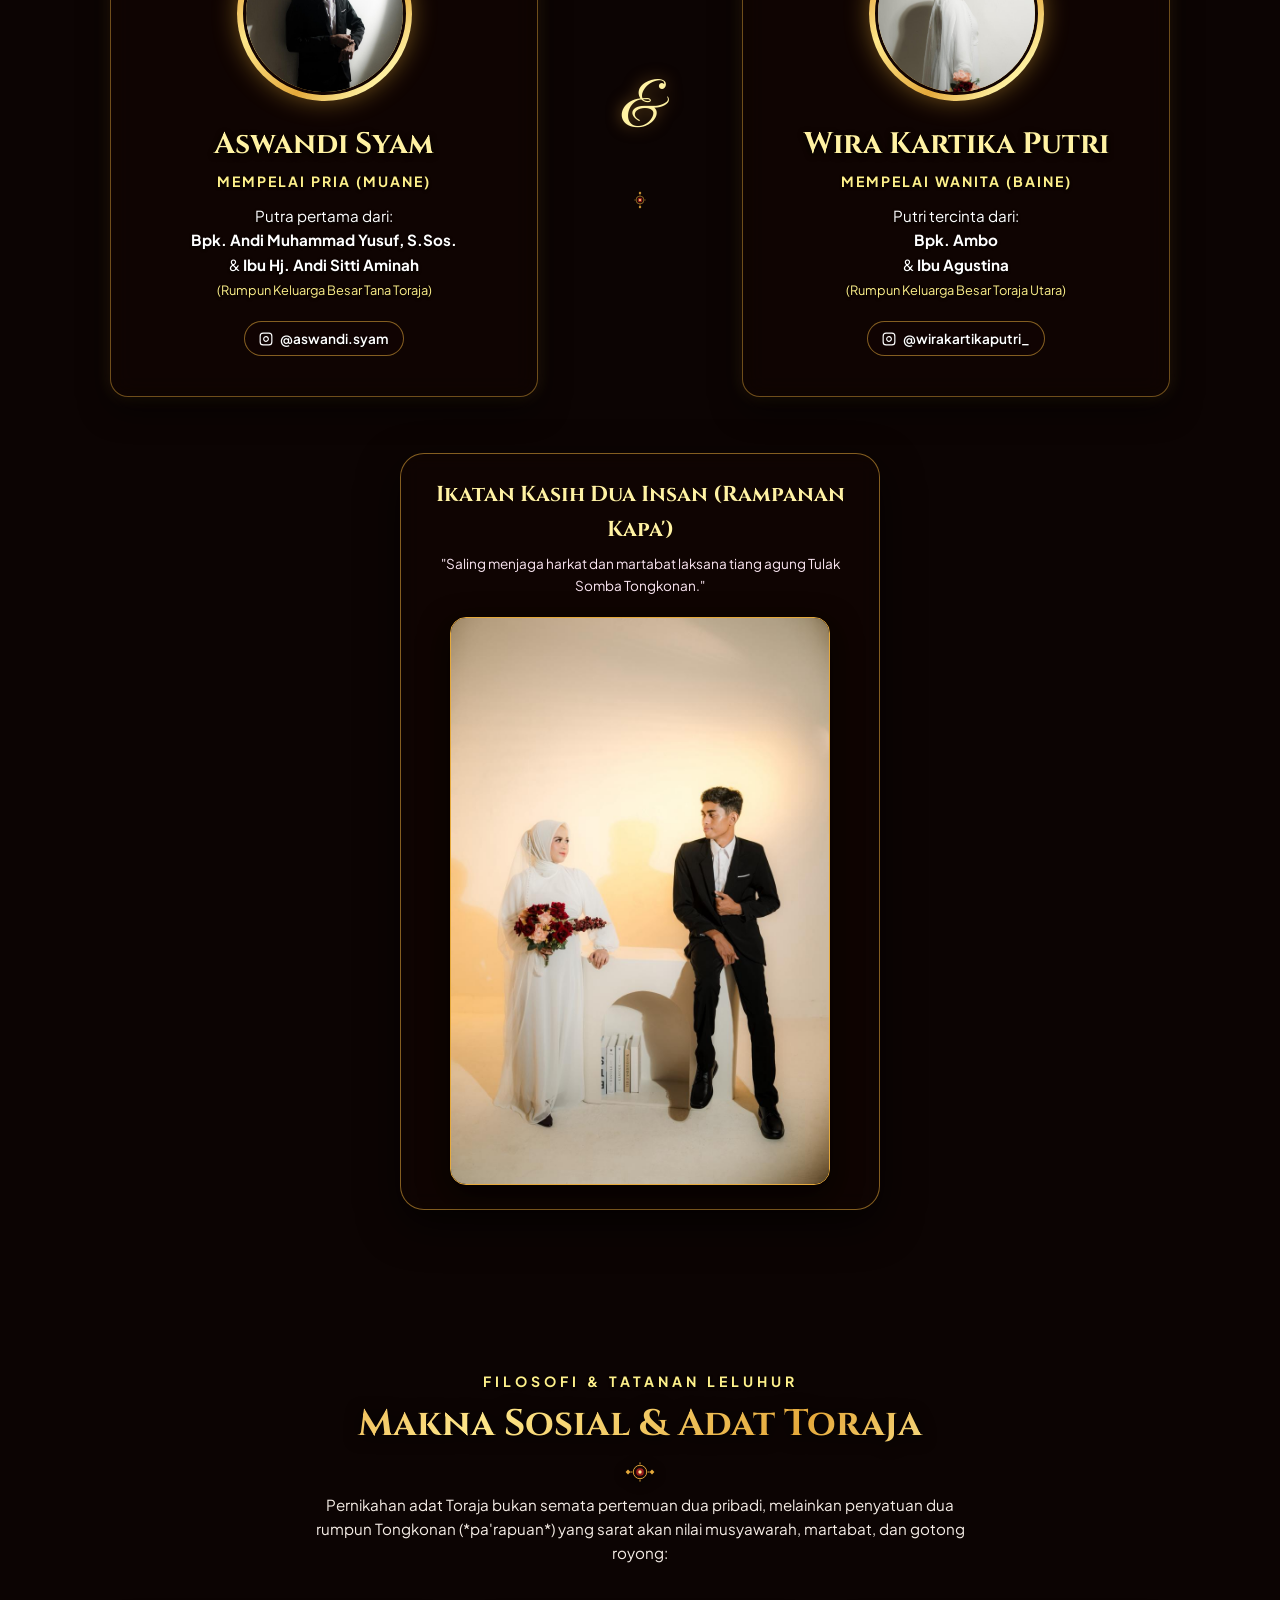
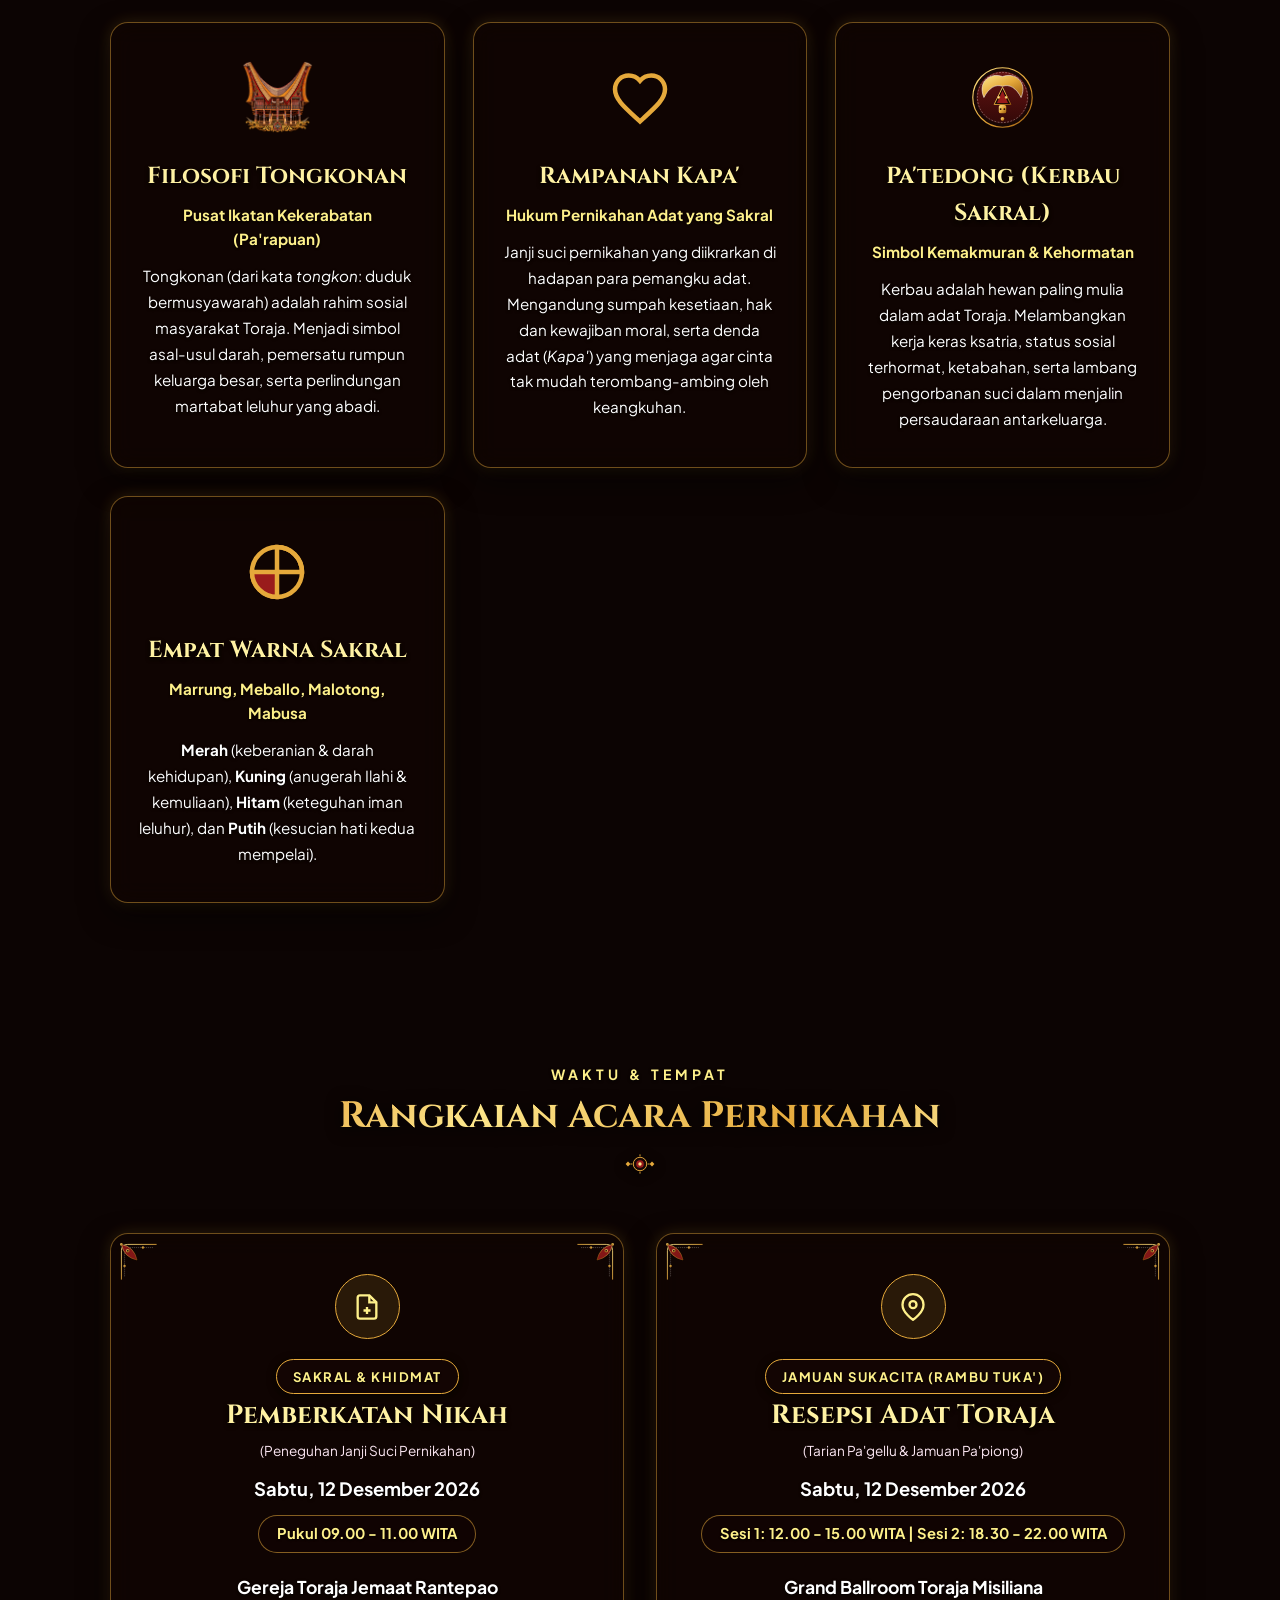
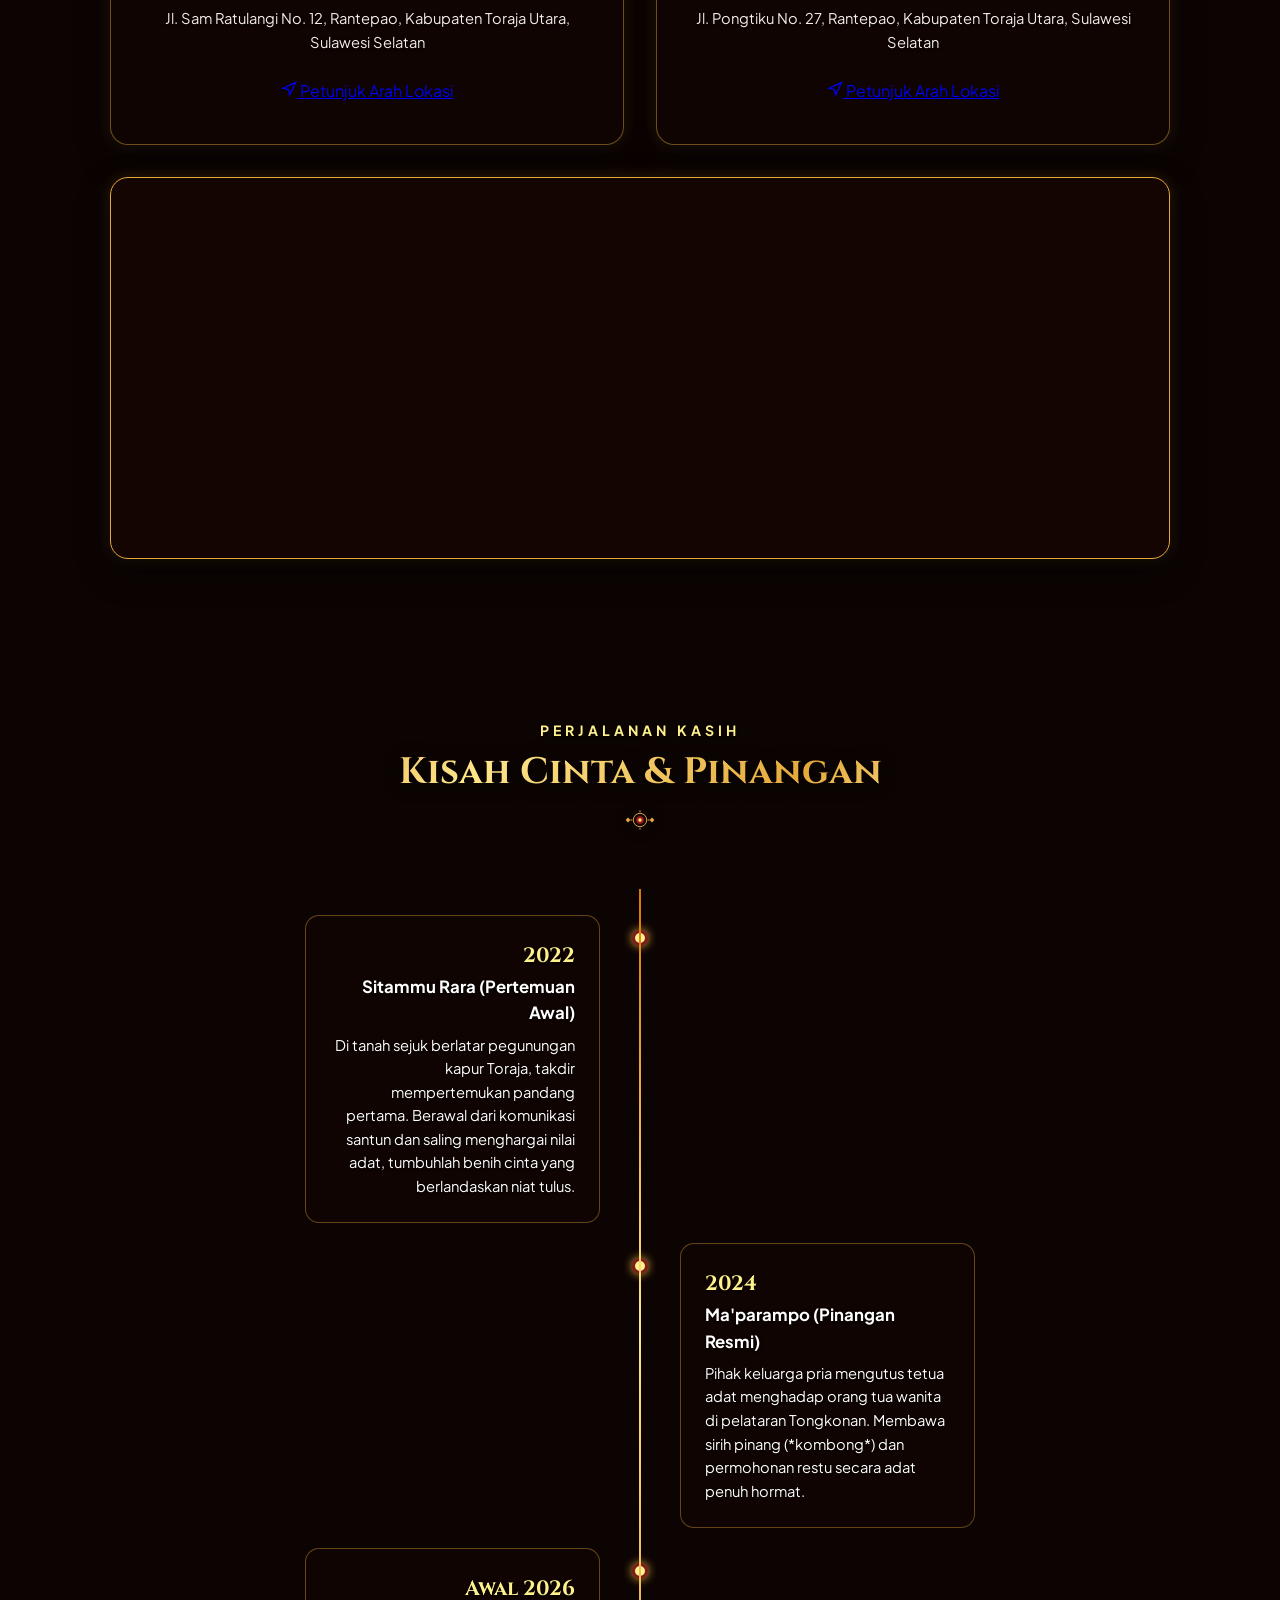
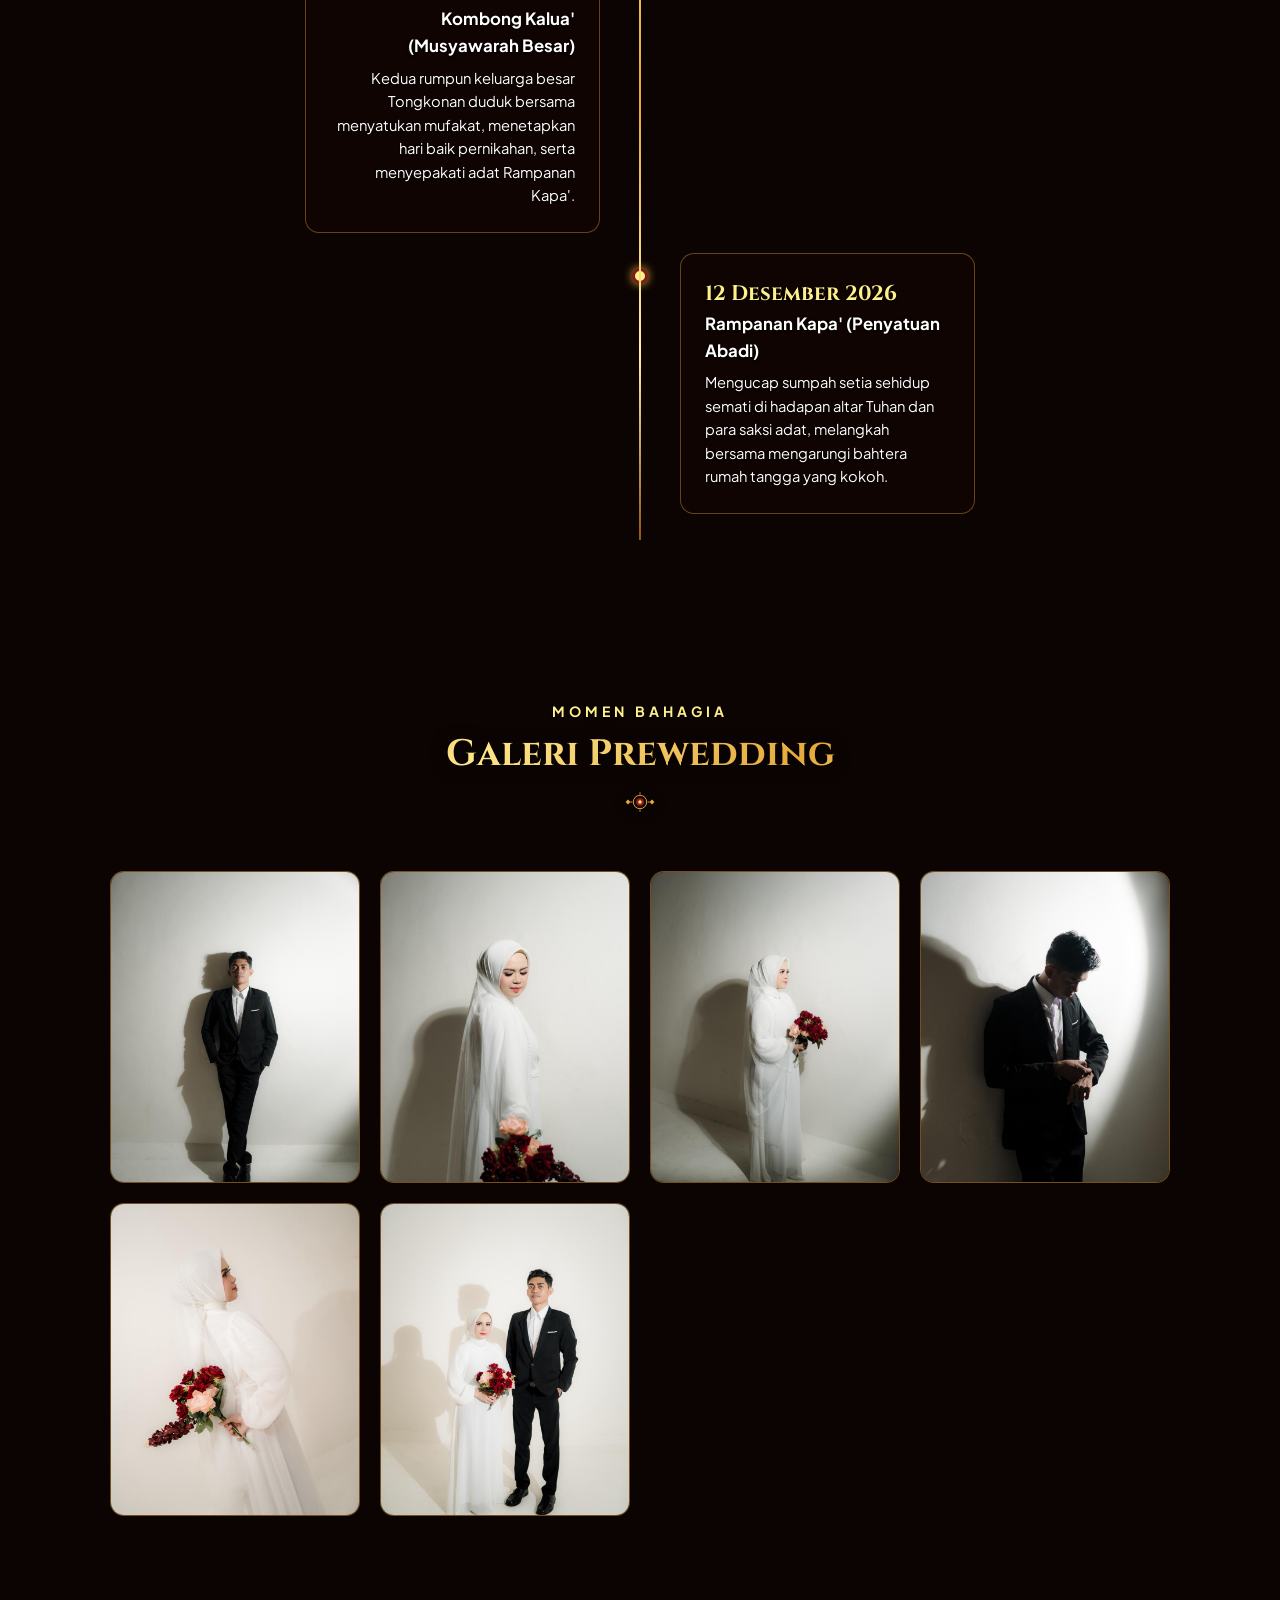
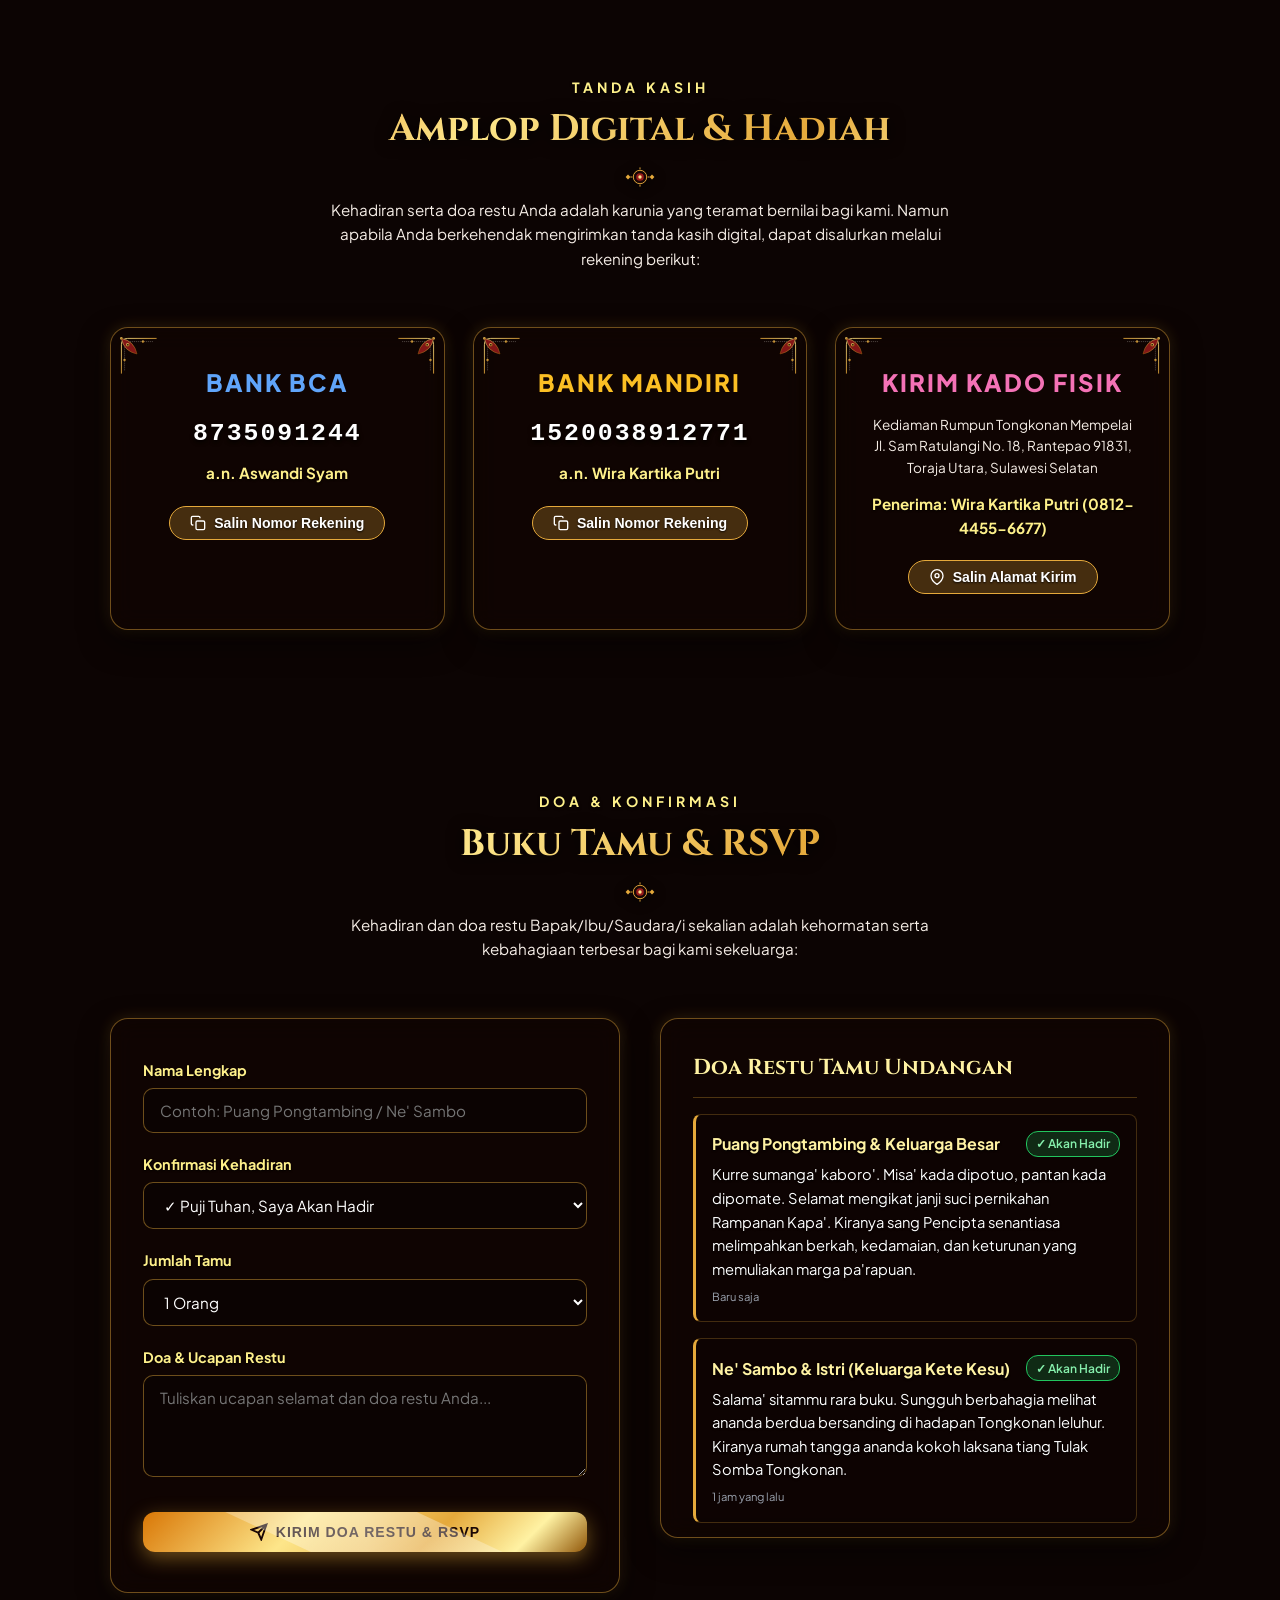
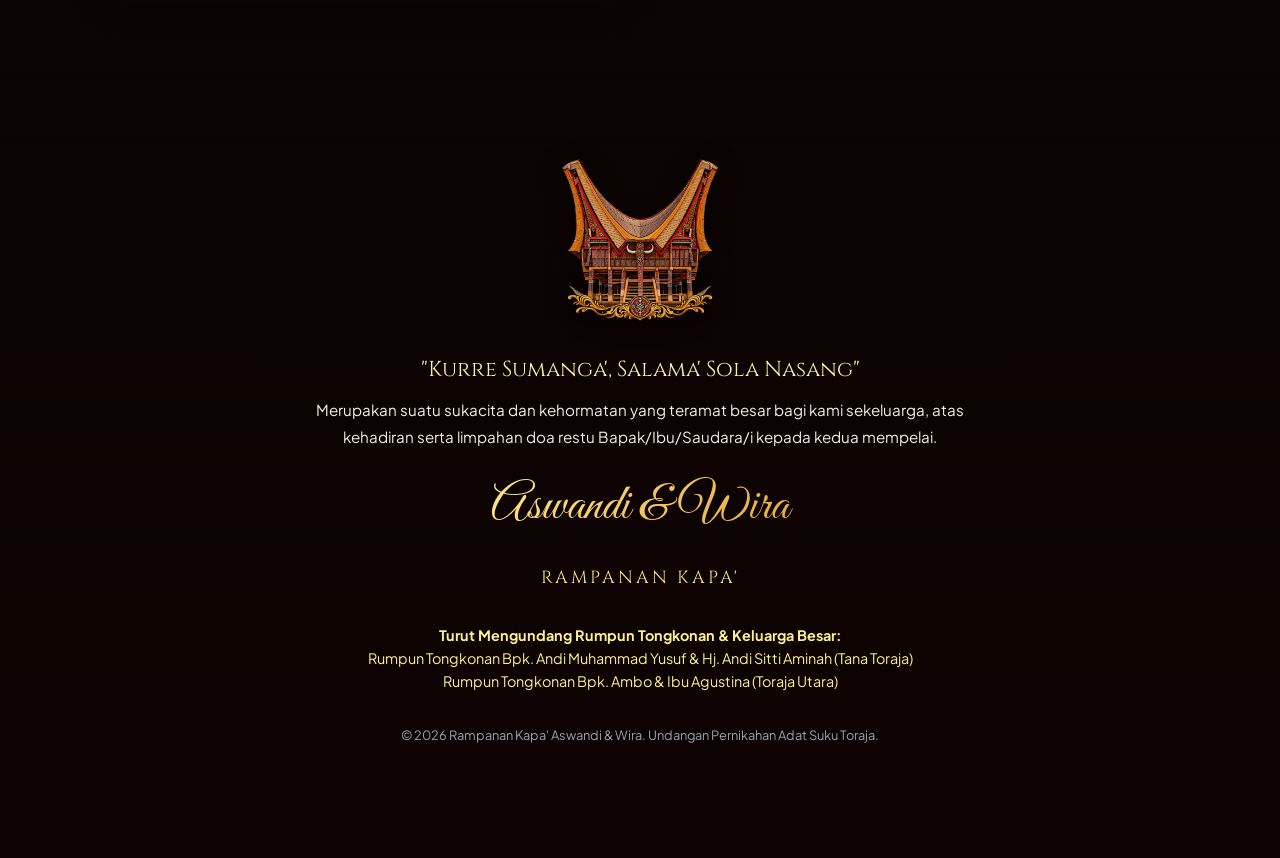
==== commit 8fe3add5: "feat: add new Cinematic Editorial Drama theme with dramatic slide and zoom animations" ====
--- a/index.html
+++ b/index.html
@@ -29,7 +29,11 @@
       <svg xmlns="http://www.w3.org/2000/svg" width="14" height="14" viewBox="0 0 24 24" fill="none" stroke="currentColor" stroke-width="2" stroke-linecap="round" stroke-linejoin="round"><polyline points="6 9 12 15 18 9"></polyline></svg>
     </button>
 
-        <div id="themeDropdown" class="theme-dropdown">
+            <div id="themeDropdown" class="theme-dropdown">
+      <a href="cinematic.html" class="theme-option">
+        <span>🎬</span>
+        <span>Cinematic Editorial Drama</span>
+      </a>
       <a href="jakarta.html" class="theme-option">
         <span>✨</span>
         <span>Modern Jakarta Editorial</span>
